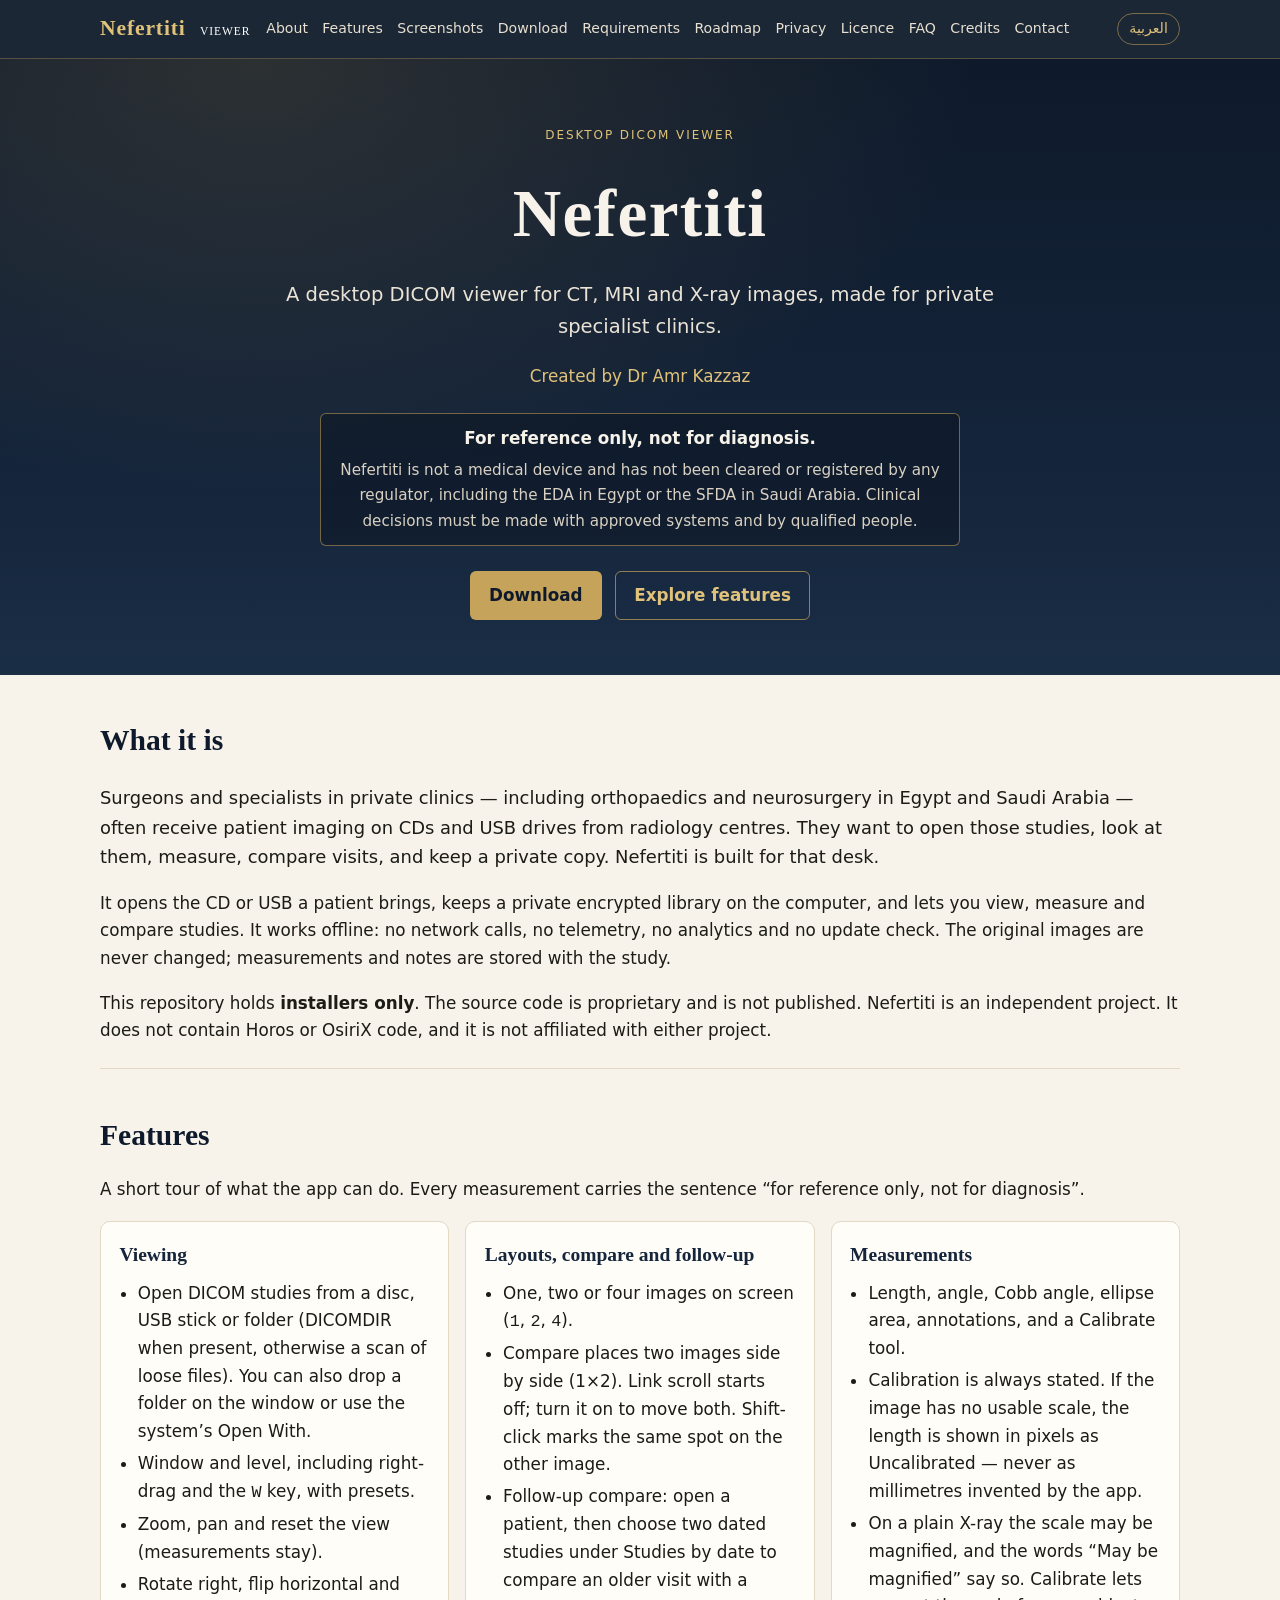
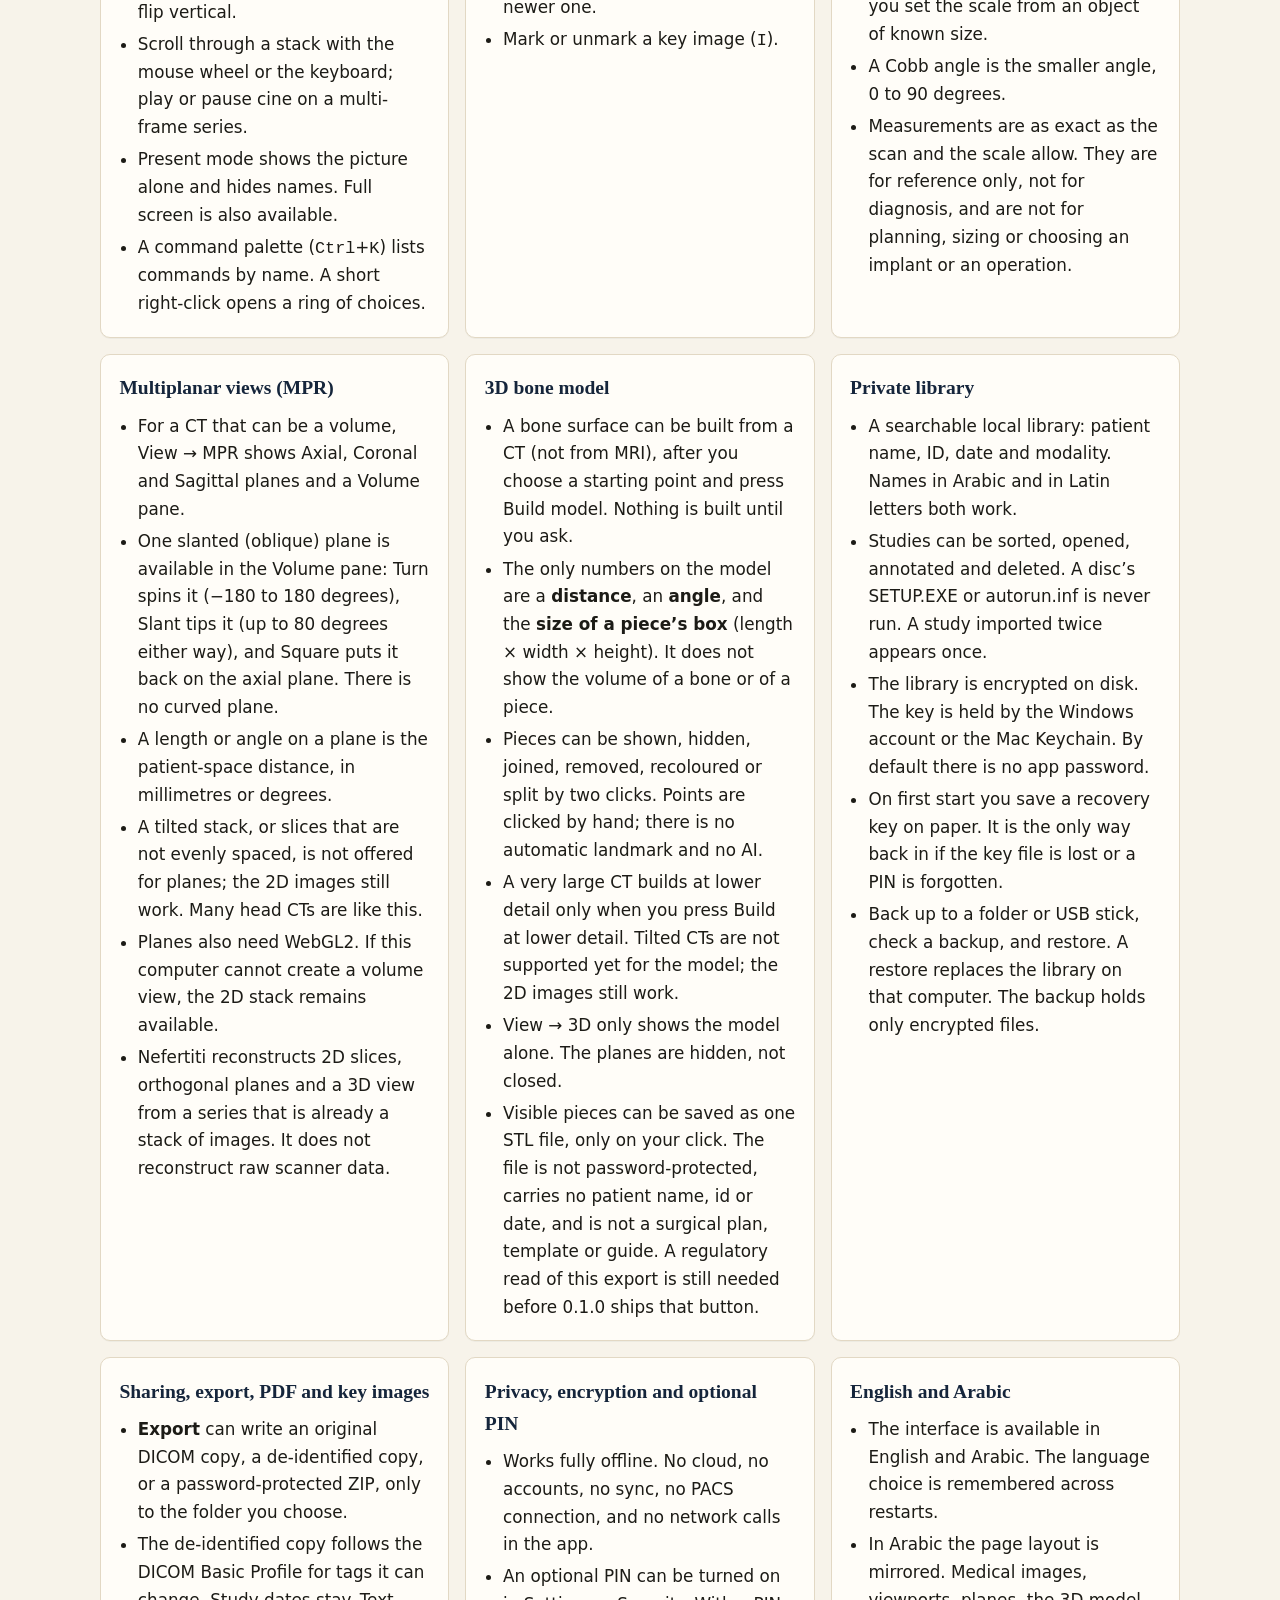
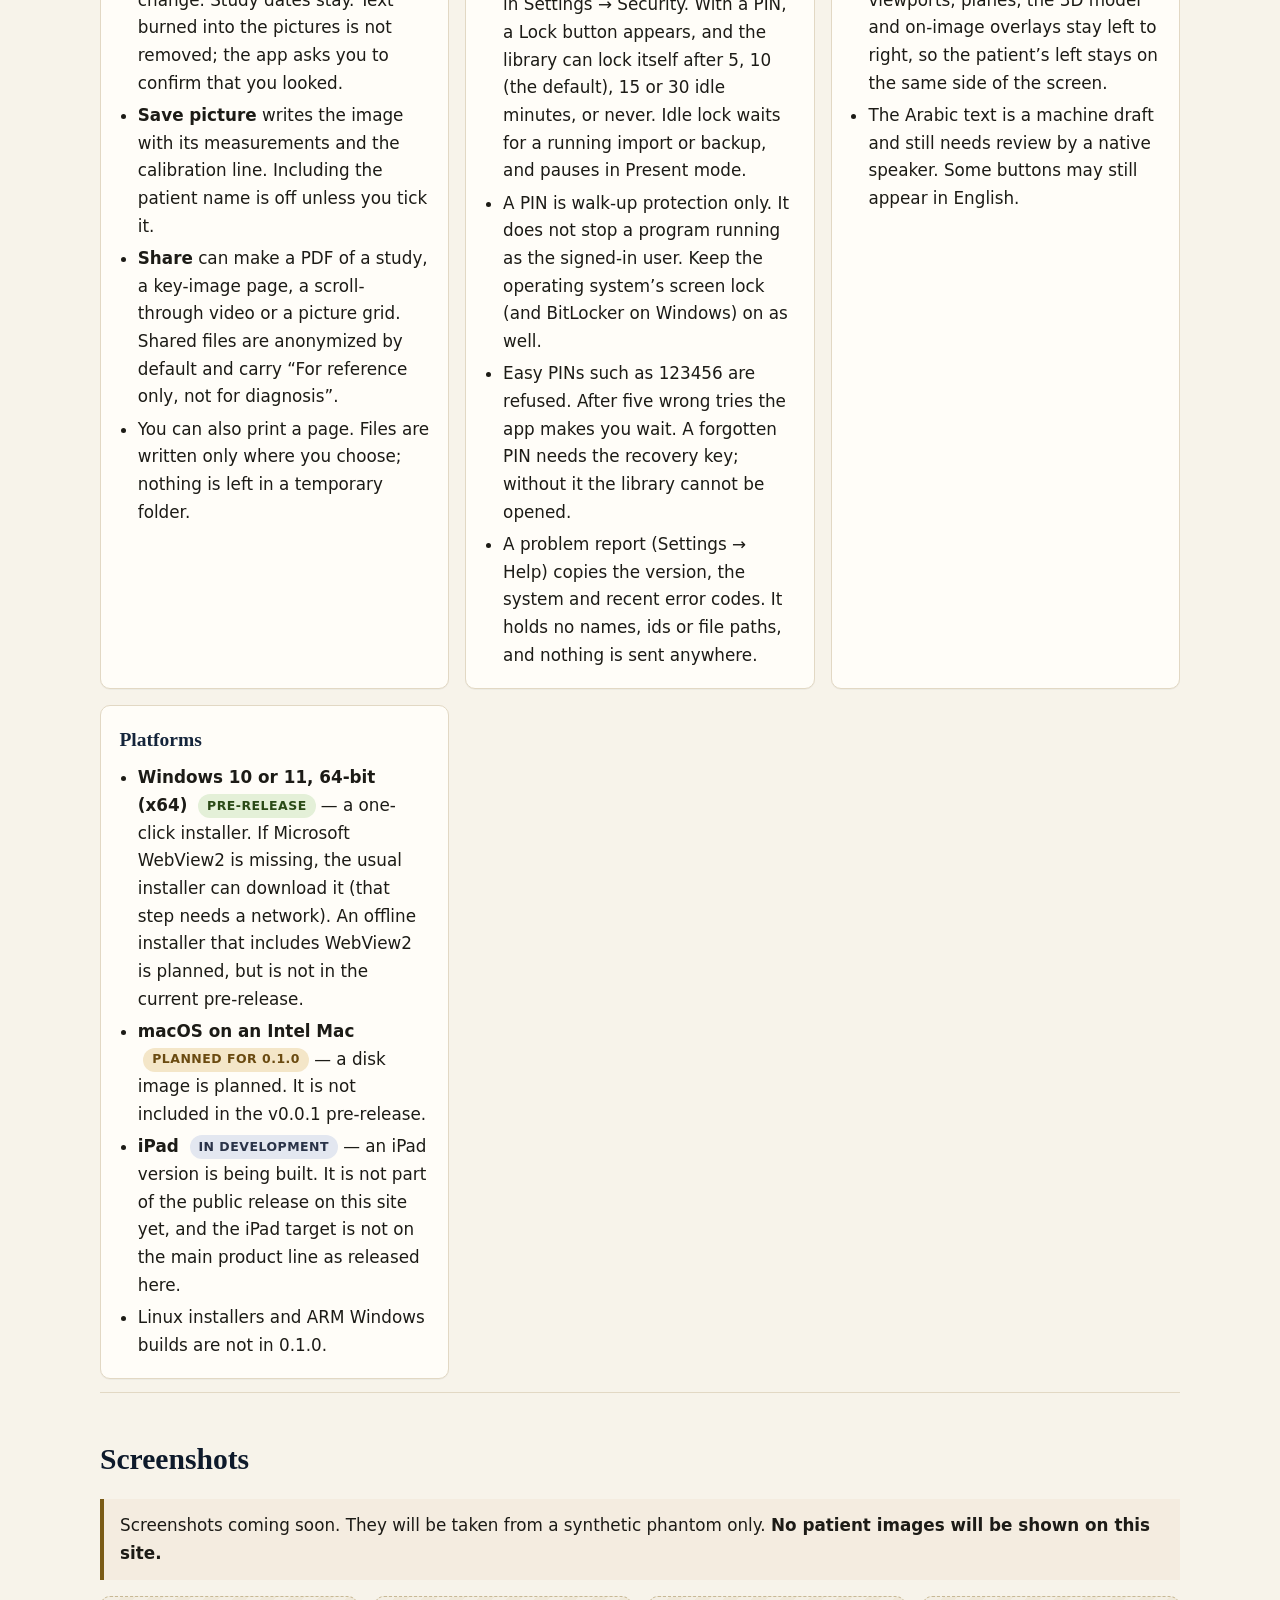
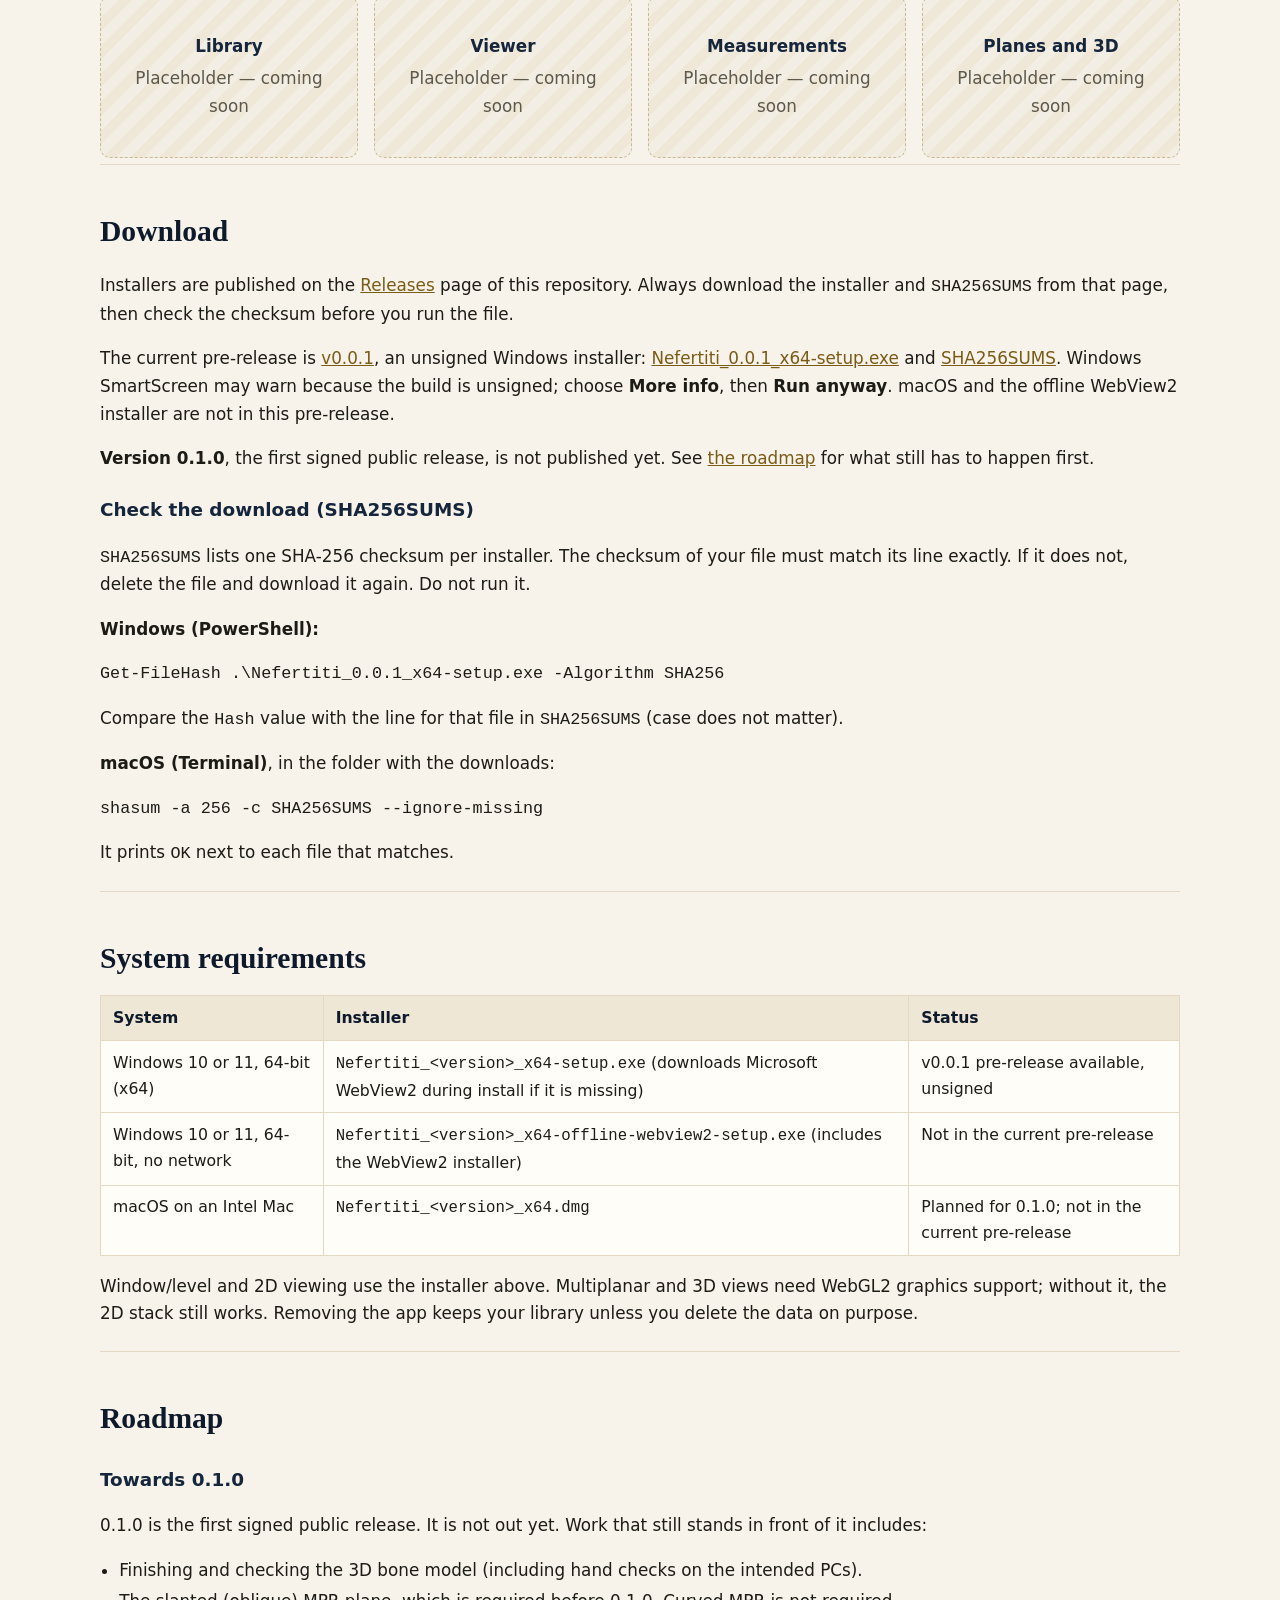
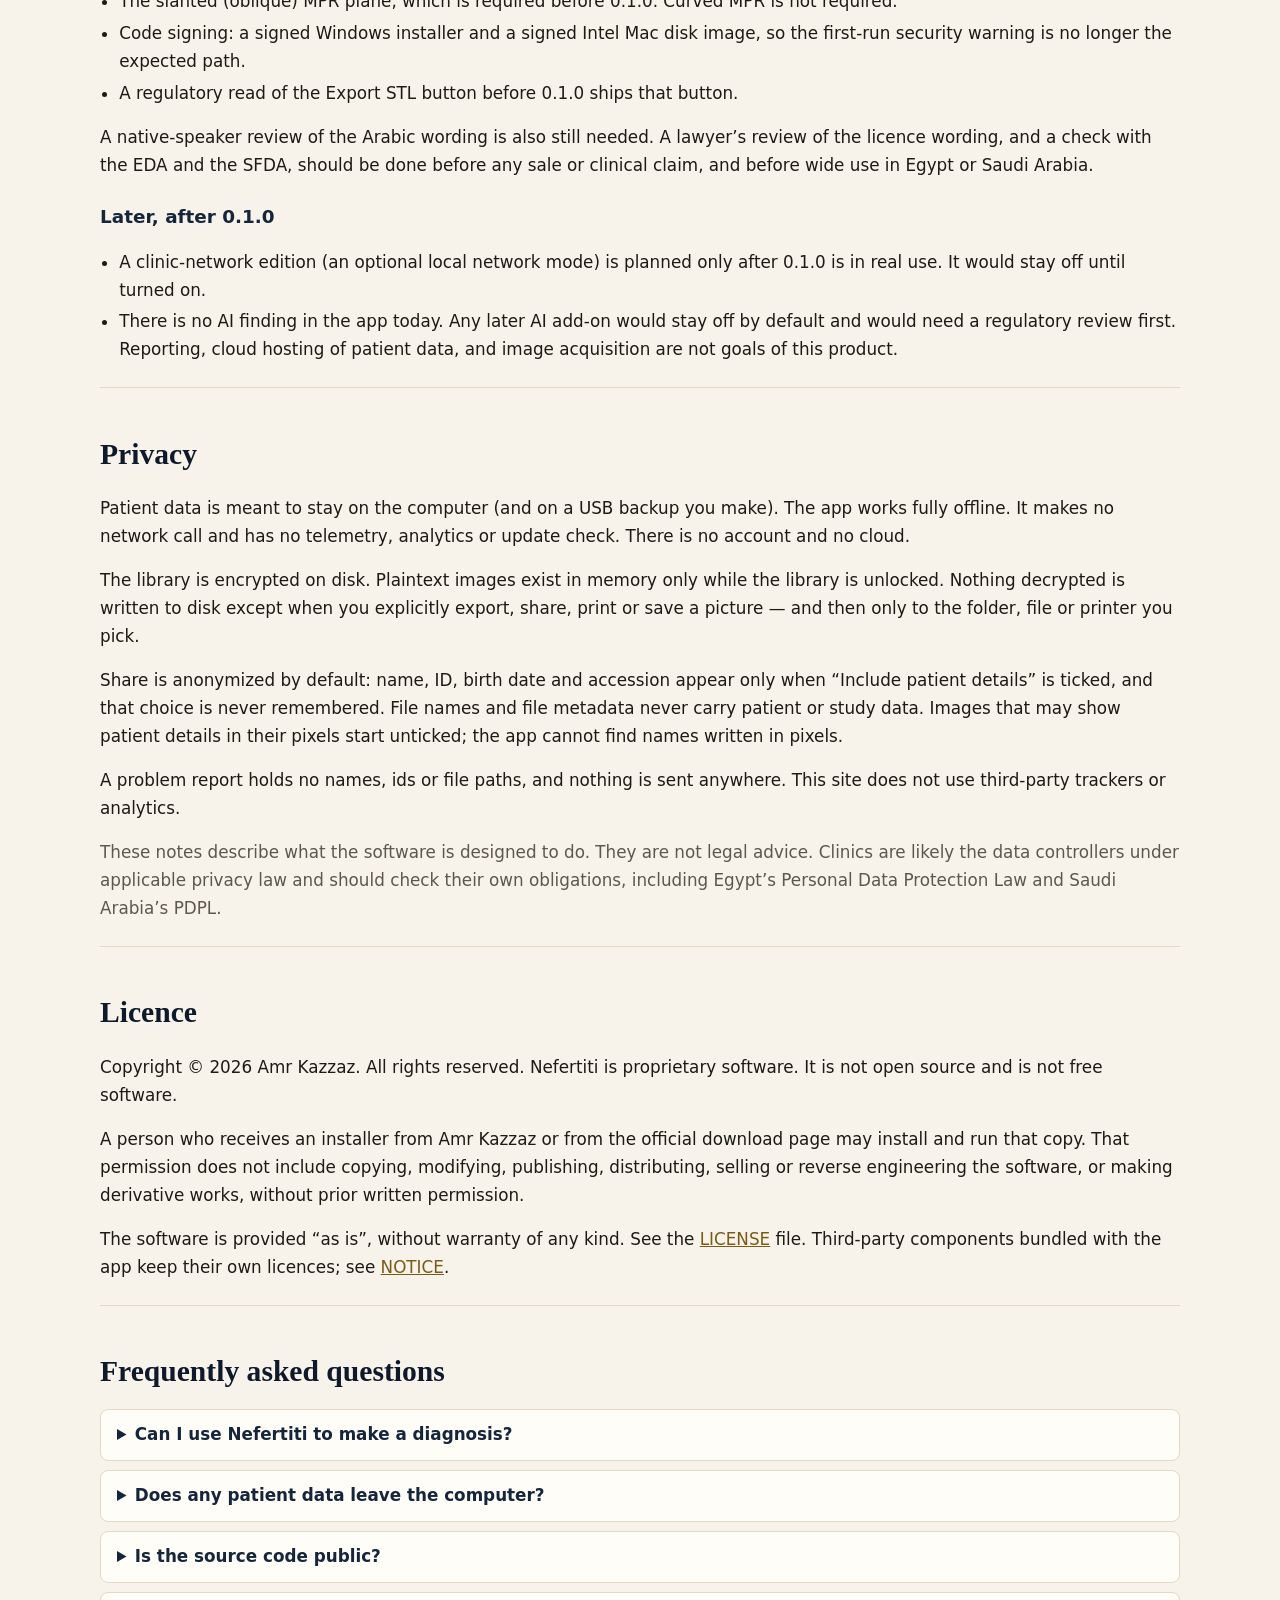
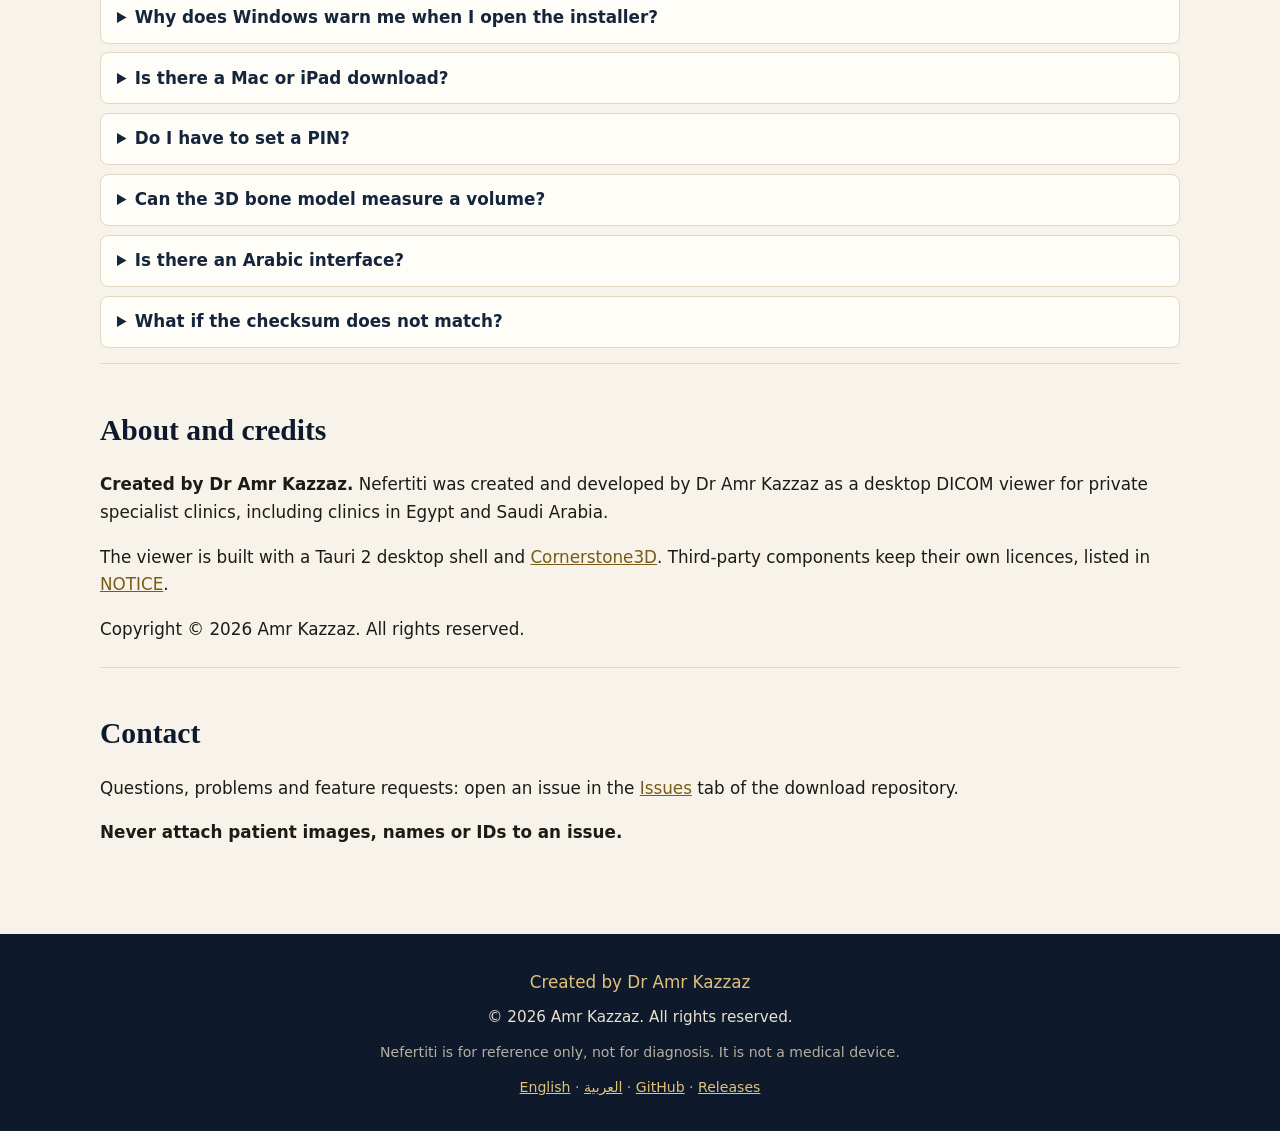
==== docs/index.html @ 3a03342c "Add a bilingual GitHub Pages site under docs English and Arabic static pages for Nefertiti, with cre" ====
<!DOCTYPE html>
<html lang="en">
<head>
  <meta charset="utf-8">
  <meta name="viewport" content="width=device-width, initial-scale=1">
  <title>Nefertiti — desktop DICOM viewer for private clinics</title>
  <meta name="description" content="Nefertiti is a desktop DICOM viewer for CT, MRI and X-ray images, made for private specialist clinics. For reference only, not for diagnosis. Created by Dr Amr Kazzaz.">
  <meta name="author" content="Dr Amr Kazzaz">
  <link rel="stylesheet" href="styles.css">
  <link rel="icon" href="favicon.svg" type="image/svg+xml">
  <link rel="alternate" hreflang="ar" href="ar.html">
  <link rel="alternate" hreflang="en" href="index.html">
</head>
<body>
  <a class="skip" href="#main">Skip to content</a>
  <header class="site">
    <div class="bar">
      <a class="wordmark" href="index.html">Nefertiti <span>Viewer</span></a>
      <nav class="menu" aria-label="Page sections">
        <a href="#about">About</a>
        <a href="#features">Features</a>
        <a href="#screenshots">Screenshots</a>
        <a href="#download">Download</a>
        <a href="#requirements">Requirements</a>
        <a href="#roadmap">Roadmap</a>
        <a href="#privacy">Privacy</a>
        <a href="#licence">Licence</a>
        <a href="#faq">FAQ</a>
        <a href="#credits">Credits</a>
        <a href="#contact">Contact</a>
      </nav>
      <a class="lang" href="ar.html" lang="ar" hreflang="ar">العربية</a>
    </div>
  </header>

  <div class="hero">
    <div class="inner">
      <p class="kicker">Desktop DICOM viewer</p>
      <h1>Nefertiti</h1>
      <p class="tagline">A desktop DICOM viewer for CT, MRI and X-ray images, made for private specialist clinics.</p>
      <p class="credit-hero">Created by Dr Amr Kazzaz</p>
      <div class="disclaimer">
        For reference only, not for diagnosis.
        <p>Nefertiti is not a medical device and has not been cleared or registered by any regulator, including the EDA in Egypt or the SFDA in Saudi Arabia. Clinical decisions must be made with approved systems and by qualified people.</p>
      </div>
      <div class="hero-actions">
        <a class="btn btn-gold" href="#download">Download</a>
        <a class="btn btn-ghost" href="#features">Explore features</a>
      </div>
    </div>
  </div>

  <main id="main">
    <section id="about">
      <h2>What it is</h2>
      <p class="lead">Surgeons and specialists in private clinics — including orthopaedics and neurosurgery in Egypt and Saudi Arabia — often receive patient imaging on CDs and USB drives from radiology centres. They want to open those studies, look at them, measure, compare visits, and keep a private copy. Nefertiti is built for that desk.</p>
      <p>It opens the CD or USB a patient brings, keeps a private encrypted library on the computer, and lets you view, measure and compare studies. It works offline: no network calls, no telemetry, no analytics and no update check. The original images are never changed; measurements and notes are stored with the study.</p>
      <p>This repository holds <strong>installers only</strong>. The source code is proprietary and is not published. Nefertiti is an independent project. It does not contain Horos or OsiriX code, and it is not affiliated with either project.</p>
    </section>

    <section id="features">
      <h2>Features</h2>
      <p>A short tour of what the app can do. Every measurement carries the sentence “for reference only, not for diagnosis”.</p>

      <div class="grid">
        <article class="card" id="viewing">
          <h3>Viewing</h3>
          <ul>
            <li>Open DICOM studies from a disc, USB stick or folder (DICOMDIR when present, otherwise a scan of loose files). You can also drop a folder on the window or use the system’s Open With.</li>
            <li>Window and level, including right-drag and the <kbd>W</kbd> key, with presets.</li>
            <li>Zoom, pan and reset the view (measurements stay).</li>
            <li>Rotate right, flip horizontal and flip vertical.</li>
            <li>Scroll through a stack with the mouse wheel or the keyboard; play or pause cine on a multi-frame series.</li>
            <li>Present mode shows the picture alone and hides names. Full screen is also available.</li>
            <li>A command palette (<kbd>Ctrl</kbd>+<kbd>K</kbd>) lists commands by name. A short right-click opens a ring of choices.</li>
          </ul>
        </article>

        <article class="card" id="layouts">
          <h3>Layouts, compare and follow-up</h3>
          <ul>
            <li>One, two or four images on screen (<kbd>1</kbd>, <kbd>2</kbd>, <kbd>4</kbd>).</li>
            <li>Compare places two images side by side (1×2). Link scroll starts off; turn it on to move both. Shift-click marks the same spot on the other image.</li>
            <li>Follow-up compare: open a patient, then choose two dated studies under Studies by date to compare an older visit with a newer one.</li>
            <li>Mark or unmark a key image (<kbd>I</kbd>).</li>
          </ul>
        </article>

        <article class="card" id="measurements">
          <h3>Measurements</h3>
          <ul>
            <li>Length, angle, Cobb angle, ellipse area, annotations, and a Calibrate tool.</li>
            <li>Calibration is always stated. If the image has no usable scale, the length is shown in pixels as Uncalibrated — never as millimetres invented by the app.</li>
            <li>On a plain X-ray the scale may be magnified, and the words “May be magnified” say so. Calibrate lets you set the scale from an object of known size.</li>
            <li>A Cobb angle is the smaller angle, 0 to 90 degrees.</li>
            <li>Measurements are as exact as the scan and the scale allow. They are for reference only, not for diagnosis, and are not for planning, sizing or choosing an implant or an operation.</li>
          </ul>
        </article>

        <article class="card" id="mpr">
          <h3>Multiplanar views (MPR)</h3>
          <ul>
            <li>For a CT that can be a volume, View → MPR shows Axial, Coronal and Sagittal planes and a Volume pane.</li>
            <li>One slanted (oblique) plane is available in the Volume pane: Turn spins it (−180 to 180 degrees), Slant tips it (up to 80 degrees either way), and Square puts it back on the axial plane. There is no curved plane.</li>
            <li>A length or angle on a plane is the patient-space distance, in millimetres or degrees.</li>
            <li>A tilted stack, or slices that are not evenly spaced, is not offered for planes; the 2D images still work. Many head CTs are like this.</li>
            <li>Planes also need WebGL2. If this computer cannot create a volume view, the 2D stack remains available.</li>
            <li>Nefertiti reconstructs 2D slices, orthogonal planes and a 3D view from a series that is already a stack of images. It does not reconstruct raw scanner data.</li>
          </ul>
        </article>

        <article class="card" id="model3d">
          <h3>3D bone model</h3>
          <ul>
            <li>A bone surface can be built from a CT (not from MRI), after you choose a starting point and press Build model. Nothing is built until you ask.</li>
            <li>The only numbers on the model are a <strong>distance</strong>, an <strong>angle</strong>, and the <strong>size of a piece’s box</strong> (length × width × height). It does not show the volume of a bone or of a piece.</li>
            <li>Pieces can be shown, hidden, joined, removed, recoloured or split by two clicks. Points are clicked by hand; there is no automatic landmark and no AI.</li>
            <li>A very large CT builds at lower detail only when you press Build at lower detail. Tilted CTs are not supported yet for the model; the 2D images still work.</li>
            <li>View → 3D only shows the model alone. The planes are hidden, not closed.</li>
            <li>Visible pieces can be saved as one STL file, only on your click. The file is not password-protected, carries no patient name, id or date, and is not a surgical plan, template or guide. A regulatory read of this export is still needed before 0.1.0 ships that button.</li>
          </ul>
        </article>

        <article class="card" id="library">
          <h3>Private library</h3>
          <ul>
            <li>A searchable local library: patient name, ID, date and modality. Names in Arabic and in Latin letters both work.</li>
            <li>Studies can be sorted, opened, annotated and deleted. A disc’s SETUP.EXE or autorun.inf is never run. A study imported twice appears once.</li>
            <li>The library is encrypted on disk. The key is held by the Windows account or the Mac Keychain. By default there is no app password.</li>
            <li>On first start you save a recovery key on paper. It is the only way back in if the key file is lost or a PIN is forgotten.</li>
            <li>Back up to a folder or USB stick, check a backup, and restore. A restore replaces the library on that computer. The backup holds only encrypted files.</li>
          </ul>
        </article>

        <article class="card" id="share">
          <h3>Sharing, export, PDF and key images</h3>
          <ul>
            <li><strong>Export</strong> can write an original DICOM copy, a de-identified copy, or a password-protected ZIP, only to the folder you choose.</li>
            <li>The de-identified copy follows the DICOM Basic Profile for tags it can change. Study dates stay. Text burned into the pictures is not removed; the app asks you to confirm that you looked.</li>
            <li><strong>Save picture</strong> writes the image with its measurements and the calibration line. Including the patient name is off unless you tick it.</li>
            <li><strong>Share</strong> can make a PDF of a study, a key-image page, a scroll-through video or a picture grid. Shared files are anonymized by default and carry “For reference only, not for diagnosis”.</li>
            <li>You can also print a page. Files are written only where you choose; nothing is left in a temporary folder.</li>
          </ul>
        </article>

        <article class="card" id="lock">
          <h3>Privacy, encryption and optional PIN</h3>
          <ul>
            <li>Works fully offline. No cloud, no accounts, no sync, no PACS connection, and no network calls in the app.</li>
            <li>An optional PIN can be turned on in Settings → Security. With a PIN, a Lock button appears, and the library can lock itself after 5, 10 (the default), 15 or 30 idle minutes, or never. Idle lock waits for a running import or backup, and pauses in Present mode.</li>
            <li>A PIN is walk-up protection only. It does not stop a program running as the signed-in user. Keep the operating system’s screen lock (and BitLocker on Windows) on as well.</li>
            <li>Easy PINs such as 123456 are refused. After five wrong tries the app makes you wait. A forgotten PIN needs the recovery key; without it the library cannot be opened.</li>
            <li>A problem report (Settings → Help) copies the version, the system and recent error codes. It holds no names, ids or file paths, and nothing is sent anywhere.</li>
          </ul>
        </article>

        <article class="card" id="arabic">
          <h3>English and Arabic</h3>
          <ul>
            <li>The interface is available in English and Arabic. The language choice is remembered across restarts.</li>
            <li>In Arabic the page layout is mirrored. Medical images, viewports, planes, the 3D model and on-image overlays stay left to right, so the patient’s left stays on the same side of the screen.</li>
            <li>The Arabic text is a machine draft and still needs review by a native speaker. Some buttons may still appear in English.</li>
          </ul>
        </article>

        <article class="card" id="platforms">
          <h3>Platforms</h3>
          <ul>
            <li><strong>Windows 10 or 11, 64-bit (x64)</strong> <span class="status status-now">Pre-release</span> — a one-click installer. If Microsoft WebView2 is missing, the usual installer can download it (that step needs a network). An offline installer that includes WebView2 is planned, but is not in the current pre-release.</li>
            <li><strong>macOS on an Intel Mac</strong> <span class="status status-soon">Planned for 0.1.0</span> — a disk image is planned. It is not included in the v0.0.1 pre-release.</li>
            <li><strong>iPad</strong> <span class="status status-dev">In development</span> — an iPad version is being built. It is not part of the public release on this site yet, and the iPad target is not on the main product line as released here.</li>
            <li>Linux installers and ARM Windows builds are not in 0.1.0.</li>
          </ul>
        </article>
      </div>
    </section>

    <section id="screenshots">
      <h2>Screenshots</h2>
      <p class="note">Screenshots coming soon. They will be taken from a synthetic phantom only. <strong>No patient images will be shown on this site.</strong></p>
      <div class="shots">
        <div class="shot"><strong>Library</strong>Placeholder — coming soon</div>
        <div class="shot"><strong>Viewer</strong>Placeholder — coming soon</div>
        <div class="shot"><strong>Measurements</strong>Placeholder — coming soon</div>
        <div class="shot"><strong>Planes and 3D</strong>Placeholder — coming soon</div>
      </div>
    </section>

    <section id="download">
      <h2>Download</h2>
      <p>Installers are published on the <a href="https://github.com/Amrkz/Nefertiti-releases/releases">Releases</a> page of this repository. Always download the installer and <code>SHA256SUMS</code> from that page, then check the checksum before you run the file.</p>
      <p>The current pre-release is <a href="https://github.com/Amrkz/Nefertiti-releases/releases/tag/v0.0.1">v0.0.1</a>, an unsigned Windows installer: <a href="https://github.com/Amrkz/Nefertiti-releases/releases/download/v0.0.1/Nefertiti_0.0.1_x64-setup.exe">Nefertiti_0.0.1_x64-setup.exe</a> and <a href="https://github.com/Amrkz/Nefertiti-releases/releases/download/v0.0.1/SHA256SUMS">SHA256SUMS</a>. Windows SmartScreen may warn because the build is unsigned; choose <strong>More info</strong>, then <strong>Run anyway</strong>. macOS and the offline WebView2 installer are not in this pre-release.</p>
      <p><strong>Version 0.1.0</strong>, the first signed public release, is not published yet. See <a href="#roadmap">the roadmap</a> for what still has to happen first.</p>

      <h3>Check the download (SHA256SUMS)</h3>
      <p><code>SHA256SUMS</code> lists one SHA-256 checksum per installer. The checksum of your file must match its line exactly. If it does not, delete the file and download it again. Do not run it.</p>
      <p><strong>Windows (PowerShell):</strong></p>
      <pre><code>Get-FileHash .\Nefertiti_0.0.1_x64-setup.exe -Algorithm SHA256</code></pre>
      <p>Compare the <code>Hash</code> value with the line for that file in <code>SHA256SUMS</code> (case does not matter).</p>
      <p><strong>macOS (Terminal)</strong>, in the folder with the downloads:</p>
      <pre><code>shasum -a 256 -c SHA256SUMS --ignore-missing</code></pre>
      <p>It prints <code>OK</code> next to each file that matches.</p>
    </section>

    <section id="requirements">
      <h2>System requirements</h2>
      <table>
        <thead>
          <tr><th>System</th><th>Installer</th><th>Status</th></tr>
        </thead>
        <tbody>
          <tr>
            <td>Windows 10 or 11, 64-bit (x64)</td>
            <td><code>Nefertiti_&lt;version&gt;_x64-setup.exe</code> (downloads Microsoft WebView2 during install if it is missing)</td>
            <td>v0.0.1 pre-release available, unsigned</td>
          </tr>
          <tr>
            <td>Windows 10 or 11, 64-bit, no network</td>
            <td><code>Nefertiti_&lt;version&gt;_x64-offline-webview2-setup.exe</code> (includes the WebView2 installer)</td>
            <td>Not in the current pre-release</td>
          </tr>
          <tr>
            <td>macOS on an Intel Mac</td>
            <td><code>Nefertiti_&lt;version&gt;_x64.dmg</code></td>
            <td>Planned for 0.1.0; not in the current pre-release</td>
          </tr>
        </tbody>
      </table>
      <p>Window/level and 2D viewing use the installer above. Multiplanar and 3D views need WebGL2 graphics support; without it, the 2D stack still works. Removing the app keeps your library unless you delete the data on purpose.</p>
    </section>

    <section id="roadmap">
      <h2>Roadmap</h2>
      <h3>Towards 0.1.0</h3>
      <p>0.1.0 is the first signed public release. It is not out yet. Work that still stands in front of it includes:</p>
      <ul class="clean">
        <li>Finishing and checking the 3D bone model (including hand checks on the intended PCs).</li>
        <li>The slanted (oblique) MPR plane, which is required before 0.1.0. Curved MPR is not required.</li>
        <li>Code signing: a signed Windows installer and a signed Intel Mac disk image, so the first-run security warning is no longer the expected path.</li>
        <li>A regulatory read of the Export STL button before 0.1.0 ships that button.</li>
      </ul>
      <p>A native-speaker review of the Arabic wording is also still needed. A lawyer’s review of the licence wording, and a check with the EDA and the SFDA, should be done before any sale or clinical claim, and before wide use in Egypt or Saudi Arabia.</p>
      <h3>Later, after 0.1.0</h3>
      <ul class="clean">
        <li>A clinic-network edition (an optional local network mode) is planned only after 0.1.0 is in real use. It would stay off until turned on.</li>
        <li>There is no AI finding in the app today. Any later AI add-on would stay off by default and would need a regulatory review first. Reporting, cloud hosting of patient data, and image acquisition are not goals of this product.</li>
      </ul>
    </section>

    <section id="privacy">
      <h2>Privacy</h2>
      <p>Patient data is meant to stay on the computer (and on a USB backup you make). The app works fully offline. It makes no network call and has no telemetry, analytics or update check. There is no account and no cloud.</p>
      <p>The library is encrypted on disk. Plaintext images exist in memory only while the library is unlocked. Nothing decrypted is written to disk except when you explicitly export, share, print or save a picture — and then only to the folder, file or printer you pick.</p>
      <p>Share is anonymized by default: name, ID, birth date and accession appear only when “Include patient details” is ticked, and that choice is never remembered. File names and file metadata never carry patient or study data. Images that may show patient details in their pixels start unticked; the app cannot find names written in pixels.</p>
      <p>A problem report holds no names, ids or file paths, and nothing is sent anywhere. This site does not use third-party trackers or analytics.</p>
      <p class="muted">These notes describe what the software is designed to do. They are not legal advice. Clinics are likely the data controllers under applicable privacy law and should check their own obligations, including Egypt’s Personal Data Protection Law and Saudi Arabia’s PDPL.</p>
    </section>

    <section id="licence">
      <h2>Licence</h2>
      <p>Copyright © 2026 Amr Kazzaz. All rights reserved. Nefertiti is proprietary software. It is not open source and is not free software.</p>
      <p>A person who receives an installer from Amr Kazzaz or from the official download page may install and run that copy. That permission does not include copying, modifying, publishing, distributing, selling or reverse engineering the software, or making derivative works, without prior written permission.</p>
      <p>The software is provided “as is”, without warranty of any kind. See the <a href="https://github.com/Amrkz/Nefertiti-releases/blob/main/LICENSE">LICENSE</a> file. Third-party components bundled with the app keep their own licences; see <a href="https://github.com/Amrkz/Nefertiti-releases/blob/main/NOTICE">NOTICE</a>.</p>
    </section>

    <section id="faq" class="faq">
      <h2>Frequently asked questions</h2>

      <details>
        <summary>Can I use Nefertiti to make a diagnosis?</summary>
        <p>No. Nefertiti is for reference only, not for diagnosis. It is not a medical device and has not been cleared or registered by any regulator. Do not use it as the basis for a diagnosis. Clinical decisions must be made with approved systems and by qualified people.</p>
      </details>
      <details>
        <summary>Does any patient data leave the computer?</summary>
        <p>Not by itself. The app works offline and makes no network calls. Copies leave the device only when you export, share, print or save a picture, and only to the destination you choose. Shared files are anonymized by default.</p>
      </details>
      <details>
        <summary>Is the source code public?</summary>
        <p>No. The source is proprietary and is not published. This site and this repository provide installers, the licence and third-party notices only.</p>
      </details>
      <details>
        <summary>Why does Windows warn me when I open the installer?</summary>
        <p>The v0.0.1 pre-release is unsigned. Windows SmartScreen may warn; choose More info, then Run anyway, after you have checked the SHA-256 checksum. Signed installers are planned for 0.1.0.</p>
      </details>
      <details>
        <summary>Is there a Mac or iPad download?</summary>
        <p>Not in the current pre-release. A signed disk image for Intel Macs is planned for 0.1.0. An iPad version is in development and is not published here yet.</p>
      </details>
      <details>
        <summary>Do I have to set a PIN?</summary>
        <p>No. On first start you can choose a PIN, or choose “This is my personal computer: no PIN”. You can change that later in Settings → Security. The files are encrypted on disk either way. If other people can sit at the computer, turn a PIN on.</p>
      </details>
      <details>
        <summary>Can the 3D bone model measure a volume?</summary>
        <p>No. The only numbers on the model are a distance, an angle, and the size of a piece’s box. It does not use AI. It is for reference only, not for diagnosis, and only CT can be built into a model. Tilted CTs are not supported for planes or the model yet; the 2D images still work.</p>
      </details>
      <details>
        <summary>Is there an Arabic interface?</summary>
        <p>Yes. You can switch the language to Arabic. The layout is mirrored; medical images are not. The Arabic text is a machine draft awaiting a native-speaker review, and some labels may still be in English.</p>
      </details>
      <details>
        <summary>What if the checksum does not match?</summary>
        <p>Delete the file and download it again from the official Releases page. Do not run a file whose checksum does not match SHA256SUMS.</p>
      </details>
    </section>

    <section id="credits">
      <h2>About and credits</h2>
      <p><strong>Created by Dr Amr Kazzaz.</strong> Nefertiti was created and developed by Dr Amr Kazzaz as a desktop DICOM viewer for private specialist clinics, including clinics in Egypt and Saudi Arabia.</p>
      <p>The viewer is built with a Tauri 2 desktop shell and <a href="https://github.com/cornerstonejs/cornerstone3D">Cornerstone3D</a>. Third-party components keep their own licences, listed in <a href="https://github.com/Amrkz/Nefertiti-releases/blob/main/NOTICE">NOTICE</a>.</p>
      <p>Copyright © 2026 Amr Kazzaz. All rights reserved.</p>
    </section>

    <section id="contact">
      <h2>Contact</h2>
      <p>Questions, problems and feature requests: open an issue in the <a href="https://github.com/Amrkz/Nefertiti-releases/issues">Issues</a> tab of the download repository.</p>
      <p><strong>Never attach patient images, names or IDs to an issue.</strong></p>
    </section>
  </main>

  <footer class="site">
    <div class="inner">
      <p class="by">Created by Dr Amr Kazzaz</p>
      <p class="copy">© 2026 Amr Kazzaz. All rights reserved.</p>
      <p class="fine">Nefertiti is for reference only, not for diagnosis. It is not a medical device.</p>
      <p class="fine"><a href="index.html">English</a> · <a href="ar.html" lang="ar" hreflang="ar">العربية</a> · <a href="https://github.com/Amrkz/Nefertiti-releases">GitHub</a> · <a href="https://github.com/Amrkz/Nefertiti-releases/releases">Releases</a></p>
    </div>
  </footer>
</body>
</html>
---- docs/styles.css ----
:root {
  --navy: #0e1a2b;
  --navy-2: #15253b;
  --navy-3: #1c334f;
  --gold: #c6a35a;
  --gold-2: #e0c27a;
  --gold-dark: #7a5b16;
  --cream: #f7f3ea;
  --paper: #fffdf8;
  --ink: #1c1b16;
  --muted: #5d584c;
  --line: #e2d8c4;
  --card: #fffdf8;
  --danger-bg: #f4ece0;
  --max: 70rem;
  --sans: "Segoe UI", "Helvetica Neue", system-ui, -apple-system, sans-serif;
  --serif: Palatino, "Palatino Linotype", "Iowan Old Style", "Times New Roman", serif;
  --ar: "Segoe UI", "Geeza Pro", "Noto Naskh Arabic", "Traditional Arabic", Tahoma, sans-serif;
}

*, *::before, *::after { box-sizing: border-box; }
html { scroll-behavior: smooth; }
body {
  margin: 0;
  color: var(--ink);
  background: var(--cream);
  font-family: var(--sans);
  font-size: 1.05rem;
  line-height: 1.65;
}
[lang="ar"] body, html[lang="ar"] body, body:lang(ar) { font-family: var(--ar); }
html[lang="ar"] { font-family: var(--ar); }

a { color: var(--gold-dark); }
a:hover { color: #5a420e; }
img { max-width: 100%; }
:focus-visible { outline: 2px solid var(--gold); outline-offset: 3px; }

.skip {
  position: absolute;
  left: -999px;
  top: 0;
  background: var(--paper);
  padding: 0.5rem 1rem;
  z-index: 20;
}
.skip:focus { left: 1rem; top: 0.5rem; }

header.site {
  position: sticky;
  top: 0;
  z-index: 10;
  background: rgba(14, 26, 43, 0.94);
  color: var(--cream);
  backdrop-filter: blur(8px);
  border-bottom: 1px solid rgba(198, 163, 90, 0.35);
}
header.site .bar {
  max-width: var(--max);
  margin: 0 auto;
  padding: 0.7rem 1.25rem;
  display: flex;
  align-items: center;
  gap: 1rem;
  flex-wrap: wrap;
}
.wordmark {
  font-family: var(--serif);
  font-size: 1.35rem;
  letter-spacing: 0.04em;
  color: var(--gold-2);
  text-decoration: none;
  font-weight: 600;
}
.wordmark:hover { color: #fff; }
.wordmark span { color: #fff; font-weight: 400; font-size: 0.72rem; letter-spacing: 0.08em; margin-inline-start: 0.5rem; text-transform: uppercase; }
nav.menu { display: flex; flex-wrap: wrap; gap: 0.15rem 0.9rem; flex: 1; }
nav.menu a {
  color: #e8e0d0;
  text-decoration: none;
  font-size: 0.88rem;
}
nav.menu a:hover { color: var(--gold-2); }
.lang {
  margin-inline-start: auto;
  color: var(--gold-2);
  text-decoration: none;
  border: 1px solid rgba(198, 163, 90, 0.55);
  padding: 0.2rem 0.7rem;
  border-radius: 999px;
  font-size: 0.88rem;
}
.lang:hover { background: rgba(198, 163, 90, 0.15); color: #fff; }

.hero {
  background:
    radial-gradient(ellipse at 20% 0%, rgba(198, 163, 90, 0.16), transparent 50%),
    linear-gradient(180deg, var(--navy) 0%, var(--navy-2) 70%, #1a2e46 100%);
  color: var(--cream);
  padding: 4.2rem 1.25rem 3.4rem;
  text-align: center;
}
.hero .inner { max-width: 46rem; margin: 0 auto; }
.kicker {
  letter-spacing: 0.16em;
  text-transform: uppercase;
  font-size: 0.75rem;
  color: var(--gold-2);
  margin: 0 0 0.8rem;
}
.hero h1 {
  font-family: var(--serif);
  font-weight: 600;
  font-size: clamp(2.6rem, 7vw, 4.2rem);
  margin: 0 0 0.6rem;
  letter-spacing: 0.02em;
}
.tagline { font-size: 1.22rem; margin: 0 0 1.2rem; color: #ebe4d6; }
.credit-hero {
  margin: 0 0 1.4rem;
  color: var(--gold-2);
  font-size: 1.05rem;
}
.disclaimer {
  display: inline-block;
  border: 1px solid rgba(198, 163, 90, 0.55);
  background: rgba(0, 0, 0, 0.22);
  padding: 0.7rem 1.1rem;
  border-radius: 6px;
  margin: 0 0 1.6rem;
  font-weight: 600;
  max-width: 40rem;
}
.disclaimer p { margin: 0.35rem 0 0; font-weight: 400; font-size: 0.95rem; color: #d9d1c2; }
.hero-actions { display: flex; gap: 0.8rem; justify-content: center; flex-wrap: wrap; }
.btn {
  display: inline-block;
  text-decoration: none;
  padding: 0.6rem 1.15rem;
  border-radius: 6px;
  font-weight: 600;
  border: 1px solid transparent;
}
.btn-gold { background: var(--gold); color: var(--navy); }
.btn-gold:hover { background: var(--gold-2); color: var(--navy); }
.btn-ghost { border-color: rgba(198, 163, 90, 0.7); color: var(--gold-2); }
.btn-ghost:hover { background: rgba(198, 163, 90, 0.12); color: #fff; }

main { max-width: var(--max); margin: 0 auto; padding: 0 1.25rem 4rem; }
section { padding: 2.6rem 0 0.4rem; border-bottom: 1px solid var(--line); }
section:last-of-type { border-bottom: 0; }
h2 {
  font-family: var(--serif);
  font-size: 1.85rem;
  font-weight: 600;
  margin: 0 0 0.8rem;
  color: var(--navy);
}
h3 { font-size: 1.15rem; margin: 1.4rem 0 0.5rem; color: var(--navy-2); }
p.lead { font-size: 1.12rem; }
.muted { color: var(--muted); }
.note {
  background: var(--danger-bg);
  border-inline-start: 4px solid var(--gold-dark);
  padding: 0.8rem 1rem;
  margin: 1rem 0;
}
ul.clean, ol { padding-inline-start: 1.2rem; }
ul.clean li, ol li { margin: 0.25rem 0; }

.grid {
  display: grid;
  grid-template-columns: repeat(auto-fit, minmax(16.5rem, 1fr));
  gap: 1rem;
  margin: 1rem 0 0.4rem;
}
.card {
  background: var(--card);
  border: 1px solid var(--line);
  border-radius: 10px;
  padding: 1.1rem 1.15rem 0.9rem;
  box-shadow: 0 1px 0 rgba(14, 26, 43, 0.04);
}
.card h3 { margin-top: 0; font-family: var(--serif); font-size: 1.22rem; }
.card ul { margin: 0.3rem 0 0; padding-inline-start: 1.15rem; }
.card li { margin: 0.28rem 0; }

.shots {
  display: grid;
  grid-template-columns: repeat(auto-fit, minmax(14rem, 1fr));
  gap: 1rem;
}
.shot {
  aspect-ratio: 16 / 10;
  border: 1px dashed #c8b894;
  border-radius: 10px;
  background:
    repeating-linear-gradient(-45deg, #f3eee3, #f3eee3 10px, #efe8d8 10px, #efe8d8 20px);
  display: flex;
  flex-direction: column;
  align-items: center;
  justify-content: center;
  text-align: center;
  padding: 1rem;
  color: var(--muted);
}
.shot strong { color: var(--navy-2); display: block; margin-bottom: 0.25rem; }

table {
  width: 100%;
  border-collapse: collapse;
  background: var(--paper);
  font-size: 0.98rem;
}
th, td {
  border: 1px solid var(--line);
  padding: 0.55rem 0.75rem;
  text-align: start;
  vertical-align: top;
}
th { background: #efe7d6; color: var(--navy); }

.faq details {
  background: var(--paper);
  border: 1px solid var(--line);
  border-radius: 8px;
  padding: 0.7rem 1rem;
  margin: 0.55rem 0;
}
.faq summary { cursor: pointer; font-weight: 600; color: var(--navy-2); }
.faq details p { margin: 0.55rem 0 0.2rem; }

footer.site {
  background: var(--navy);
  color: #e8e0d0;
  padding: 2.2rem 1.25rem 2.6rem;
  text-align: center;
}
footer.site .inner { max-width: var(--max); margin: 0 auto; }
footer.site a { color: var(--gold-2); }
footer.site .by { color: var(--gold-2); font-size: 1.05rem; margin: 0 0 0.5rem; }
footer.site .copy { margin: 0; font-size: 0.95rem; }
footer.site .fine { color: #b7b0a2; font-size: 0.88rem; margin: 0.7rem 0 0; }

.status { display: inline-block; font-size: 0.78rem; font-weight: 700; letter-spacing: 0.04em; text-transform: uppercase; border-radius: 999px; padding: 0.1rem 0.55rem; margin-inline-start: 0.35rem; vertical-align: middle; }
.status-now { background: #e4f0d8; color: #2a4a16; }
.status-soon { background: #f4e6c8; color: #6a4a10; }
.status-dev { background: #e3e7f0; color: #2a3348; }

@media (max-width: 720px) {
  nav.menu { flex-basis: 100%; order: 3; }
  .lang { margin-inline-start: 0; }
  .hero { padding: 3rem 1rem 2.4rem; }
  h2 { font-size: 1.55rem; }
}
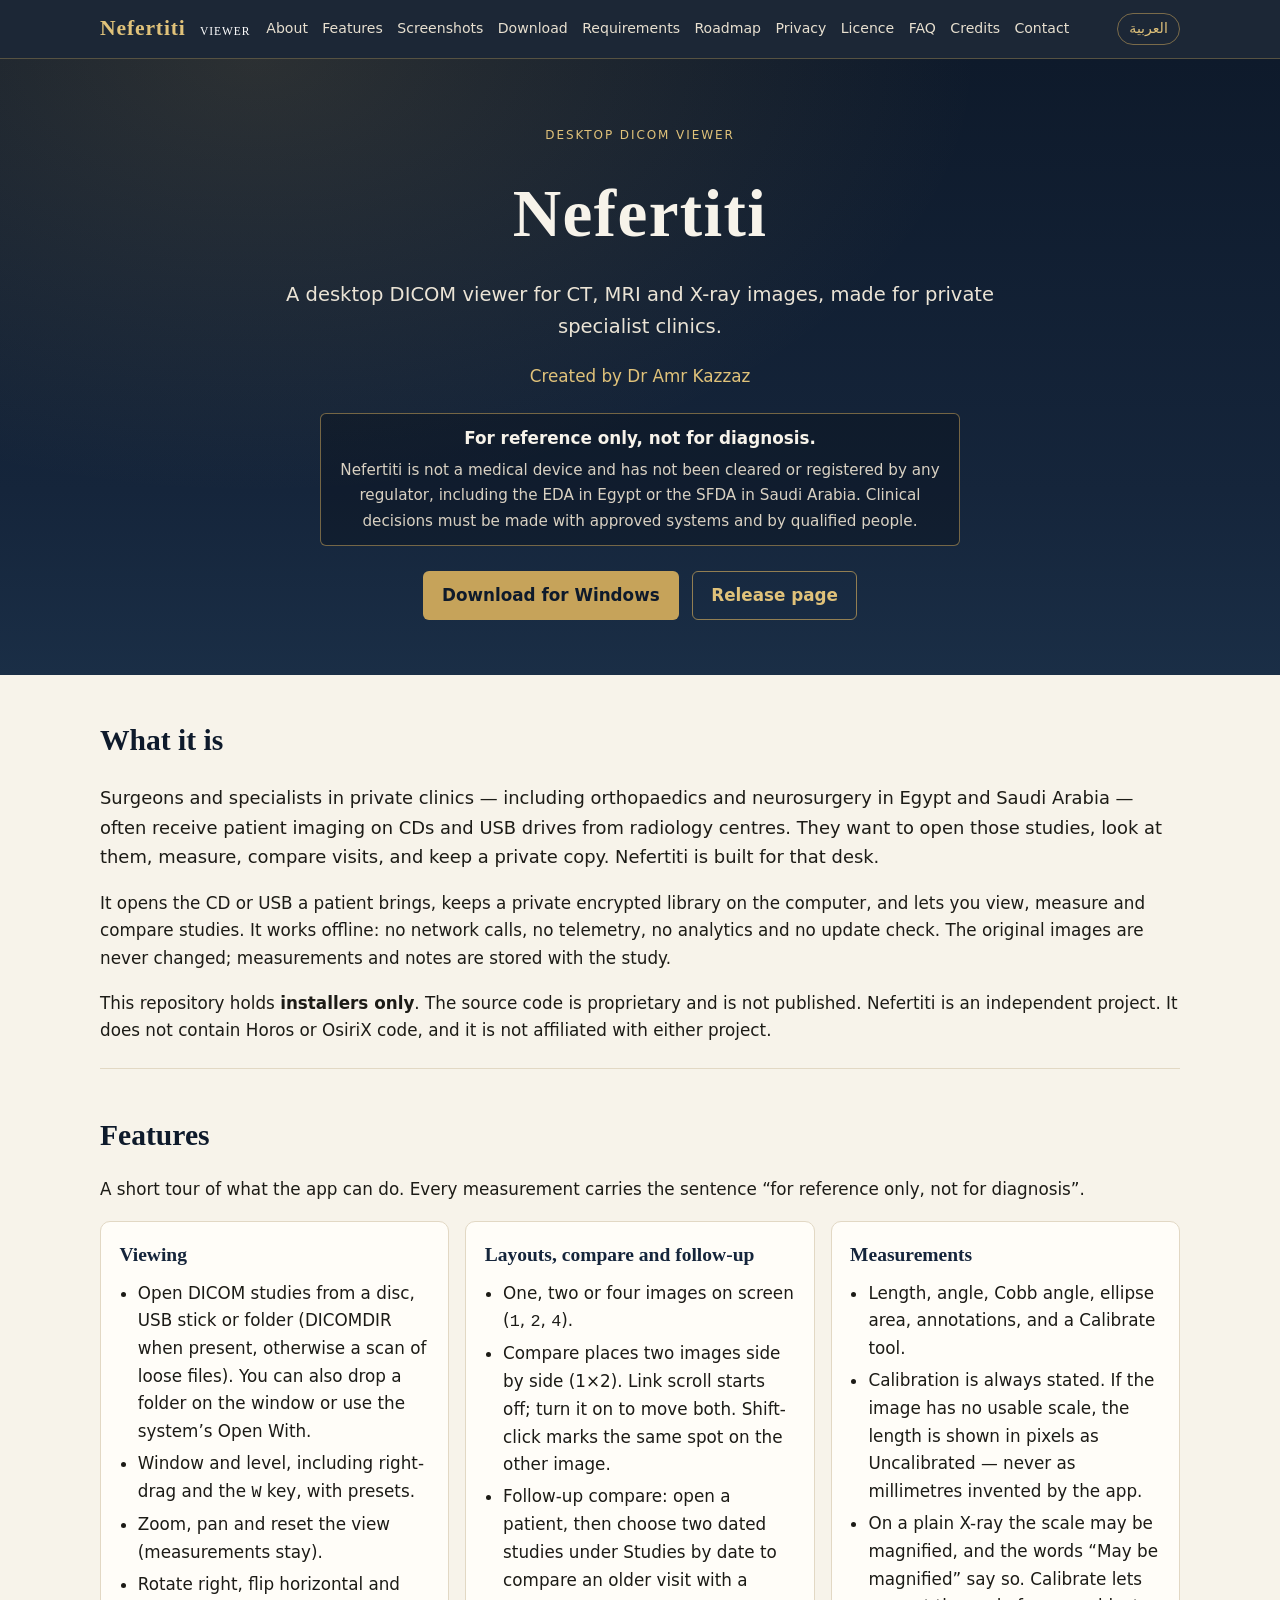
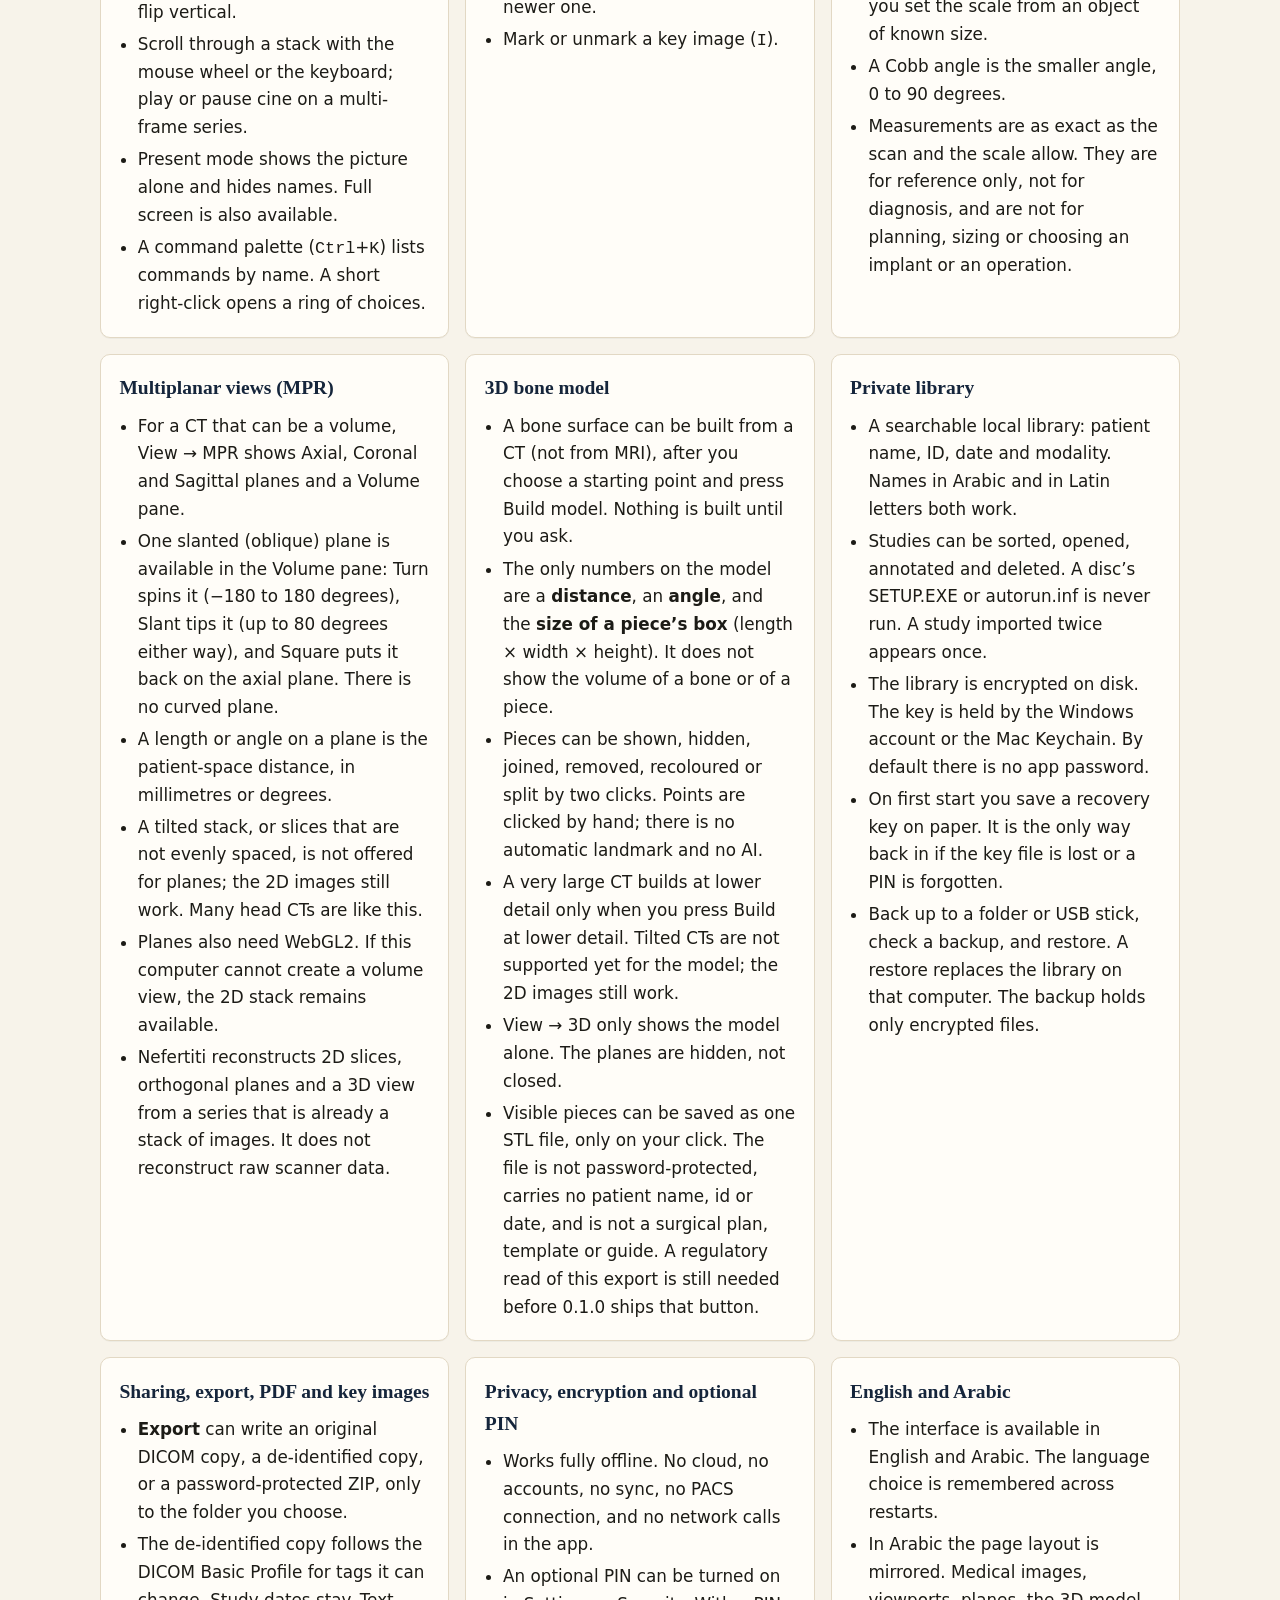
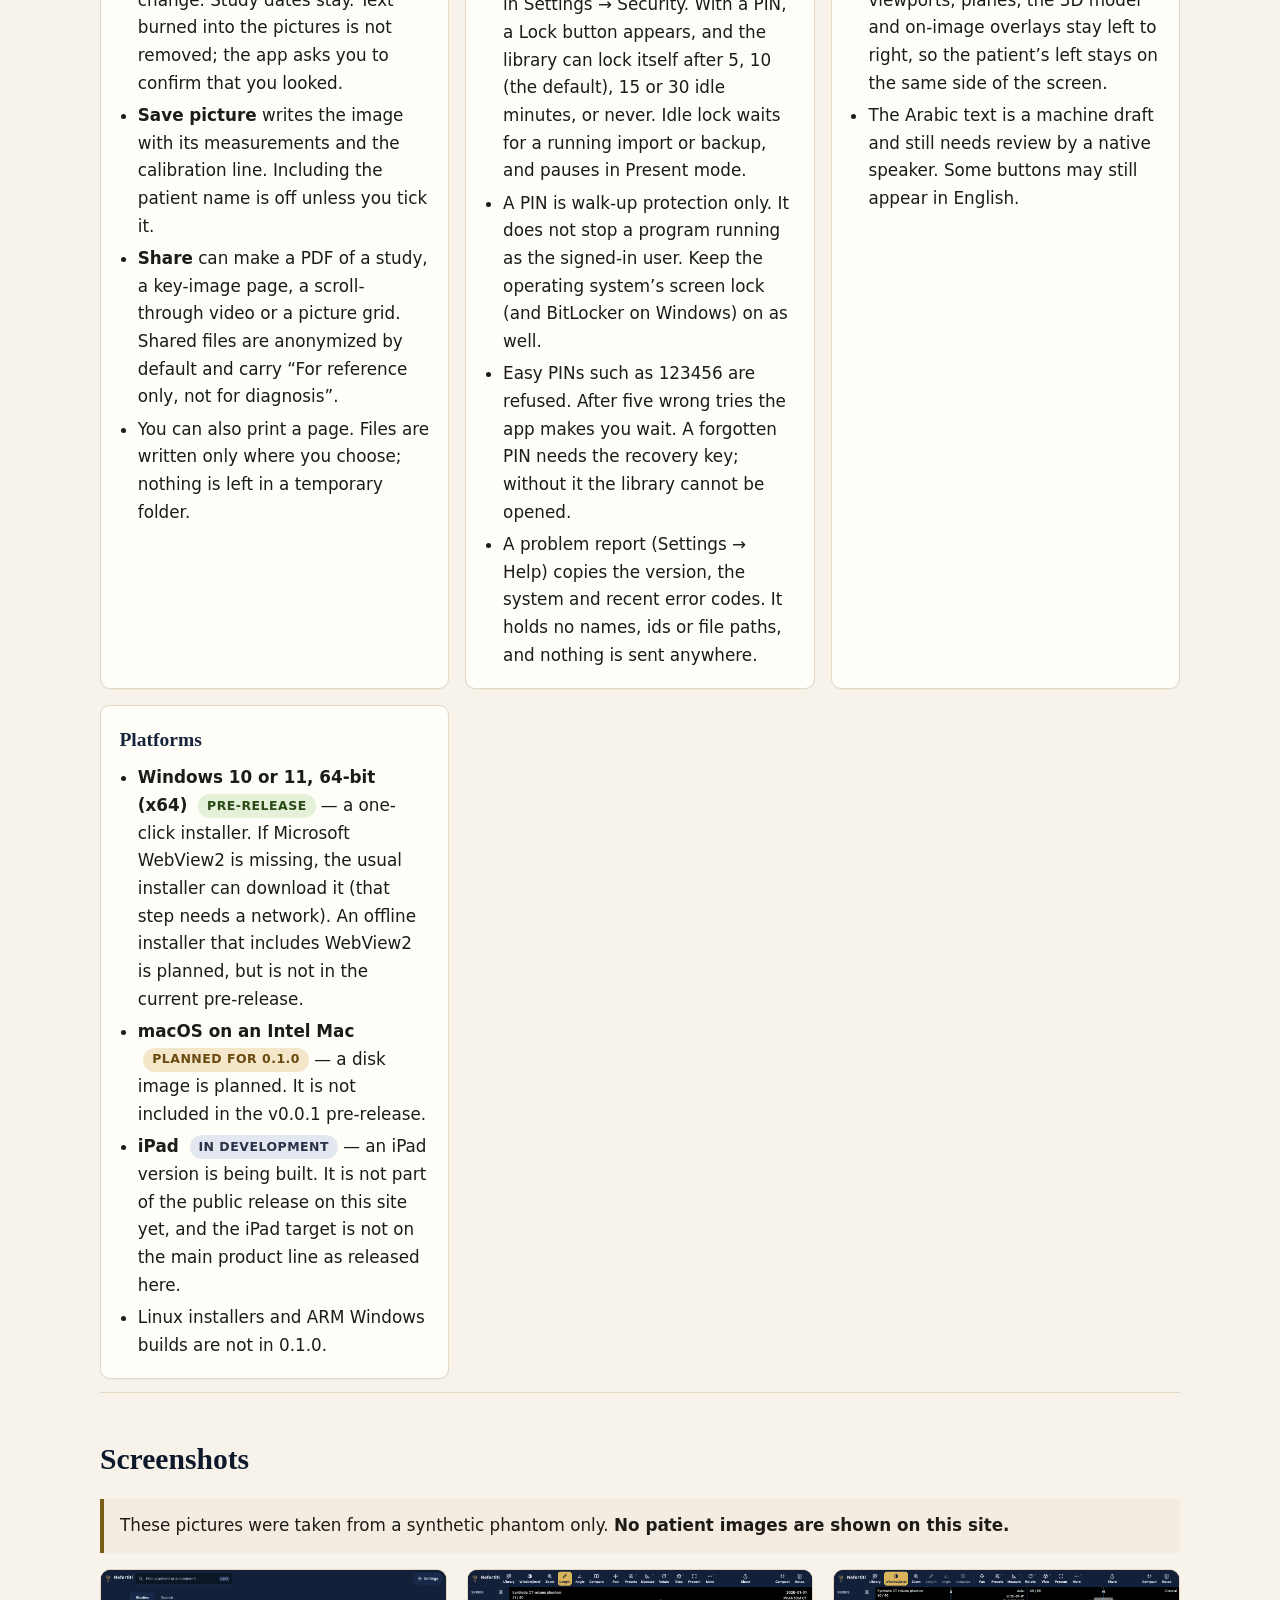
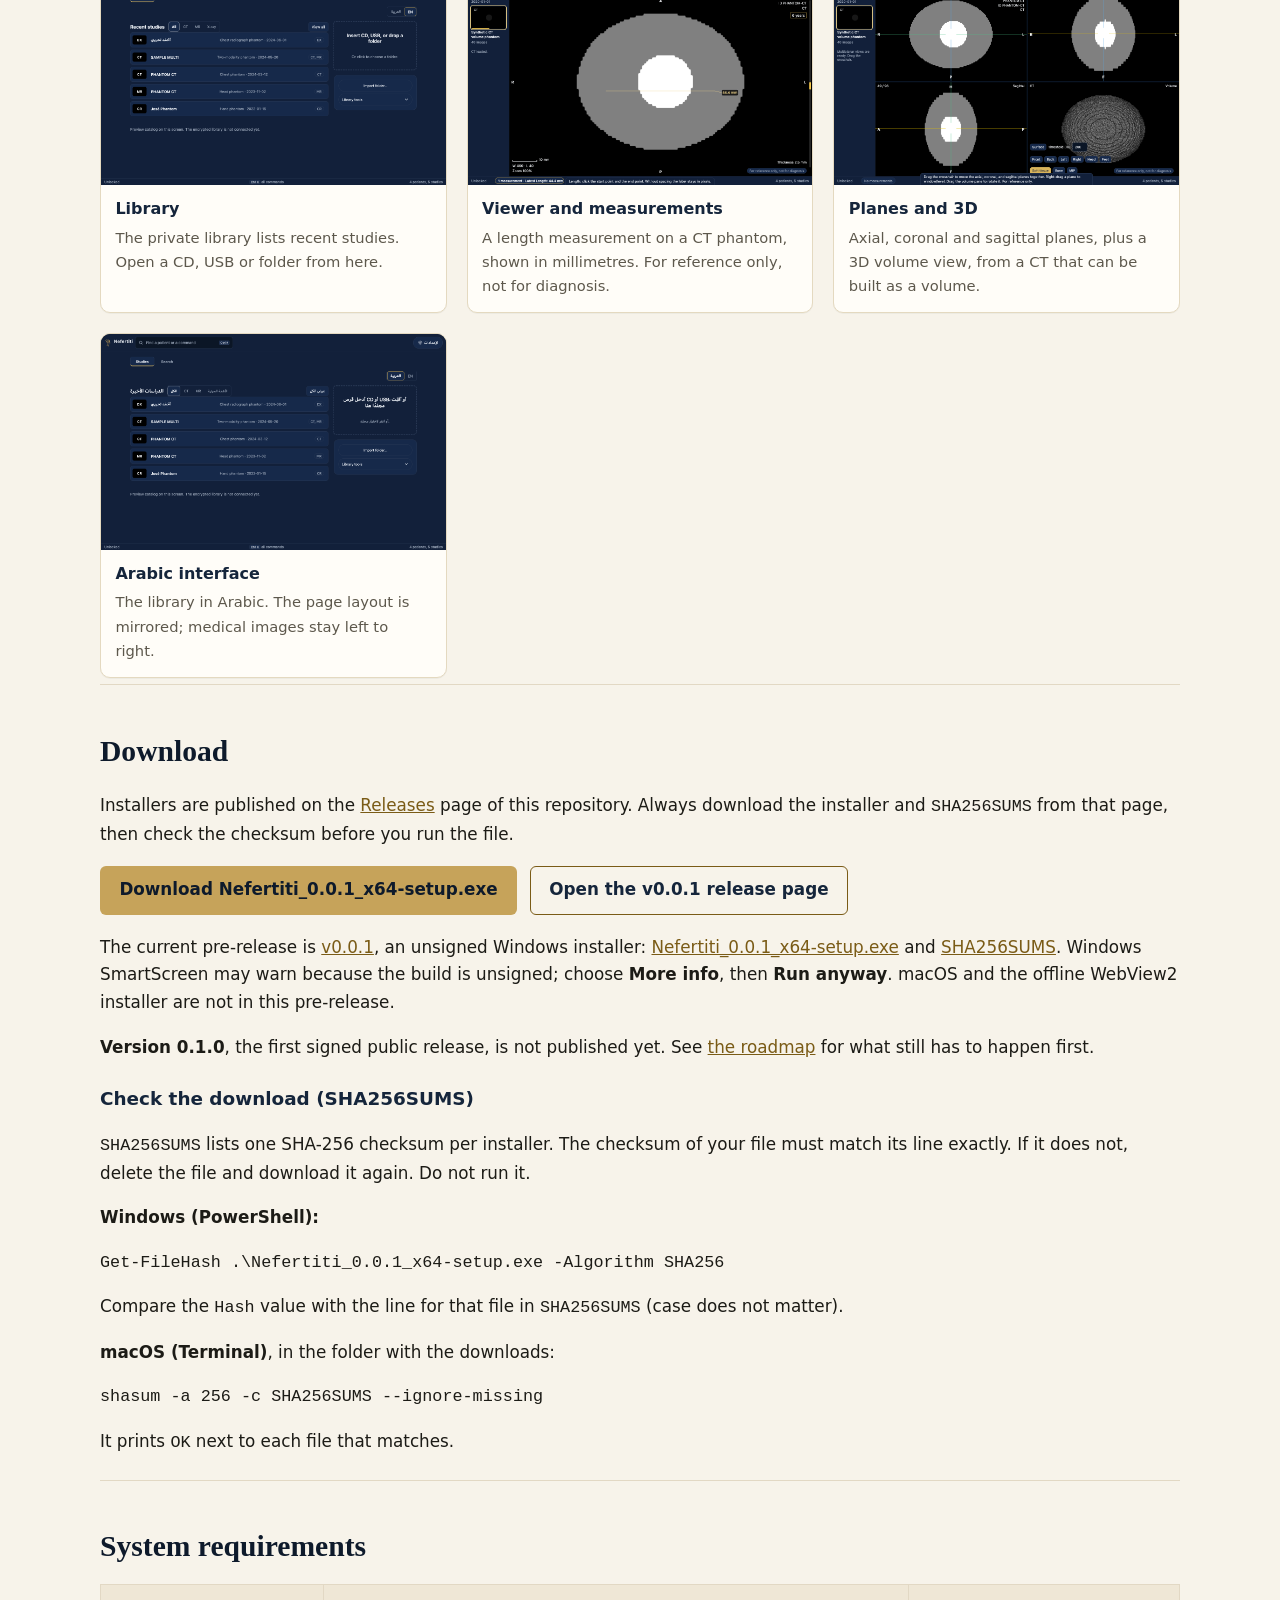
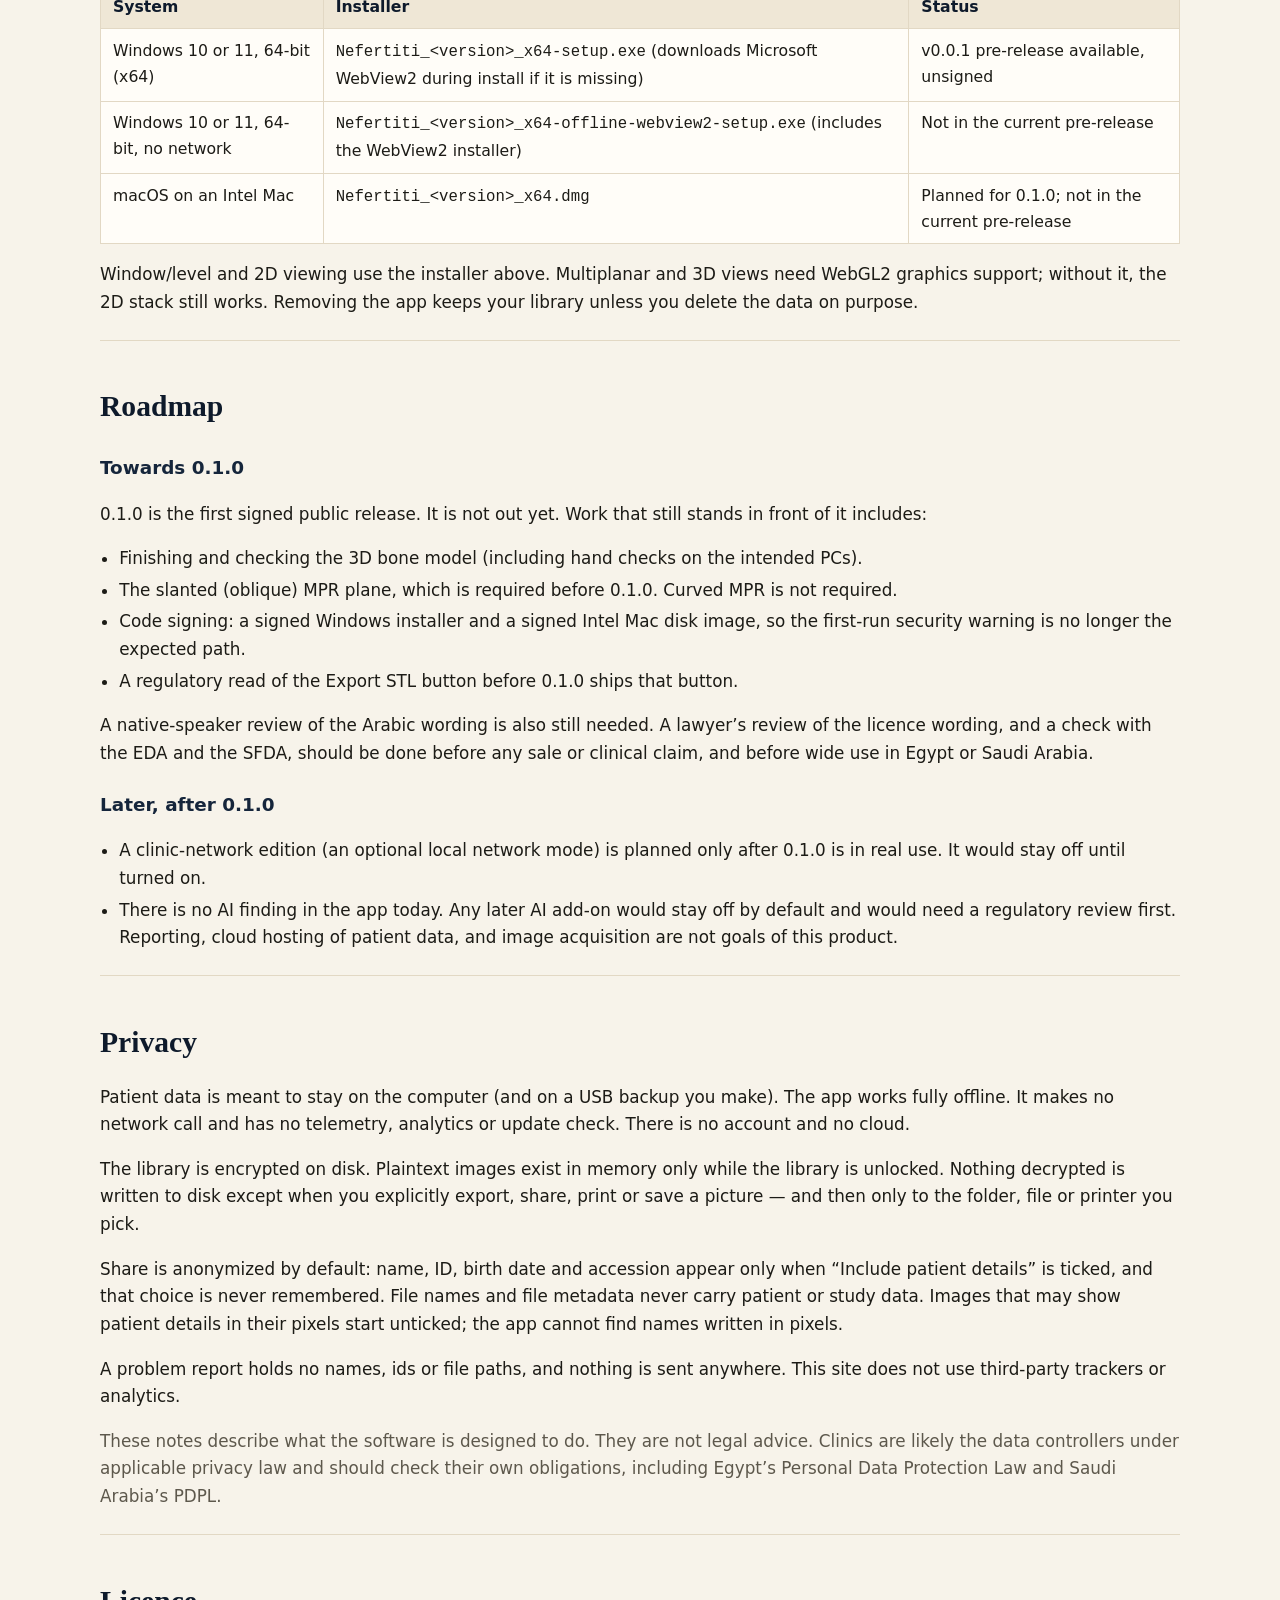
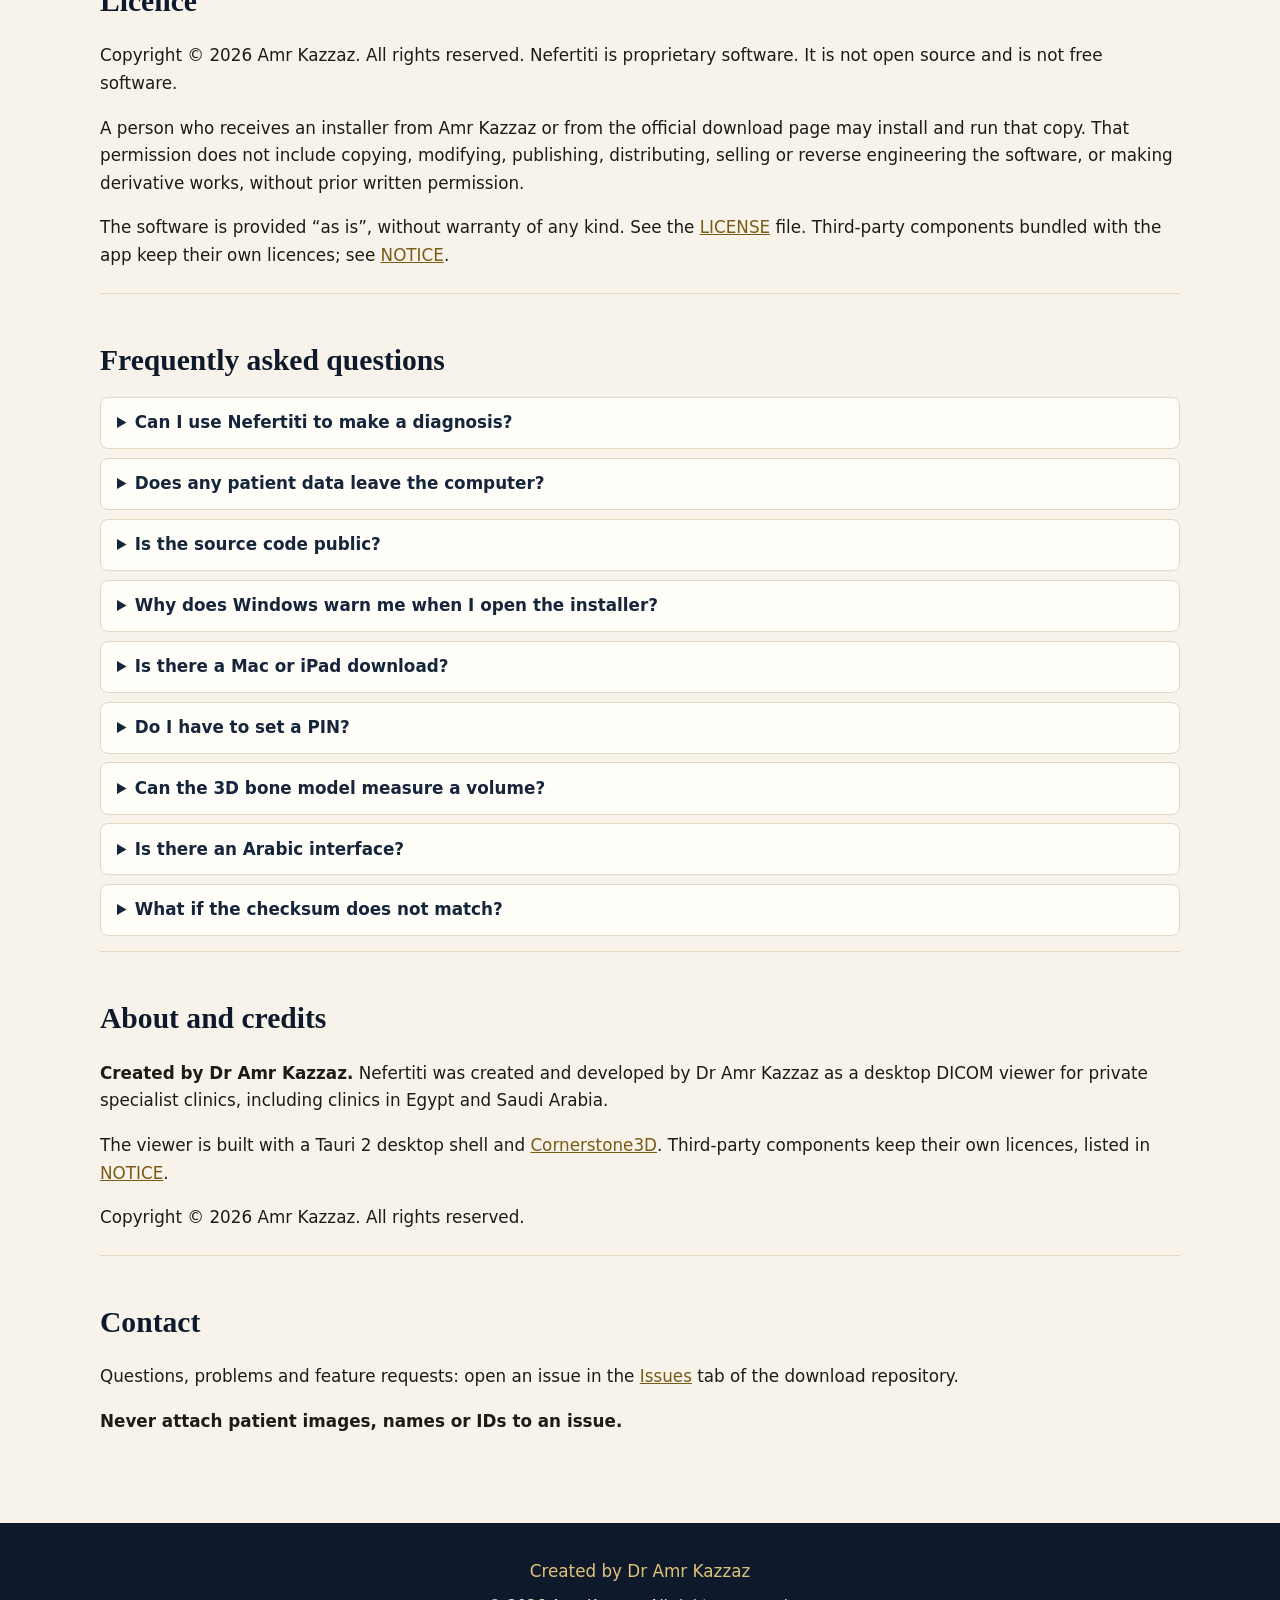
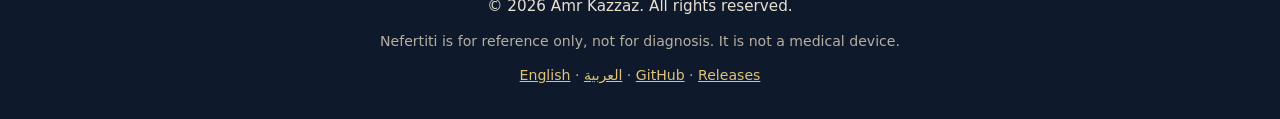
==== commit b7252d35: "Add site screenshots and point download buttons at v0.0.1 Replace the coming-soon placeholders with " ====
--- a/docs/index.html
+++ b/docs/index.html
@@ -44,8 +44,8 @@
         <p>Nefertiti is not a medical device and has not been cleared or registered by any regulator, including the EDA in Egypt or the SFDA in Saudi Arabia. Clinical decisions must be made with approved systems and by qualified people.</p>
       </div>
       <div class="hero-actions">
-        <a class="btn btn-gold" href="#download">Download</a>
-        <a class="btn btn-ghost" href="#features">Explore features</a>
+        <a class="btn btn-gold" href="https://github.com/Amrkz/Nefertiti-releases/releases/download/v0.0.1/Nefertiti_0.0.1_x64-setup.exe">Download for Windows</a>
+        <a class="btn btn-ghost" href="https://github.com/Amrkz/Nefertiti-releases/releases/tag/v0.0.1">Release page</a>
       </div>
     </div>
   </div>
@@ -177,18 +177,34 @@
 
     <section id="screenshots">
       <h2>Screenshots</h2>
-      <p class="note">Screenshots coming soon. They will be taken from a synthetic phantom only. <strong>No patient images will be shown on this site.</strong></p>
+      <p class="note">These pictures were taken from a synthetic phantom only. <strong>No patient images are shown on this site.</strong></p>
       <div class="shots">
-        <div class="shot"><strong>Library</strong>Placeholder — coming soon</div>
-        <div class="shot"><strong>Viewer</strong>Placeholder — coming soon</div>
-        <div class="shot"><strong>Measurements</strong>Placeholder — coming soon</div>
-        <div class="shot"><strong>Planes and 3D</strong>Placeholder — coming soon</div>
+        <figure class="shot">
+          <img src="images/01-library-en.png" width="1280" height="800" alt="Nefertiti library in English, listing recent synthetic phantom studies and a drop zone for a CD, USB or folder.">
+          <figcaption><strong>Library</strong> The private library lists recent studies. Open a CD, USB or folder from here.</figcaption>
+        </figure>
+        <figure class="shot">
+          <img src="images/02-viewer-measurements-en.png" width="1280" height="800" alt="Nefertiti viewer showing a length measurement of 44.4 mm on a synthetic CT phantom, with the note for reference only, not for diagnosis.">
+          <figcaption><strong>Viewer and measurements</strong> A length measurement on a CT phantom, shown in millimetres. For reference only, not for diagnosis.</figcaption>
+        </figure>
+        <figure class="shot">
+          <img src="images/03-mpr-3d-en.png" width="1280" height="800" alt="Nefertiti multiplanar view of a synthetic CT phantom, with axial, coronal and sagittal planes and a 3D volume pane.">
+          <figcaption><strong>Planes and 3D</strong> Axial, coronal and sagittal planes, plus a 3D volume view, from a CT that can be built as a volume.</figcaption>
+        </figure>
+        <figure class="shot">
+          <img src="images/04-library-ar.png" width="1280" height="800" alt="Nefertiti library in Arabic, with a mirrored layout and the same synthetic phantom studies.">
+          <figcaption><strong>Arabic interface</strong> The library in Arabic. The page layout is mirrored; medical images stay left to right.</figcaption>
+        </figure>
       </div>
     </section>
 
     <section id="download">
       <h2>Download</h2>
       <p>Installers are published on the <a href="https://github.com/Amrkz/Nefertiti-releases/releases">Releases</a> page of this repository. Always download the installer and <code>SHA256SUMS</code> from that page, then check the checksum before you run the file.</p>
+      <p class="download-actions">
+        <a class="btn btn-gold" href="https://github.com/Amrkz/Nefertiti-releases/releases/download/v0.0.1/Nefertiti_0.0.1_x64-setup.exe">Download Nefertiti_0.0.1_x64-setup.exe</a>
+        <a class="btn btn-ghost" href="https://github.com/Amrkz/Nefertiti-releases/releases/tag/v0.0.1">Open the v0.0.1 release page</a>
+      </p>
       <p>The current pre-release is <a href="https://github.com/Amrkz/Nefertiti-releases/releases/tag/v0.0.1">v0.0.1</a>, an unsigned Windows installer: <a href="https://github.com/Amrkz/Nefertiti-releases/releases/download/v0.0.1/Nefertiti_0.0.1_x64-setup.exe">Nefertiti_0.0.1_x64-setup.exe</a> and <a href="https://github.com/Amrkz/Nefertiti-releases/releases/download/v0.0.1/SHA256SUMS">SHA256SUMS</a>. Windows SmartScreen may warn because the build is unsigned; choose <strong>More info</strong>, then <strong>Run anyway</strong>. macOS and the offline WebView2 installer are not in this pre-release.</p>
       <p><strong>Version 0.1.0</strong>, the first signed public release, is not published yet. See <a href="#roadmap">the roadmap</a> for what still has to happen first.</p>
 
--- a/docs/styles.css
+++ b/docs/styles.css
@@ -187,24 +187,52 @@
 
 .shots {
   display: grid;
-  grid-template-columns: repeat(auto-fit, minmax(14rem, 1fr));
-  gap: 1rem;
+  grid-template-columns: repeat(auto-fit, minmax(16rem, 1fr));
+  gap: 1.25rem;
 }
 .shot {
+  margin: 0;
+  background: var(--paper);
+  border: 1px solid #e4d9c0;
+  border-radius: 10px;
+  overflow: hidden;
+  box-shadow: 0 1px 0 rgba(14, 26, 43, 0.04);
+}
+.shot img {
+  display: block;
+  width: 100%;
+  height: auto;
   aspect-ratio: 16 / 10;
-  border: 1px dashed #c8b894;
-  border-radius: 10px;
-  background:
-    repeating-linear-gradient(-45deg, #f3eee3, #f3eee3 10px, #efe8d8 10px, #efe8d8 20px);
+  object-fit: cover;
+  object-position: top;
+  background: #0e1a2b;
+}
+.shot figcaption {
+  padding: 0.7rem 0.9rem 0.85rem;
+  font-size: 0.92rem;
+  color: var(--muted);
+}
+.shot figcaption strong {
+  color: var(--navy-2);
+  display: block;
+  margin-bottom: 0.2rem;
+  font-size: 1rem;
+}
+
+.download-actions {
   display: flex;
-  flex-direction: column;
-  align-items: center;
-  justify-content: center;
-  text-align: center;
-  padding: 1rem;
-  color: var(--muted);
-}
-.shot strong { color: var(--navy-2); display: block; margin-bottom: 0.25rem; }
+  gap: 0.8rem;
+  flex-wrap: wrap;
+  margin: 1rem 0 1.2rem;
+}
+.download-actions .btn-ghost {
+  color: var(--navy-2);
+  border-color: var(--gold-dark);
+}
+.download-actions .btn-ghost:hover {
+  background: rgba(198, 163, 90, 0.12);
+  color: var(--navy);
+}
 
 table {
   width: 100%;
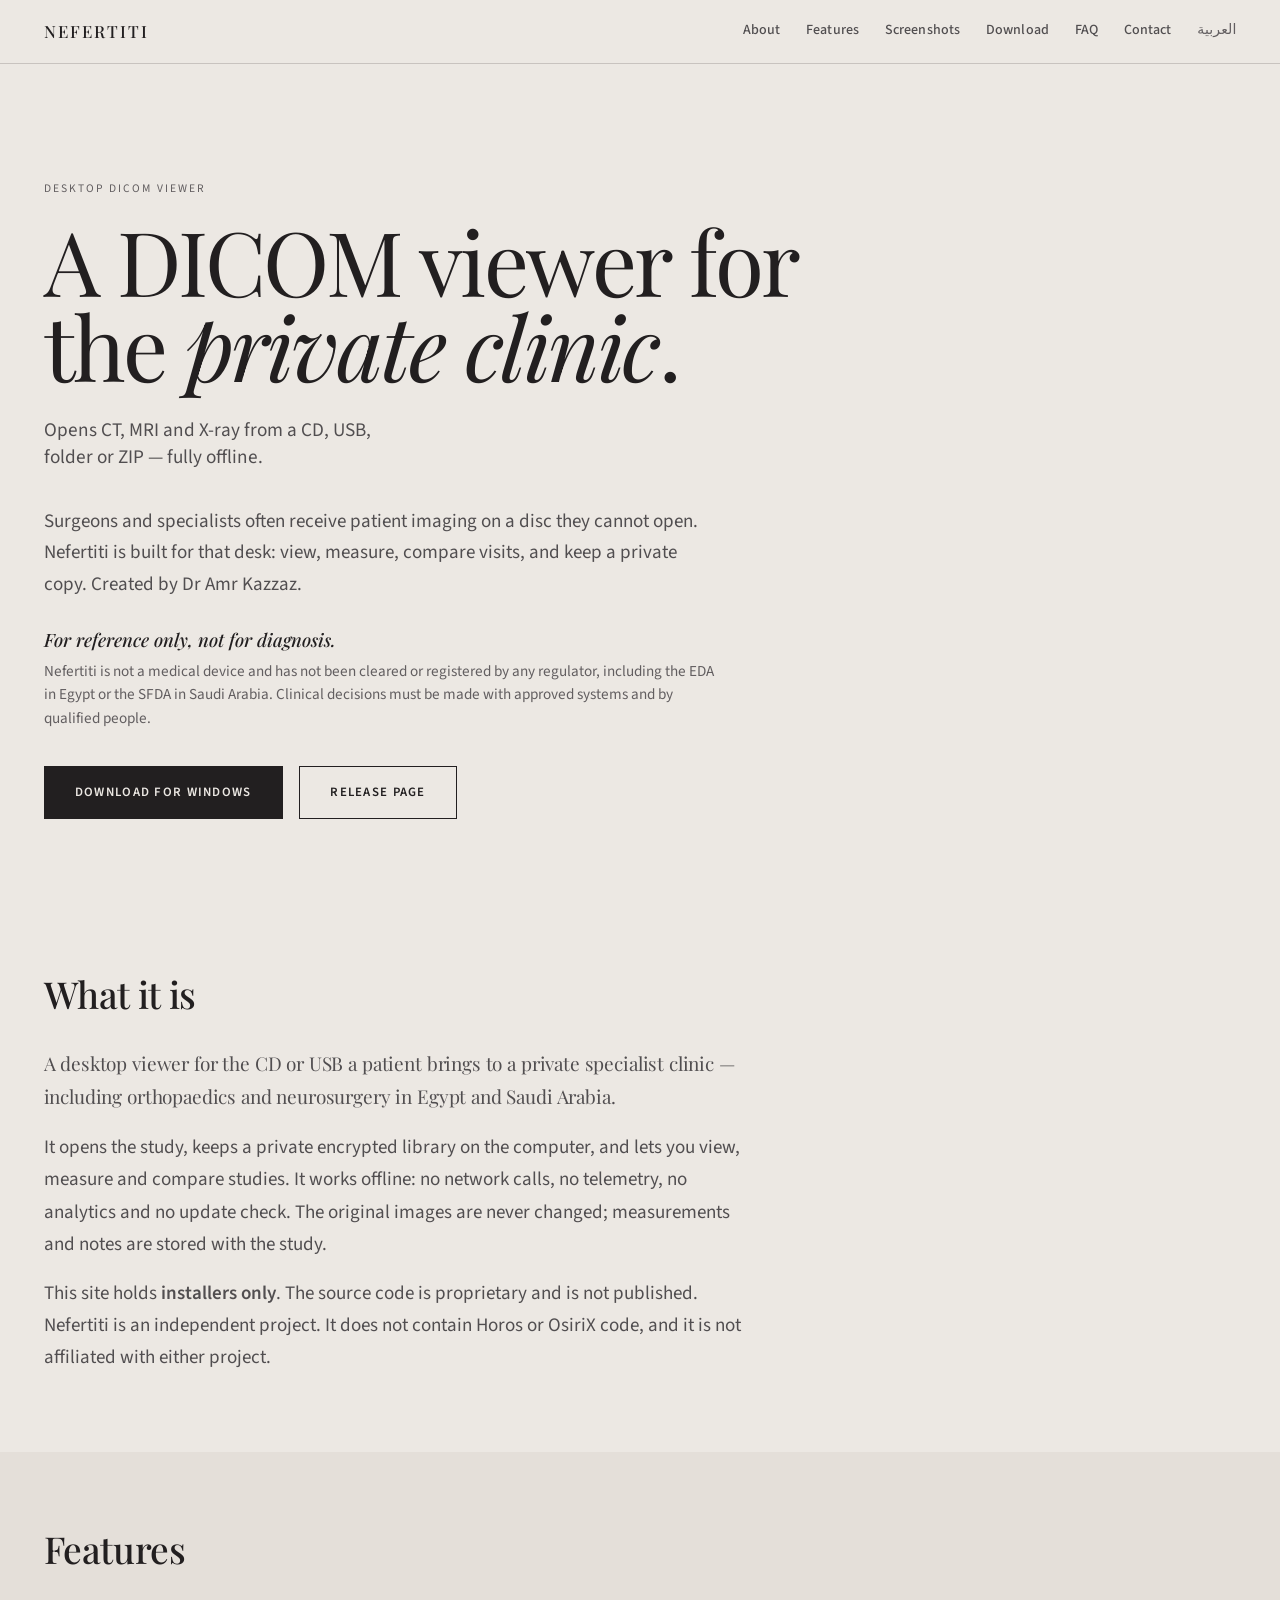
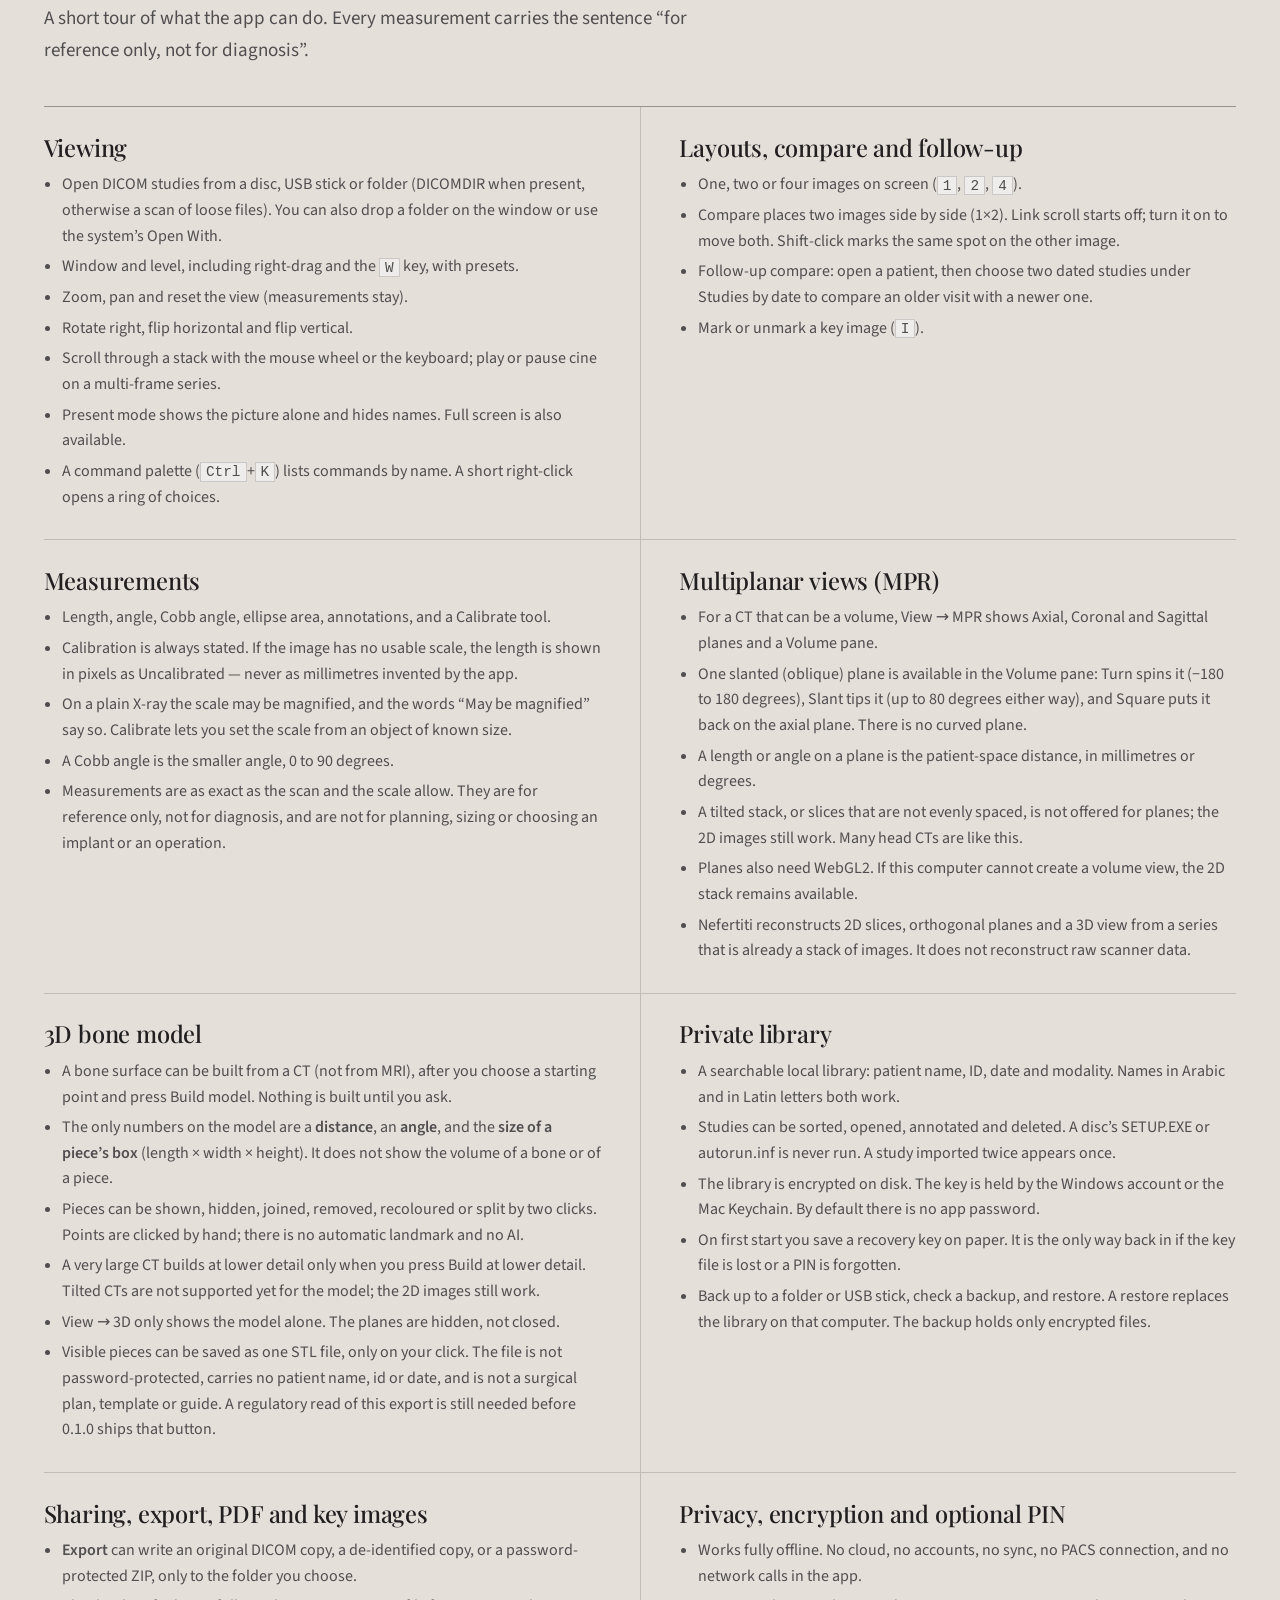
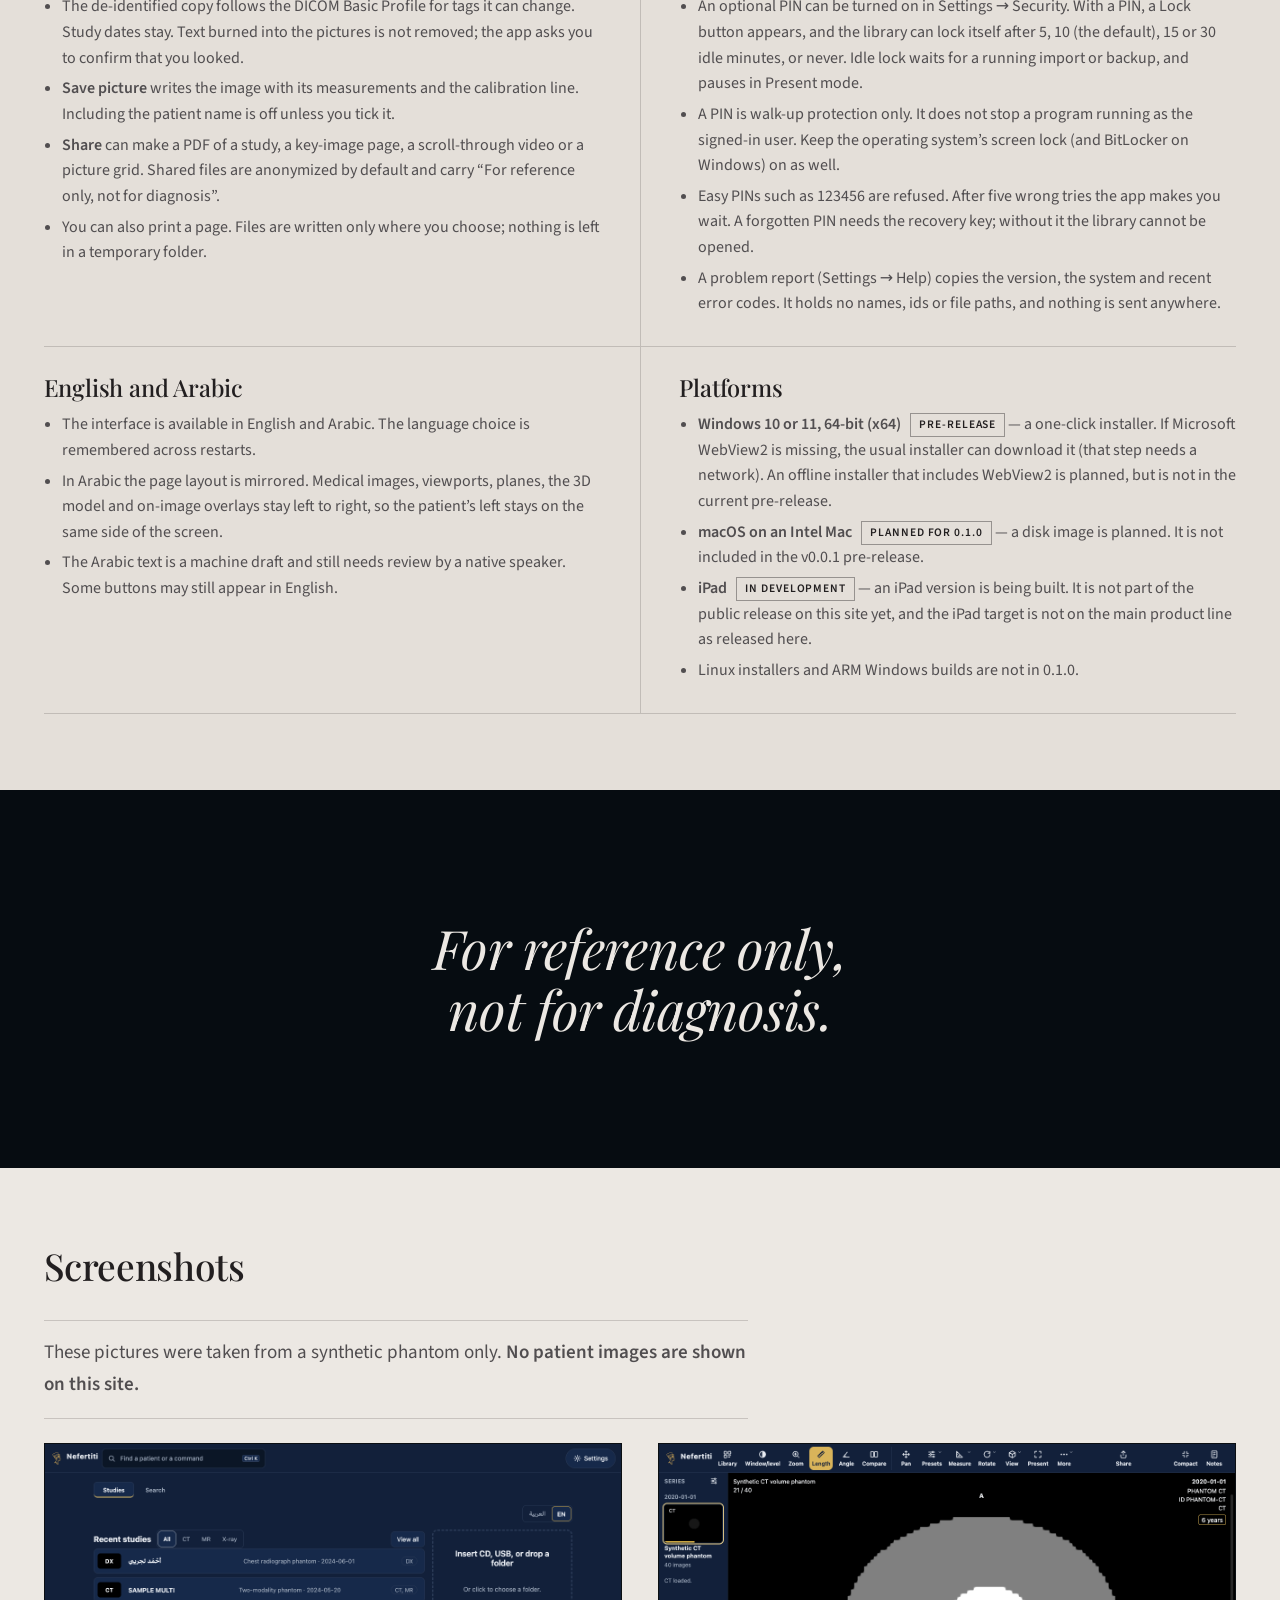
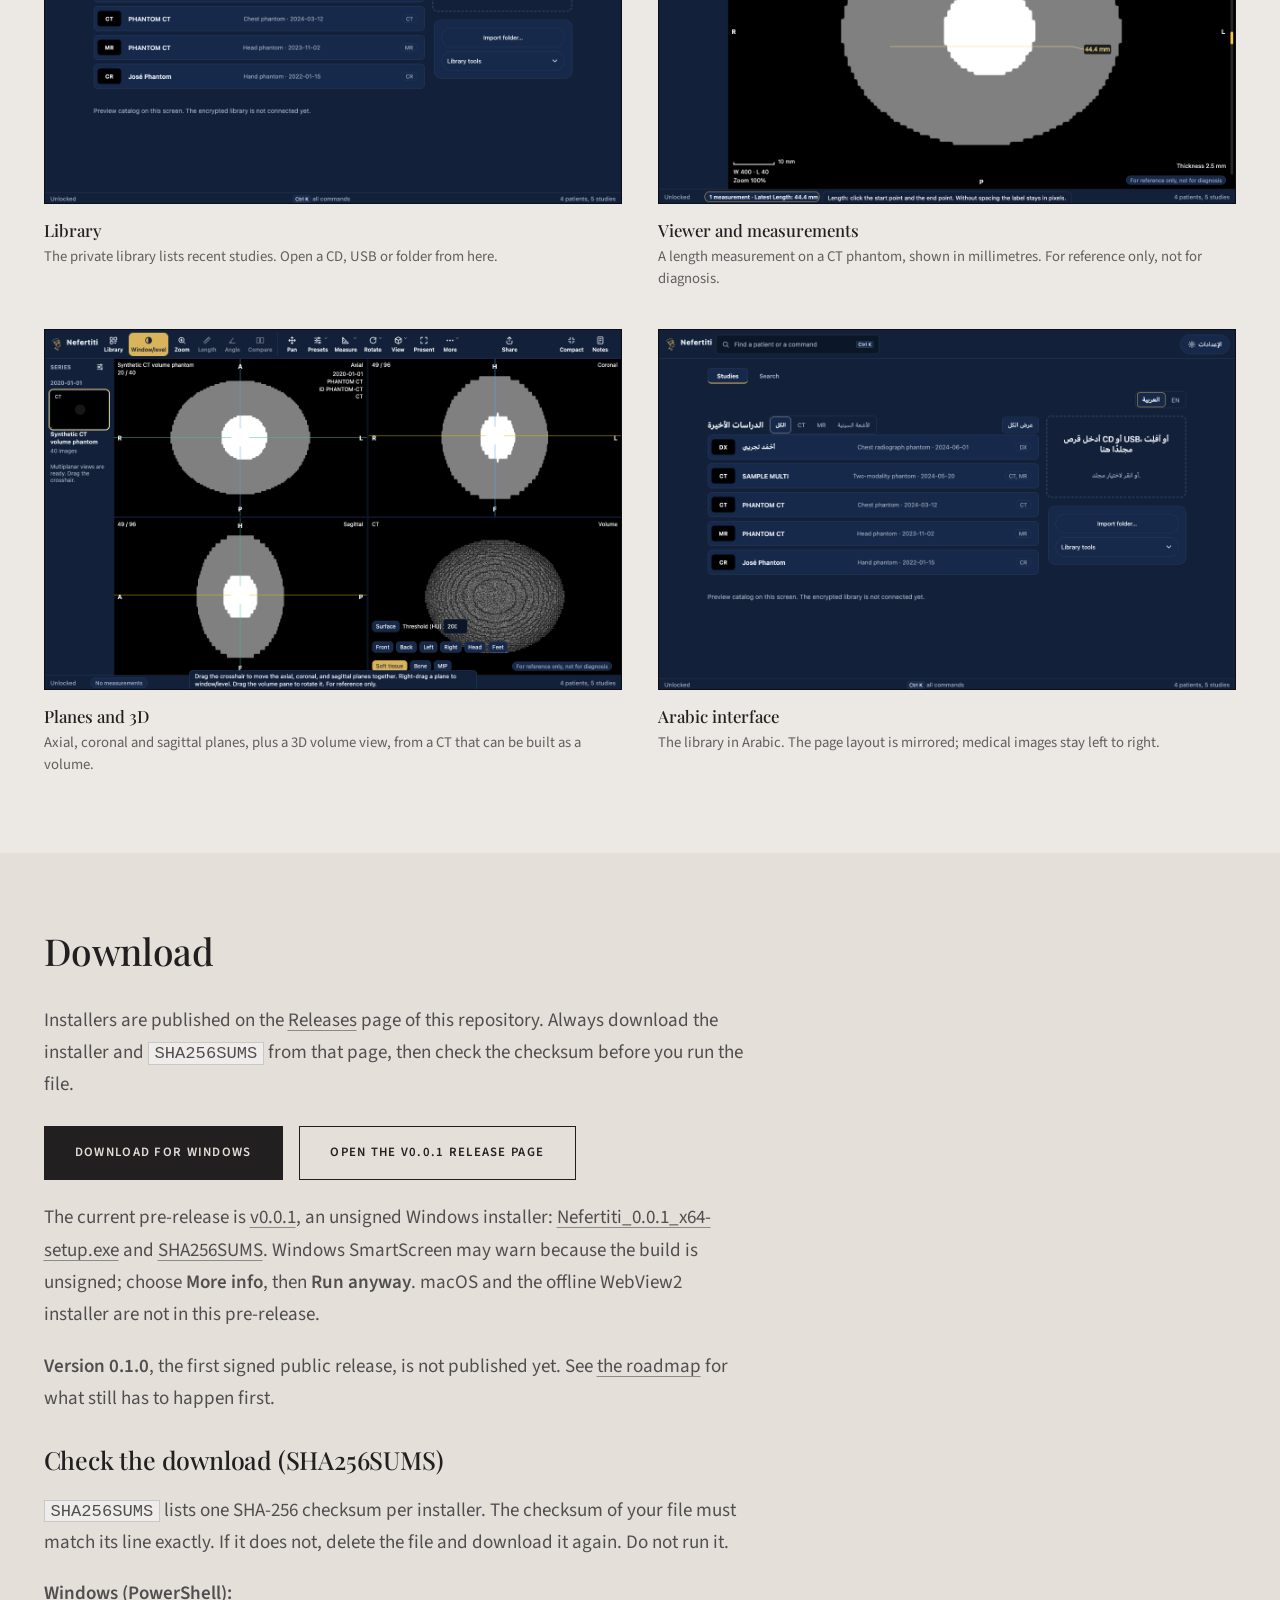
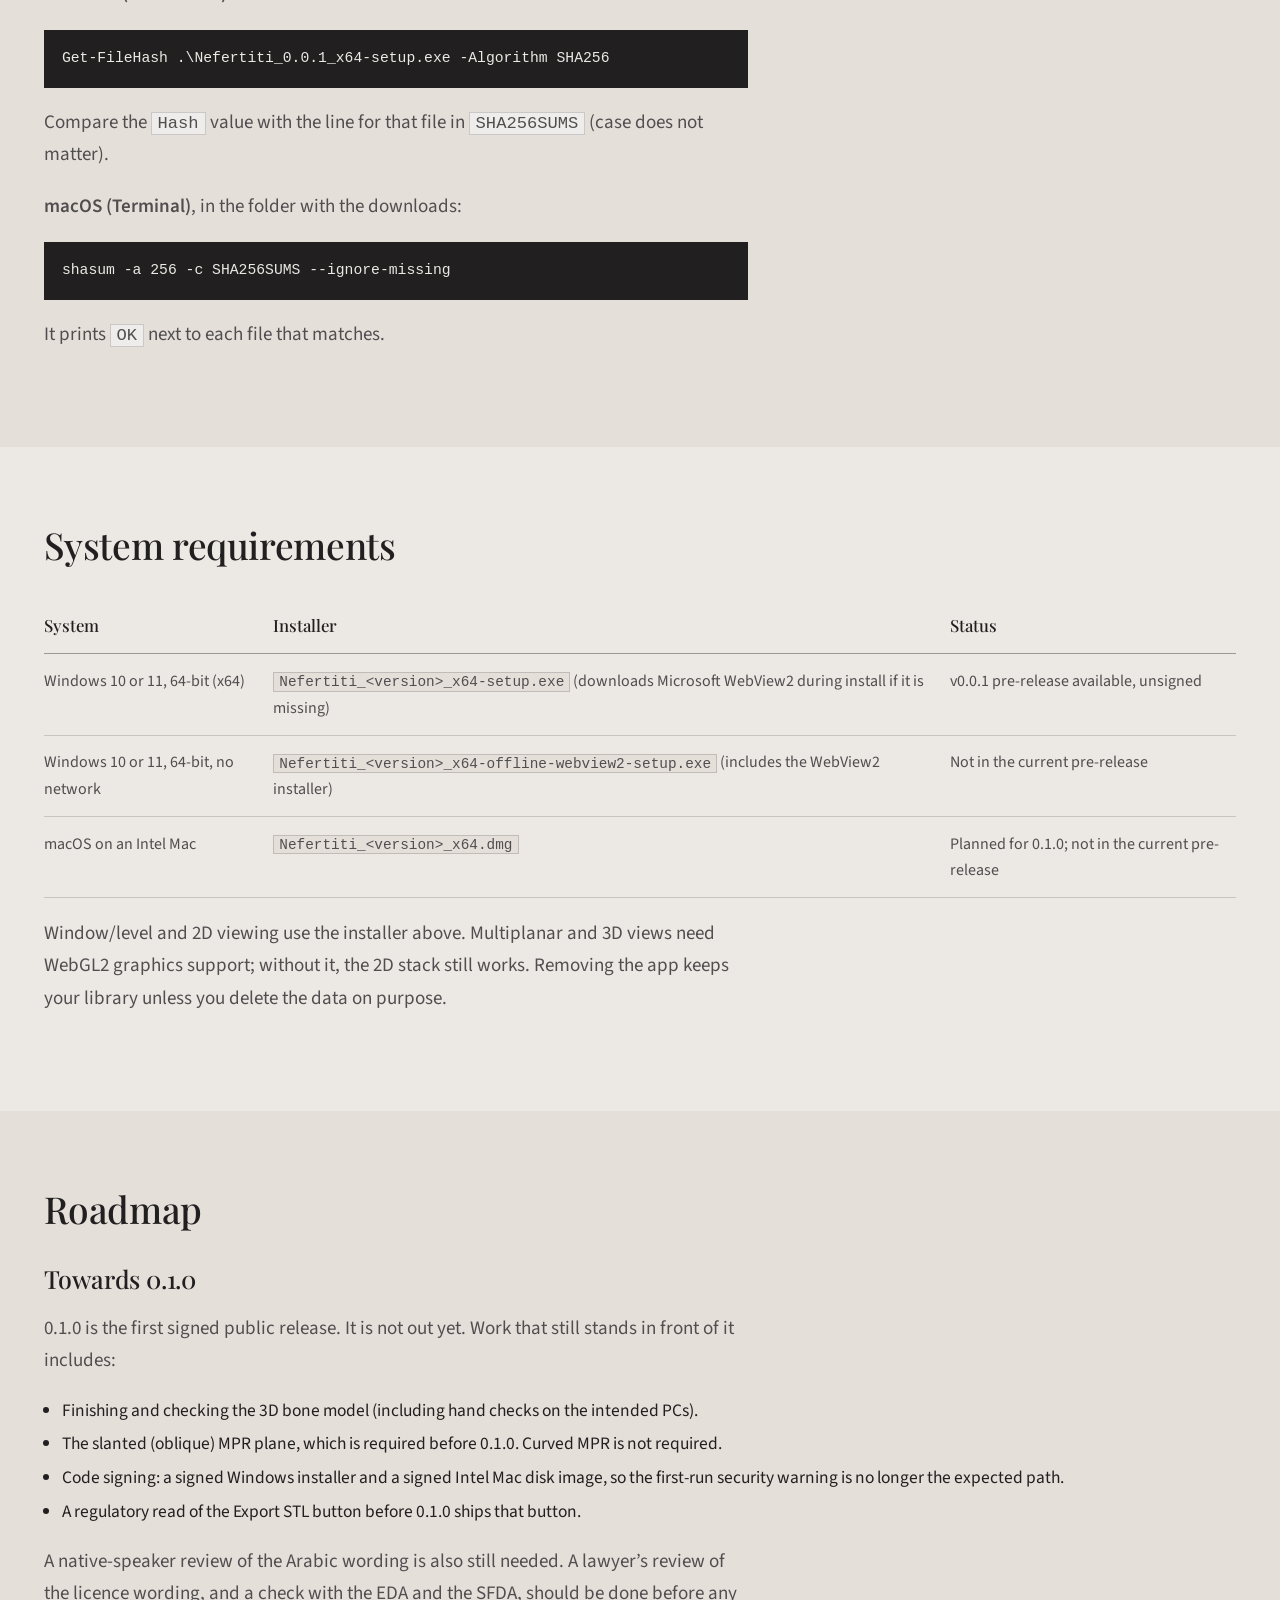
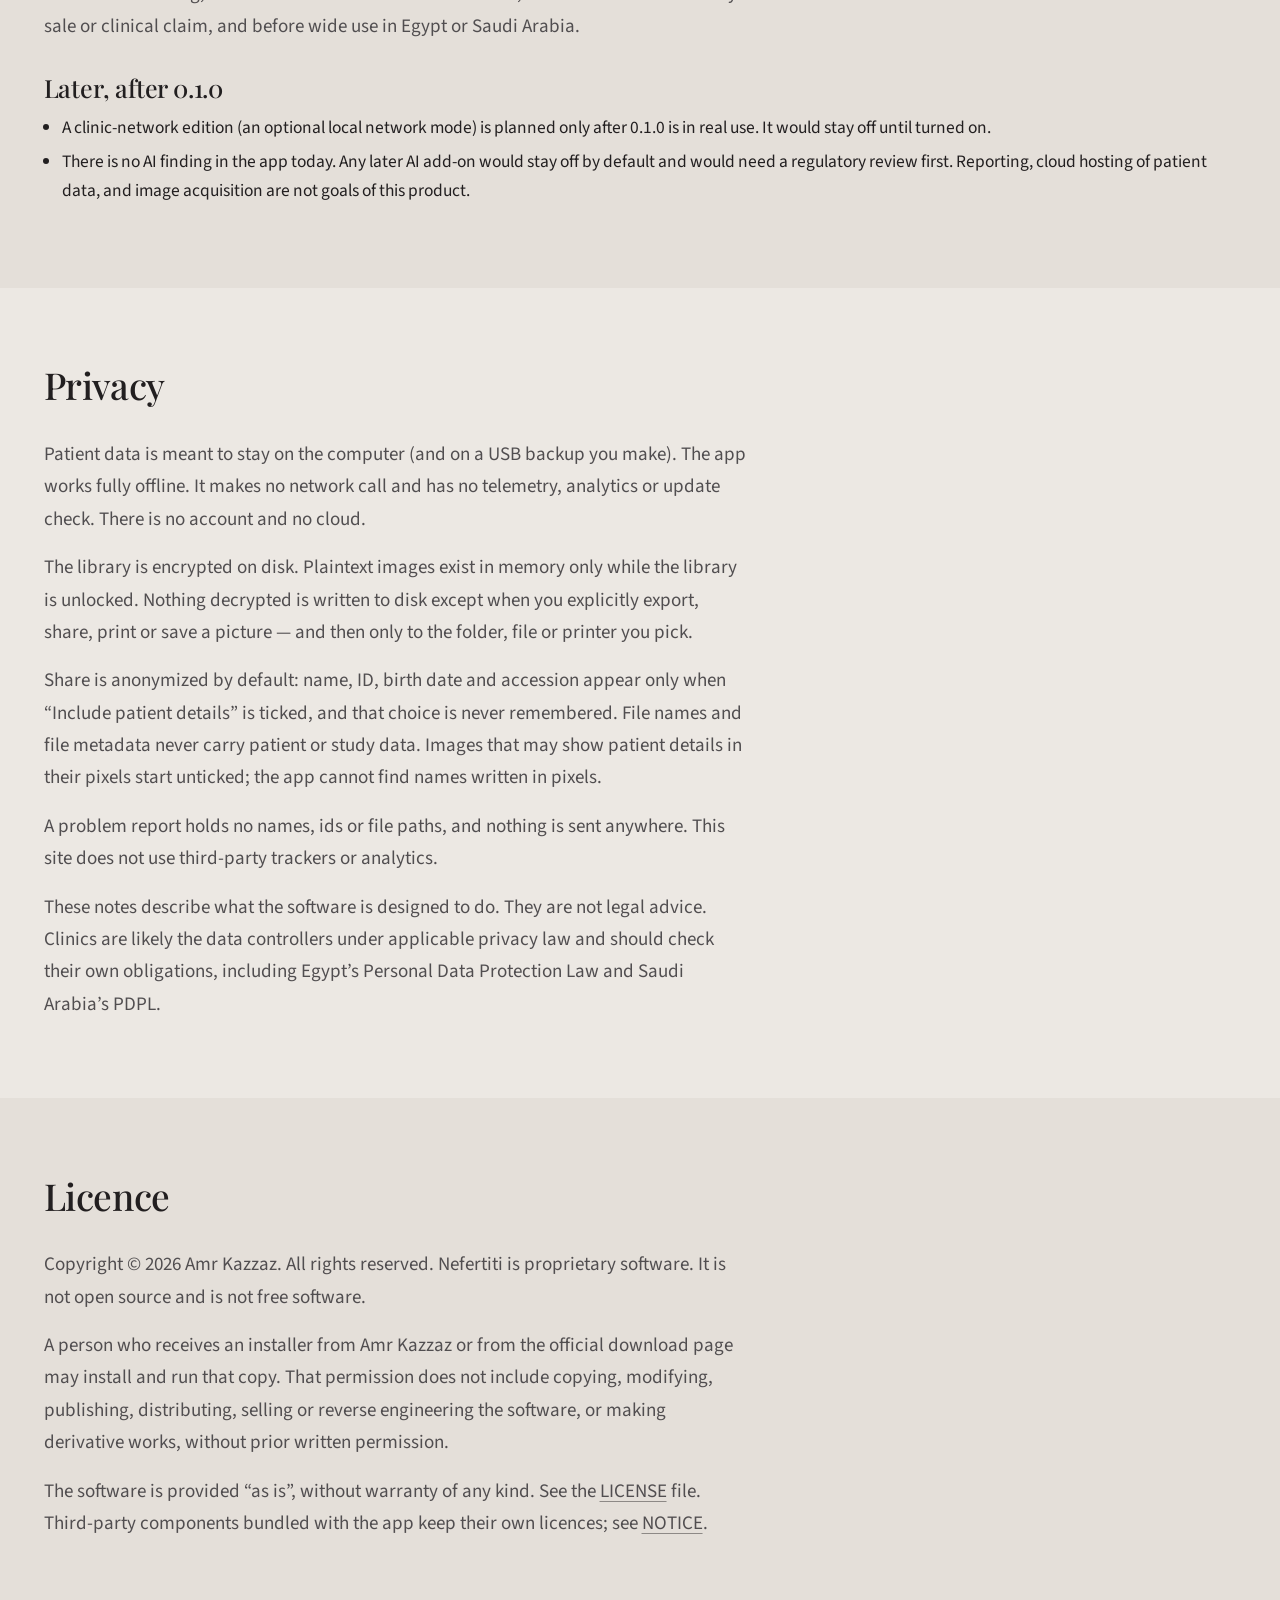
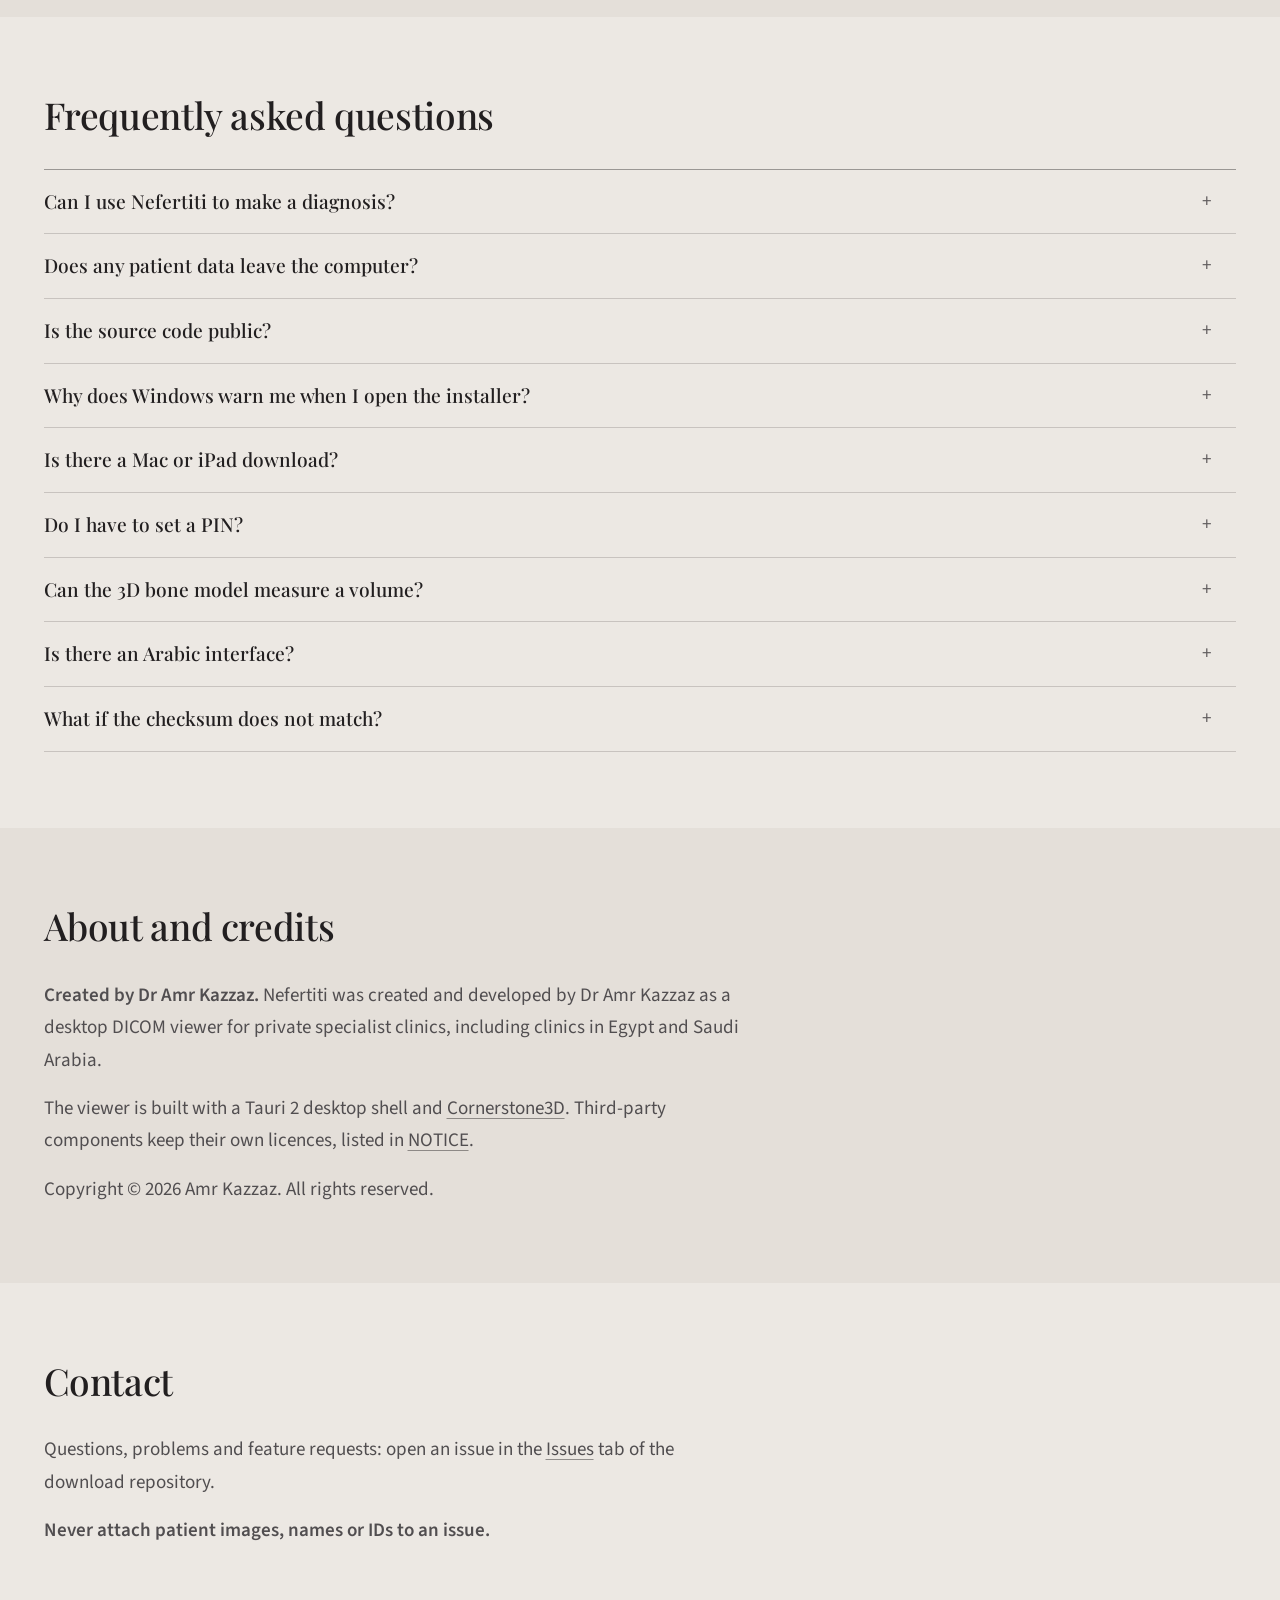
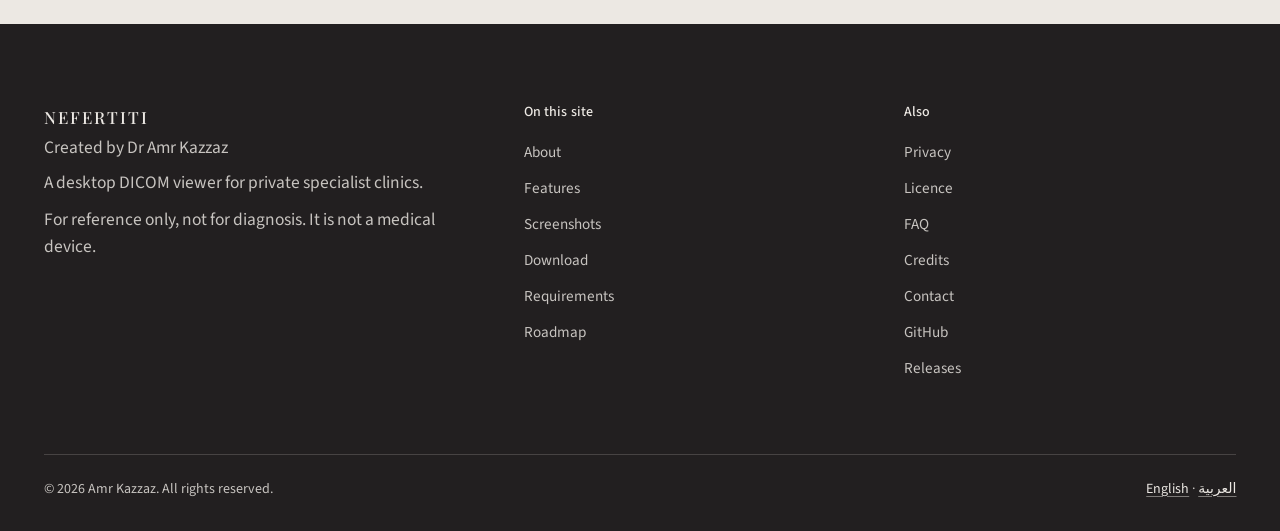
==== commit 7f1e1396: "Redesign the public site in a quiet paper-and-ink typographic style Match the rhythm of a law-firm b" ====
--- a/docs/index.html
+++ b/docs/index.html
@@ -6,177 +6,197 @@
   <title>Nefertiti — desktop DICOM viewer for private clinics</title>
   <meta name="description" content="Nefertiti is a desktop DICOM viewer for CT, MRI and X-ray images, made for private specialist clinics. For reference only, not for diagnosis. Created by Dr Amr Kazzaz.">
   <meta name="author" content="Dr Amr Kazzaz">
+  <link rel="preload" href="fonts/nuFiD-vYSZviVYUb_rj3ij__anPXDTzYgA.woff2" as="font" type="font/woff2" crossorigin>
+  <link rel="preload" href="fonts/nwpStKy2OAdR1K-IwhWudF-R3w8aZQ.woff2" as="font" type="font/woff2" crossorigin>
   <link rel="stylesheet" href="styles.css">
   <link rel="icon" href="favicon.svg" type="image/svg+xml">
   <link rel="alternate" hreflang="ar" href="ar.html">
   <link rel="alternate" hreflang="en" href="index.html">
+  <link rel="canonical" href="https://amrkz.github.io/Nefertiti-releases/">
 </head>
 <body>
   <a class="skip" href="#main">Skip to content</a>
-  <header class="site">
-    <div class="bar">
-      <a class="wordmark" href="index.html">Nefertiti <span>Viewer</span></a>
-      <nav class="menu" aria-label="Page sections">
+  <header class="masthead">
+    <div class="masthead__in">
+      <a class="wordmark" href="index.html">Nefertiti</a>
+      <button class="burger" type="button" aria-expanded="false" aria-controls="nav">Menu</button>
+      <nav class="nav" id="nav" aria-label="Page sections">
         <a href="#about">About</a>
         <a href="#features">Features</a>
         <a href="#screenshots">Screenshots</a>
         <a href="#download">Download</a>
-        <a href="#requirements">Requirements</a>
-        <a href="#roadmap">Roadmap</a>
-        <a href="#privacy">Privacy</a>
-        <a href="#licence">Licence</a>
         <a href="#faq">FAQ</a>
-        <a href="#credits">Credits</a>
         <a href="#contact">Contact</a>
+        <a class="lang" href="ar.html" lang="ar" hreflang="ar">العربية</a>
       </nav>
-      <a class="lang" href="ar.html" lang="ar" hreflang="ar">العربية</a>
     </div>
   </header>
 
-  <div class="hero">
-    <div class="inner">
+  <main id="main">
+    <section class="hero">
       <p class="kicker">Desktop DICOM viewer</p>
-      <h1>Nefertiti</h1>
-      <p class="tagline">A desktop DICOM viewer for CT, MRI and X-ray images, made for private specialist clinics.</p>
-      <p class="credit-hero">Created by Dr Amr Kazzaz</p>
-      <div class="disclaimer">
-        For reference only, not for diagnosis.
-        <p>Nefertiti is not a medical device and has not been cleared or registered by any regulator, including the EDA in Egypt or the SFDA in Saudi Arabia. Clinical decisions must be made with approved systems and by qualified people.</p>
-      </div>
-      <div class="hero-actions">
-        <a class="btn btn-gold" href="https://github.com/Amrkz/Nefertiti-releases/releases/download/v0.0.1/Nefertiti_0.0.1_x64-setup.exe">Download for Windows</a>
-        <a class="btn btn-ghost" href="https://github.com/Amrkz/Nefertiti-releases/releases/tag/v0.0.1">Release page</a>
-      </div>
-    </div>
-  </div>
-
-  <main id="main">
-    <section id="about">
-      <h2>What it is</h2>
-      <p class="lead">Surgeons and specialists in private clinics — including orthopaedics and neurosurgery in Egypt and Saudi Arabia — often receive patient imaging on CDs and USB drives from radiology centres. They want to open those studies, look at them, measure, compare visits, and keep a private copy. Nefertiti is built for that desk.</p>
-      <p>It opens the CD or USB a patient brings, keeps a private encrypted library on the computer, and lets you view, measure and compare studies. It works offline: no network calls, no telemetry, no analytics and no update check. The original images are never changed; measurements and notes are stored with the study.</p>
-      <p>This repository holds <strong>installers only</strong>. The source code is proprietary and is not published. Nefertiti is an independent project. It does not contain Horos or OsiriX code, and it is not affiliated with either project.</p>
-    </section>
-
-    <section id="features">
-      <h2>Features</h2>
-      <p>A short tour of what the app can do. Every measurement carries the sentence “for reference only, not for diagnosis”.</p>
-
-      <div class="grid">
-        <article class="card" id="viewing">
-          <h3>Viewing</h3>
-          <ul>
-            <li>Open DICOM studies from a disc, USB stick or folder (DICOMDIR when present, otherwise a scan of loose files). You can also drop a folder on the window or use the system’s Open With.</li>
-            <li>Window and level, including right-drag and the <kbd>W</kbd> key, with presets.</li>
-            <li>Zoom, pan and reset the view (measurements stay).</li>
-            <li>Rotate right, flip horizontal and flip vertical.</li>
-            <li>Scroll through a stack with the mouse wheel or the keyboard; play or pause cine on a multi-frame series.</li>
-            <li>Present mode shows the picture alone and hides names. Full screen is also available.</li>
-            <li>A command palette (<kbd>Ctrl</kbd>+<kbd>K</kbd>) lists commands by name. A short right-click opens a ring of choices.</li>
-          </ul>
-        </article>
-
-        <article class="card" id="layouts">
-          <h3>Layouts, compare and follow-up</h3>
-          <ul>
-            <li>One, two or four images on screen (<kbd>1</kbd>, <kbd>2</kbd>, <kbd>4</kbd>).</li>
-            <li>Compare places two images side by side (1×2). Link scroll starts off; turn it on to move both. Shift-click marks the same spot on the other image.</li>
-            <li>Follow-up compare: open a patient, then choose two dated studies under Studies by date to compare an older visit with a newer one.</li>
-            <li>Mark or unmark a key image (<kbd>I</kbd>).</li>
-          </ul>
-        </article>
-
-        <article class="card" id="measurements">
-          <h3>Measurements</h3>
-          <ul>
-            <li>Length, angle, Cobb angle, ellipse area, annotations, and a Calibrate tool.</li>
-            <li>Calibration is always stated. If the image has no usable scale, the length is shown in pixels as Uncalibrated — never as millimetres invented by the app.</li>
-            <li>On a plain X-ray the scale may be magnified, and the words “May be magnified” say so. Calibrate lets you set the scale from an object of known size.</li>
-            <li>A Cobb angle is the smaller angle, 0 to 90 degrees.</li>
-            <li>Measurements are as exact as the scan and the scale allow. They are for reference only, not for diagnosis, and are not for planning, sizing or choosing an implant or an operation.</li>
-          </ul>
-        </article>
-
-        <article class="card" id="mpr">
-          <h3>Multiplanar views (MPR)</h3>
-          <ul>
-            <li>For a CT that can be a volume, View → MPR shows Axial, Coronal and Sagittal planes and a Volume pane.</li>
-            <li>One slanted (oblique) plane is available in the Volume pane: Turn spins it (−180 to 180 degrees), Slant tips it (up to 80 degrees either way), and Square puts it back on the axial plane. There is no curved plane.</li>
-            <li>A length or angle on a plane is the patient-space distance, in millimetres or degrees.</li>
-            <li>A tilted stack, or slices that are not evenly spaced, is not offered for planes; the 2D images still work. Many head CTs are like this.</li>
-            <li>Planes also need WebGL2. If this computer cannot create a volume view, the 2D stack remains available.</li>
-            <li>Nefertiti reconstructs 2D slices, orthogonal planes and a 3D view from a series that is already a stack of images. It does not reconstruct raw scanner data.</li>
-          </ul>
-        </article>
-
-        <article class="card" id="model3d">
-          <h3>3D bone model</h3>
-          <ul>
-            <li>A bone surface can be built from a CT (not from MRI), after you choose a starting point and press Build model. Nothing is built until you ask.</li>
-            <li>The only numbers on the model are a <strong>distance</strong>, an <strong>angle</strong>, and the <strong>size of a piece’s box</strong> (length × width × height). It does not show the volume of a bone or of a piece.</li>
-            <li>Pieces can be shown, hidden, joined, removed, recoloured or split by two clicks. Points are clicked by hand; there is no automatic landmark and no AI.</li>
-            <li>A very large CT builds at lower detail only when you press Build at lower detail. Tilted CTs are not supported yet for the model; the 2D images still work.</li>
-            <li>View → 3D only shows the model alone. The planes are hidden, not closed.</li>
-            <li>Visible pieces can be saved as one STL file, only on your click. The file is not password-protected, carries no patient name, id or date, and is not a surgical plan, template or guide. A regulatory read of this export is still needed before 0.1.0 ships that button.</li>
-          </ul>
-        </article>
-
-        <article class="card" id="library">
-          <h3>Private library</h3>
-          <ul>
-            <li>A searchable local library: patient name, ID, date and modality. Names in Arabic and in Latin letters both work.</li>
-            <li>Studies can be sorted, opened, annotated and deleted. A disc’s SETUP.EXE or autorun.inf is never run. A study imported twice appears once.</li>
-            <li>The library is encrypted on disk. The key is held by the Windows account or the Mac Keychain. By default there is no app password.</li>
-            <li>On first start you save a recovery key on paper. It is the only way back in if the key file is lost or a PIN is forgotten.</li>
-            <li>Back up to a folder or USB stick, check a backup, and restore. A restore replaces the library on that computer. The backup holds only encrypted files.</li>
-          </ul>
-        </article>
-
-        <article class="card" id="share">
-          <h3>Sharing, export, PDF and key images</h3>
-          <ul>
-            <li><strong>Export</strong> can write an original DICOM copy, a de-identified copy, or a password-protected ZIP, only to the folder you choose.</li>
-            <li>The de-identified copy follows the DICOM Basic Profile for tags it can change. Study dates stay. Text burned into the pictures is not removed; the app asks you to confirm that you looked.</li>
-            <li><strong>Save picture</strong> writes the image with its measurements and the calibration line. Including the patient name is off unless you tick it.</li>
-            <li><strong>Share</strong> can make a PDF of a study, a key-image page, a scroll-through video or a picture grid. Shared files are anonymized by default and carry “For reference only, not for diagnosis”.</li>
-            <li>You can also print a page. Files are written only where you choose; nothing is left in a temporary folder.</li>
-          </ul>
-        </article>
-
-        <article class="card" id="lock">
-          <h3>Privacy, encryption and optional PIN</h3>
-          <ul>
-            <li>Works fully offline. No cloud, no accounts, no sync, no PACS connection, and no network calls in the app.</li>
-            <li>An optional PIN can be turned on in Settings → Security. With a PIN, a Lock button appears, and the library can lock itself after 5, 10 (the default), 15 or 30 idle minutes, or never. Idle lock waits for a running import or backup, and pauses in Present mode.</li>
-            <li>A PIN is walk-up protection only. It does not stop a program running as the signed-in user. Keep the operating system’s screen lock (and BitLocker on Windows) on as well.</li>
-            <li>Easy PINs such as 123456 are refused. After five wrong tries the app makes you wait. A forgotten PIN needs the recovery key; without it the library cannot be opened.</li>
-            <li>A problem report (Settings → Help) copies the version, the system and recent error codes. It holds no names, ids or file paths, and nothing is sent anywhere.</li>
-          </ul>
-        </article>
-
-        <article class="card" id="arabic">
-          <h3>English and Arabic</h3>
-          <ul>
-            <li>The interface is available in English and Arabic. The language choice is remembered across restarts.</li>
-            <li>In Arabic the page layout is mirrored. Medical images, viewports, planes, the 3D model and on-image overlays stay left to right, so the patient’s left stays on the same side of the screen.</li>
-            <li>The Arabic text is a machine draft and still needs review by a native speaker. Some buttons may still appear in English.</li>
-          </ul>
-        </article>
-
-        <article class="card" id="platforms">
-          <h3>Platforms</h3>
-          <ul>
-            <li><strong>Windows 10 or 11, 64-bit (x64)</strong> <span class="status status-now">Pre-release</span> — a one-click installer. If Microsoft WebView2 is missing, the usual installer can download it (that step needs a network). An offline installer that includes WebView2 is planned, but is not in the current pre-release.</li>
-            <li><strong>macOS on an Intel Mac</strong> <span class="status status-soon">Planned for 0.1.0</span> — a disk image is planned. It is not included in the v0.0.1 pre-release.</li>
-            <li><strong>iPad</strong> <span class="status status-dev">In development</span> — an iPad version is being built. It is not part of the public release on this site yet, and the iPad target is not on the main product line as released here.</li>
-            <li>Linux installers and ARM Windows builds are not in 0.1.0.</li>
-          </ul>
-        </article>
-      </div>
-    </section>
-
-    <section id="screenshots">
-      <h2>Screenshots</h2>
+      <h1 class="hero__sig">A DICOM viewer for the <em>private clinic</em>.</h1>
+      <p class="hero__sub">Opens CT, MRI and X-ray from a CD, USB, folder or ZIP — fully offline.</p>
+      <p class="hero__claim">Surgeons and specialists often receive patient imaging on a disc they cannot open. Nefertiti is built for that desk: view, measure, compare visits, and keep a private copy. Created by Dr Amr Kazzaz.</p>
+      <p class="hero__note"><strong>For reference only, not for diagnosis.</strong> Nefertiti is not a medical device and has not been cleared or registered by any regulator, including the EDA in Egypt or the SFDA in Saudi Arabia. Clinical decisions must be made with approved systems and by qualified people.</p>
+      <div class="hero__actions">
+        <a class="btn" href="https://github.com/Amrkz/Nefertiti-releases/releases/download/v0.0.1/Nefertiti_0.0.1_x64-setup.exe">Download for Windows</a>
+        <a class="btn btn--ghost" href="https://github.com/Amrkz/Nefertiti-releases/releases/tag/v0.0.1">Release page</a>
+      </div>
+    </section>
+
+    <section class="bande" id="about">
+      <h2 class="section-titre">What it is</h2>
+      <p class="lede">A desktop viewer for the CD or USB a patient brings to a private specialist clinic — including orthopaedics and neurosurgery in Egypt and Saudi Arabia.</p>
+      <div class="prose">
+        <p>It opens the study, keeps a private encrypted library on the computer, and lets you view, measure and compare studies. It works offline: no network calls, no telemetry, no analytics and no update check. The original images are never changed; measurements and notes are stored with the study.</p>
+        <p>This site holds <strong>installers only</strong>. The source code is proprietary and is not published. Nefertiti is an independent project. It does not contain Horos or OsiriX code, and it is not affiliated with either project.</p>
+      </div>
+    </section>
+
+    <section class="bande band--paper-high" id="features">
+      <h2 class="section-titre">Features</h2>
+      <p class="intro">A short tour of what the app can do. Every measurement carries the sentence “for reference only, not for diagnosis”.</p>
+
+      <div class="comps">
+        <article class="comp" id="viewing">
+          <h3 class="comp__t">Viewing</h3>
+          <div class="comp__c">
+            <ul>
+              <li>Open DICOM studies from a disc, USB stick or folder (DICOMDIR when present, otherwise a scan of loose files). You can also drop a folder on the window or use the system’s Open With.</li>
+              <li>Window and level, including right-drag and the <kbd>W</kbd> key, with presets.</li>
+              <li>Zoom, pan and reset the view (measurements stay).</li>
+              <li>Rotate right, flip horizontal and flip vertical.</li>
+              <li>Scroll through a stack with the mouse wheel or the keyboard; play or pause cine on a multi-frame series.</li>
+              <li>Present mode shows the picture alone and hides names. Full screen is also available.</li>
+              <li>A command palette (<kbd>Ctrl</kbd>+<kbd>K</kbd>) lists commands by name. A short right-click opens a ring of choices.</li>
+            </ul>
+          </div>
+        </article>
+
+        <article class="comp" id="layouts">
+          <h3 class="comp__t">Layouts, compare and follow-up</h3>
+          <div class="comp__c">
+            <ul>
+              <li>One, two or four images on screen (<kbd>1</kbd>, <kbd>2</kbd>, <kbd>4</kbd>).</li>
+              <li>Compare places two images side by side (1×2). Link scroll starts off; turn it on to move both. Shift-click marks the same spot on the other image.</li>
+              <li>Follow-up compare: open a patient, then choose two dated studies under Studies by date to compare an older visit with a newer one.</li>
+              <li>Mark or unmark a key image (<kbd>I</kbd>).</li>
+            </ul>
+          </div>
+        </article>
+
+        <article class="comp" id="measurements">
+          <h3 class="comp__t">Measurements</h3>
+          <div class="comp__c">
+            <ul>
+              <li>Length, angle, Cobb angle, ellipse area, annotations, and a Calibrate tool.</li>
+              <li>Calibration is always stated. If the image has no usable scale, the length is shown in pixels as Uncalibrated — never as millimetres invented by the app.</li>
+              <li>On a plain X-ray the scale may be magnified, and the words “May be magnified” say so. Calibrate lets you set the scale from an object of known size.</li>
+              <li>A Cobb angle is the smaller angle, 0 to 90 degrees.</li>
+              <li>Measurements are as exact as the scan and the scale allow. They are for reference only, not for diagnosis, and are not for planning, sizing or choosing an implant or an operation.</li>
+            </ul>
+          </div>
+        </article>
+
+        <article class="comp" id="mpr">
+          <h3 class="comp__t">Multiplanar views (MPR)</h3>
+          <div class="comp__c">
+            <ul>
+              <li>For a CT that can be a volume, View → MPR shows Axial, Coronal and Sagittal planes and a Volume pane.</li>
+              <li>One slanted (oblique) plane is available in the Volume pane: Turn spins it (−180 to 180 degrees), Slant tips it (up to 80 degrees either way), and Square puts it back on the axial plane. There is no curved plane.</li>
+              <li>A length or angle on a plane is the patient-space distance, in millimetres or degrees.</li>
+              <li>A tilted stack, or slices that are not evenly spaced, is not offered for planes; the 2D images still work. Many head CTs are like this.</li>
+              <li>Planes also need WebGL2. If this computer cannot create a volume view, the 2D stack remains available.</li>
+              <li>Nefertiti reconstructs 2D slices, orthogonal planes and a 3D view from a series that is already a stack of images. It does not reconstruct raw scanner data.</li>
+            </ul>
+          </div>
+        </article>
+
+        <article class="comp" id="model3d">
+          <h3 class="comp__t">3D bone model</h3>
+          <div class="comp__c">
+            <ul>
+              <li>A bone surface can be built from a CT (not from MRI), after you choose a starting point and press Build model. Nothing is built until you ask.</li>
+              <li>The only numbers on the model are a <strong>distance</strong>, an <strong>angle</strong>, and the <strong>size of a piece’s box</strong> (length × width × height). It does not show the volume of a bone or of a piece.</li>
+              <li>Pieces can be shown, hidden, joined, removed, recoloured or split by two clicks. Points are clicked by hand; there is no automatic landmark and no AI.</li>
+              <li>A very large CT builds at lower detail only when you press Build at lower detail. Tilted CTs are not supported yet for the model; the 2D images still work.</li>
+              <li>View → 3D only shows the model alone. The planes are hidden, not closed.</li>
+              <li>Visible pieces can be saved as one STL file, only on your click. The file is not password-protected, carries no patient name, id or date, and is not a surgical plan, template or guide. A regulatory read of this export is still needed before 0.1.0 ships that button.</li>
+            </ul>
+          </div>
+        </article>
+
+        <article class="comp" id="library">
+          <h3 class="comp__t">Private library</h3>
+          <div class="comp__c">
+            <ul>
+              <li>A searchable local library: patient name, ID, date and modality. Names in Arabic and in Latin letters both work.</li>
+              <li>Studies can be sorted, opened, annotated and deleted. A disc’s SETUP.EXE or autorun.inf is never run. A study imported twice appears once.</li>
+              <li>The library is encrypted on disk. The key is held by the Windows account or the Mac Keychain. By default there is no app password.</li>
+              <li>On first start you save a recovery key on paper. It is the only way back in if the key file is lost or a PIN is forgotten.</li>
+              <li>Back up to a folder or USB stick, check a backup, and restore. A restore replaces the library on that computer. The backup holds only encrypted files.</li>
+            </ul>
+          </div>
+        </article>
+
+        <article class="comp" id="share">
+          <h3 class="comp__t">Sharing, export, PDF and key images</h3>
+          <div class="comp__c">
+            <ul>
+              <li><strong>Export</strong> can write an original DICOM copy, a de-identified copy, or a password-protected ZIP, only to the folder you choose.</li>
+              <li>The de-identified copy follows the DICOM Basic Profile for tags it can change. Study dates stay. Text burned into the pictures is not removed; the app asks you to confirm that you looked.</li>
+              <li><strong>Save picture</strong> writes the image with its measurements and the calibration line. Including the patient name is off unless you tick it.</li>
+              <li><strong>Share</strong> can make a PDF of a study, a key-image page, a scroll-through video or a picture grid. Shared files are anonymized by default and carry “For reference only, not for diagnosis”.</li>
+              <li>You can also print a page. Files are written only where you choose; nothing is left in a temporary folder.</li>
+            </ul>
+          </div>
+        </article>
+
+        <article class="comp" id="lock">
+          <h3 class="comp__t">Privacy, encryption and optional PIN</h3>
+          <div class="comp__c">
+            <ul>
+              <li>Works fully offline. No cloud, no accounts, no sync, no PACS connection, and no network calls in the app.</li>
+              <li>An optional PIN can be turned on in Settings → Security. With a PIN, a Lock button appears, and the library can lock itself after 5, 10 (the default), 15 or 30 idle minutes, or never. Idle lock waits for a running import or backup, and pauses in Present mode.</li>
+              <li>A PIN is walk-up protection only. It does not stop a program running as the signed-in user. Keep the operating system’s screen lock (and BitLocker on Windows) on as well.</li>
+              <li>Easy PINs such as 123456 are refused. After five wrong tries the app makes you wait. A forgotten PIN needs the recovery key; without it the library cannot be opened.</li>
+              <li>A problem report (Settings → Help) copies the version, the system and recent error codes. It holds no names, ids or file paths, and nothing is sent anywhere.</li>
+            </ul>
+          </div>
+        </article>
+
+        <article class="comp" id="arabic">
+          <h3 class="comp__t">English and Arabic</h3>
+          <div class="comp__c">
+            <ul>
+              <li>The interface is available in English and Arabic. The language choice is remembered across restarts.</li>
+              <li>In Arabic the page layout is mirrored. Medical images, viewports, planes, the 3D model and on-image overlays stay left to right, so the patient’s left stays on the same side of the screen.</li>
+              <li>The Arabic text is a machine draft and still needs review by a native speaker. Some buttons may still appear in English.</li>
+            </ul>
+          </div>
+        </article>
+
+        <article class="comp" id="platforms">
+          <h3 class="comp__t">Platforms</h3>
+          <div class="comp__c">
+            <ul>
+              <li><strong>Windows 10 or 11, 64-bit (x64)</strong> <span class="status status-now">Pre-release</span> — a one-click installer. If Microsoft WebView2 is missing, the usual installer can download it (that step needs a network). An offline installer that includes WebView2 is planned, but is not in the current pre-release.</li>
+              <li><strong>macOS on an Intel Mac</strong> <span class="status status-soon">Planned for 0.1.0</span> — a disk image is planned. It is not included in the v0.0.1 pre-release.</li>
+              <li><strong>iPad</strong> <span class="status status-dev">In development</span> — an iPad version is being built. It is not part of the public release on this site yet, and the iPad target is not on the main product line as released here.</li>
+              <li>Linux installers and ARM Windows builds are not in 0.1.0.</li>
+            </ul>
+          </div>
+        </article>
+      </div>
+    </section>
+
+    <section class="photo" aria-label="Intended use">
+      <p class="photo__q">For reference only, not for diagnosis.</p>
+    </section>
+
+    <section class="bande" id="screenshots">
+      <h2 class="section-titre">Screenshots</h2>
       <p class="note">These pictures were taken from a synthetic phantom only. <strong>No patient images are shown on this site.</strong></p>
       <div class="shots">
         <figure class="shot">
@@ -198,17 +218,17 @@
       </div>
     </section>
 
-    <section id="download">
-      <h2>Download</h2>
+    <section class="bande band--paper-high" id="download">
+      <h2 class="section-titre">Download</h2>
       <p>Installers are published on the <a href="https://github.com/Amrkz/Nefertiti-releases/releases">Releases</a> page of this repository. Always download the installer and <code>SHA256SUMS</code> from that page, then check the checksum before you run the file.</p>
       <p class="download-actions">
-        <a class="btn btn-gold" href="https://github.com/Amrkz/Nefertiti-releases/releases/download/v0.0.1/Nefertiti_0.0.1_x64-setup.exe">Download Nefertiti_0.0.1_x64-setup.exe</a>
-        <a class="btn btn-ghost" href="https://github.com/Amrkz/Nefertiti-releases/releases/tag/v0.0.1">Open the v0.0.1 release page</a>
+        <a class="btn" href="https://github.com/Amrkz/Nefertiti-releases/releases/download/v0.0.1/Nefertiti_0.0.1_x64-setup.exe">Download for Windows</a>
+        <a class="btn btn--ghost" href="https://github.com/Amrkz/Nefertiti-releases/releases/tag/v0.0.1">Open the v0.0.1 release page</a>
       </p>
       <p>The current pre-release is <a href="https://github.com/Amrkz/Nefertiti-releases/releases/tag/v0.0.1">v0.0.1</a>, an unsigned Windows installer: <a href="https://github.com/Amrkz/Nefertiti-releases/releases/download/v0.0.1/Nefertiti_0.0.1_x64-setup.exe">Nefertiti_0.0.1_x64-setup.exe</a> and <a href="https://github.com/Amrkz/Nefertiti-releases/releases/download/v0.0.1/SHA256SUMS">SHA256SUMS</a>. Windows SmartScreen may warn because the build is unsigned; choose <strong>More info</strong>, then <strong>Run anyway</strong>. macOS and the offline WebView2 installer are not in this pre-release.</p>
       <p><strong>Version 0.1.0</strong>, the first signed public release, is not published yet. See <a href="#roadmap">the roadmap</a> for what still has to happen first.</p>
 
-      <h3>Check the download (SHA256SUMS)</h3>
+      <h3 class="sub-titre">Check the download (SHA256SUMS)</h3>
       <p><code>SHA256SUMS</code> lists one SHA-256 checksum per installer. The checksum of your file must match its line exactly. If it does not, delete the file and download it again. Do not run it.</p>
       <p><strong>Windows (PowerShell):</strong></p>
       <pre><code>Get-FileHash .\Nefertiti_0.0.1_x64-setup.exe -Algorithm SHA256</code></pre>
@@ -218,36 +238,38 @@
       <p>It prints <code>OK</code> next to each file that matches.</p>
     </section>
 
-    <section id="requirements">
-      <h2>System requirements</h2>
-      <table>
-        <thead>
-          <tr><th>System</th><th>Installer</th><th>Status</th></tr>
-        </thead>
-        <tbody>
-          <tr>
-            <td>Windows 10 or 11, 64-bit (x64)</td>
-            <td><code>Nefertiti_&lt;version&gt;_x64-setup.exe</code> (downloads Microsoft WebView2 during install if it is missing)</td>
-            <td>v0.0.1 pre-release available, unsigned</td>
-          </tr>
-          <tr>
-            <td>Windows 10 or 11, 64-bit, no network</td>
-            <td><code>Nefertiti_&lt;version&gt;_x64-offline-webview2-setup.exe</code> (includes the WebView2 installer)</td>
-            <td>Not in the current pre-release</td>
-          </tr>
-          <tr>
-            <td>macOS on an Intel Mac</td>
-            <td><code>Nefertiti_&lt;version&gt;_x64.dmg</code></td>
-            <td>Planned for 0.1.0; not in the current pre-release</td>
-          </tr>
-        </tbody>
-      </table>
+    <section class="bande" id="requirements">
+      <h2 class="section-titre">System requirements</h2>
+      <div class="table-wrap">
+        <table>
+          <thead>
+            <tr><th>System</th><th>Installer</th><th>Status</th></tr>
+          </thead>
+          <tbody>
+            <tr>
+              <td>Windows 10 or 11, 64-bit (x64)</td>
+              <td><code>Nefertiti_&lt;version&gt;_x64-setup.exe</code> (downloads Microsoft WebView2 during install if it is missing)</td>
+              <td>v0.0.1 pre-release available, unsigned</td>
+            </tr>
+            <tr>
+              <td>Windows 10 or 11, 64-bit, no network</td>
+              <td><code>Nefertiti_&lt;version&gt;_x64-offline-webview2-setup.exe</code> (includes the WebView2 installer)</td>
+              <td>Not in the current pre-release</td>
+            </tr>
+            <tr>
+              <td>macOS on an Intel Mac</td>
+              <td><code>Nefertiti_&lt;version&gt;_x64.dmg</code></td>
+              <td>Planned for 0.1.0; not in the current pre-release</td>
+            </tr>
+          </tbody>
+        </table>
+      </div>
       <p>Window/level and 2D viewing use the installer above. Multiplanar and 3D views need WebGL2 graphics support; without it, the 2D stack still works. Removing the app keeps your library unless you delete the data on purpose.</p>
     </section>
 
-    <section id="roadmap">
-      <h2>Roadmap</h2>
-      <h3>Towards 0.1.0</h3>
+    <section class="bande band--paper-high" id="roadmap">
+      <h2 class="section-titre">Roadmap</h2>
+      <h3 class="sub-titre">Towards 0.1.0</h3>
       <p>0.1.0 is the first signed public release. It is not out yet. Work that still stands in front of it includes:</p>
       <ul class="clean">
         <li>Finishing and checking the 3D bone model (including hand checks on the intended PCs).</li>
@@ -256,31 +278,35 @@
         <li>A regulatory read of the Export STL button before 0.1.0 ships that button.</li>
       </ul>
       <p>A native-speaker review of the Arabic wording is also still needed. A lawyer’s review of the licence wording, and a check with the EDA and the SFDA, should be done before any sale or clinical claim, and before wide use in Egypt or Saudi Arabia.</p>
-      <h3>Later, after 0.1.0</h3>
+      <h3 class="sub-titre">Later, after 0.1.0</h3>
       <ul class="clean">
         <li>A clinic-network edition (an optional local network mode) is planned only after 0.1.0 is in real use. It would stay off until turned on.</li>
         <li>There is no AI finding in the app today. Any later AI add-on would stay off by default and would need a regulatory review first. Reporting, cloud hosting of patient data, and image acquisition are not goals of this product.</li>
       </ul>
     </section>
 
-    <section id="privacy">
-      <h2>Privacy</h2>
-      <p>Patient data is meant to stay on the computer (and on a USB backup you make). The app works fully offline. It makes no network call and has no telemetry, analytics or update check. There is no account and no cloud.</p>
-      <p>The library is encrypted on disk. Plaintext images exist in memory only while the library is unlocked. Nothing decrypted is written to disk except when you explicitly export, share, print or save a picture — and then only to the folder, file or printer you pick.</p>
-      <p>Share is anonymized by default: name, ID, birth date and accession appear only when “Include patient details” is ticked, and that choice is never remembered. File names and file metadata never carry patient or study data. Images that may show patient details in their pixels start unticked; the app cannot find names written in pixels.</p>
-      <p>A problem report holds no names, ids or file paths, and nothing is sent anywhere. This site does not use third-party trackers or analytics.</p>
-      <p class="muted">These notes describe what the software is designed to do. They are not legal advice. Clinics are likely the data controllers under applicable privacy law and should check their own obligations, including Egypt’s Personal Data Protection Law and Saudi Arabia’s PDPL.</p>
-    </section>
-
-    <section id="licence">
-      <h2>Licence</h2>
-      <p>Copyright © 2026 Amr Kazzaz. All rights reserved. Nefertiti is proprietary software. It is not open source and is not free software.</p>
-      <p>A person who receives an installer from Amr Kazzaz or from the official download page may install and run that copy. That permission does not include copying, modifying, publishing, distributing, selling or reverse engineering the software, or making derivative works, without prior written permission.</p>
-      <p>The software is provided “as is”, without warranty of any kind. See the <a href="https://github.com/Amrkz/Nefertiti-releases/blob/main/LICENSE">LICENSE</a> file. Third-party components bundled with the app keep their own licences; see <a href="https://github.com/Amrkz/Nefertiti-releases/blob/main/NOTICE">NOTICE</a>.</p>
-    </section>
-
-    <section id="faq" class="faq">
-      <h2>Frequently asked questions</h2>
+    <section class="bande" id="privacy">
+      <h2 class="section-titre">Privacy</h2>
+      <div class="prose">
+        <p>Patient data is meant to stay on the computer (and on a USB backup you make). The app works fully offline. It makes no network call and has no telemetry, analytics or update check. There is no account and no cloud.</p>
+        <p>The library is encrypted on disk. Plaintext images exist in memory only while the library is unlocked. Nothing decrypted is written to disk except when you explicitly export, share, print or save a picture — and then only to the folder, file or printer you pick.</p>
+        <p>Share is anonymized by default: name, ID, birth date and accession appear only when “Include patient details” is ticked, and that choice is never remembered. File names and file metadata never carry patient or study data. Images that may show patient details in their pixels start unticked; the app cannot find names written in pixels.</p>
+        <p>A problem report holds no names, ids or file paths, and nothing is sent anywhere. This site does not use third-party trackers or analytics.</p>
+        <p class="muted">These notes describe what the software is designed to do. They are not legal advice. Clinics are likely the data controllers under applicable privacy law and should check their own obligations, including Egypt’s Personal Data Protection Law and Saudi Arabia’s PDPL.</p>
+      </div>
+    </section>
+
+    <section class="bande band--paper-high" id="licence">
+      <h2 class="section-titre">Licence</h2>
+      <div class="prose">
+        <p>Copyright © 2026 Amr Kazzaz. All rights reserved. Nefertiti is proprietary software. It is not open source and is not free software.</p>
+        <p>A person who receives an installer from Amr Kazzaz or from the official download page may install and run that copy. That permission does not include copying, modifying, publishing, distributing, selling or reverse engineering the software, or making derivative works, without prior written permission.</p>
+        <p>The software is provided “as is”, without warranty of any kind. See the <a href="https://github.com/Amrkz/Nefertiti-releases/blob/main/LICENSE">LICENSE</a> file. Third-party components bundled with the app keep their own licences; see <a href="https://github.com/Amrkz/Nefertiti-releases/blob/main/NOTICE">NOTICE</a>.</p>
+      </div>
+    </section>
+
+    <section class="bande faq" id="faq">
+      <h2 class="section-titre">Frequently asked questions</h2>
 
       <details>
         <summary>Can I use Nefertiti to make a diagnosis?</summary>
@@ -320,27 +346,89 @@
       </details>
     </section>
 
-    <section id="credits">
-      <h2>About and credits</h2>
-      <p><strong>Created by Dr Amr Kazzaz.</strong> Nefertiti was created and developed by Dr Amr Kazzaz as a desktop DICOM viewer for private specialist clinics, including clinics in Egypt and Saudi Arabia.</p>
-      <p>The viewer is built with a Tauri 2 desktop shell and <a href="https://github.com/cornerstonejs/cornerstone3D">Cornerstone3D</a>. Third-party components keep their own licences, listed in <a href="https://github.com/Amrkz/Nefertiti-releases/blob/main/NOTICE">NOTICE</a>.</p>
-      <p>Copyright © 2026 Amr Kazzaz. All rights reserved.</p>
-    </section>
-
-    <section id="contact">
-      <h2>Contact</h2>
-      <p>Questions, problems and feature requests: open an issue in the <a href="https://github.com/Amrkz/Nefertiti-releases/issues">Issues</a> tab of the download repository.</p>
-      <p><strong>Never attach patient images, names or IDs to an issue.</strong></p>
+    <section class="bande band--paper-high" id="credits">
+      <h2 class="section-titre">About and credits</h2>
+      <div class="prose">
+        <p><strong>Created by Dr Amr Kazzaz.</strong> Nefertiti was created and developed by Dr Amr Kazzaz as a desktop DICOM viewer for private specialist clinics, including clinics in Egypt and Saudi Arabia.</p>
+        <p>The viewer is built with a Tauri 2 desktop shell and <a href="https://github.com/cornerstonejs/cornerstone3D">Cornerstone3D</a>. Third-party components keep their own licences, listed in <a href="https://github.com/Amrkz/Nefertiti-releases/blob/main/NOTICE">NOTICE</a>.</p>
+        <p>Copyright © 2026 Amr Kazzaz. All rights reserved.</p>
+      </div>
+    </section>
+
+    <section class="bande" id="contact">
+      <h2 class="section-titre">Contact</h2>
+      <div class="prose">
+        <p>Questions, problems and feature requests: open an issue in the <a href="https://github.com/Amrkz/Nefertiti-releases/issues">Issues</a> tab of the download repository.</p>
+        <p><strong>Never attach patient images, names or IDs to an issue.</strong></p>
+      </div>
     </section>
   </main>
 
-  <footer class="site">
-    <div class="inner">
-      <p class="by">Created by Dr Amr Kazzaz</p>
-      <p class="copy">© 2026 Amr Kazzaz. All rights reserved.</p>
-      <p class="fine">Nefertiti is for reference only, not for diagnosis. It is not a medical device.</p>
-      <p class="fine"><a href="index.html">English</a> · <a href="ar.html" lang="ar" hreflang="ar">العربية</a> · <a href="https://github.com/Amrkz/Nefertiti-releases">GitHub</a> · <a href="https://github.com/Amrkz/Nefertiti-releases/releases">Releases</a></p>
+  <footer class="foot">
+    <div class="foot__grid">
+      <div>
+        <a class="foot__wm" href="index.html">Nefertiti</a>
+        <p class="by">Created by Dr Amr Kazzaz</p>
+        <p>A desktop DICOM viewer for private specialist clinics.</p>
+        <p>For reference only, not for diagnosis. It is not a medical device.</p>
+      </div>
+      <div>
+        <h3>On this site</h3>
+        <ul>
+          <li><a href="#about">About</a></li>
+          <li><a href="#features">Features</a></li>
+          <li><a href="#screenshots">Screenshots</a></li>
+          <li><a href="#download">Download</a></li>
+          <li><a href="#requirements">Requirements</a></li>
+          <li><a href="#roadmap">Roadmap</a></li>
+        </ul>
+      </div>
+      <div>
+        <h3>Also</h3>
+        <ul>
+          <li><a href="#privacy">Privacy</a></li>
+          <li><a href="#licence">Licence</a></li>
+          <li><a href="#faq">FAQ</a></li>
+          <li><a href="#credits">Credits</a></li>
+          <li><a href="#contact">Contact</a></li>
+          <li><a href="https://github.com/Amrkz/Nefertiti-releases">GitHub</a></li>
+          <li><a href="https://github.com/Amrkz/Nefertiti-releases/releases">Releases</a></li>
+        </ul>
+      </div>
+    </div>
+    <div class="foot__base">
+      <p>© 2026 Amr Kazzaz. All rights reserved.</p>
+      <p><a href="index.html">English</a> · <a href="ar.html" lang="ar" hreflang="ar">العربية</a></p>
     </div>
   </footer>
+
+  <script>
+    (function () {
+      var btn = document.querySelector(".burger");
+      var nav = document.getElementById("nav");
+      if (!btn || !nav) return;
+      function close() {
+        btn.setAttribute("aria-expanded", "false");
+        nav.classList.remove("is-open");
+        document.body.classList.remove("nav-open");
+      }
+      function toggle() {
+        var open = btn.getAttribute("aria-expanded") === "true";
+        if (open) close();
+        else {
+          btn.setAttribute("aria-expanded", "true");
+          nav.classList.add("is-open");
+          document.body.classList.add("nav-open");
+        }
+      }
+      btn.addEventListener("click", toggle);
+      nav.addEventListener("click", function (e) {
+        if (e.target.closest("a")) close();
+      });
+      document.addEventListener("keydown", function (e) {
+        if (e.key === "Escape") close();
+      });
+    })();
+  </script>
 </body>
 </html>
--- a/docs/styles.css
+++ b/docs/styles.css
@@ -1,283 +1,1071 @@
+/* arabic */
+@font-face {
+  font-family: 'Amiri';
+  font-style: italic;
+  font-weight: 400;
+  font-display: swap;
+  src: url(fonts/J7afnpd8CGxBHpUrhLQY66NL.woff2) format('woff2');
+  unicode-range: U+0600-06FF, U+0750-077F, U+0870-0891, U+0897-08E1, U+08E3-08FF, U+200C-200E, U+2010-2011, U+204F, U+2E41, U+FB50-FDFF, U+FE70-FE74, U+FE76-FEFC, U+102E0-102FB, U+10E60-10E7E, U+10EC2-10EC7, U+10EC9-10EEE, U+10EF0-10EFF, U+1EE00-1EE03, U+1EE05-1EE1F, U+1EE21-1EE22, U+1EE24, U+1EE27, U+1EE29-1EE32, U+1EE34-1EE37, U+1EE39, U+1EE3B, U+1EE42, U+1EE47, U+1EE49, U+1EE4B, U+1EE4D-1EE4F, U+1EE51-1EE52, U+1EE54, U+1EE57, U+1EE59, U+1EE5B, U+1EE5D, U+1EE5F, U+1EE61-1EE62, U+1EE64, U+1EE67-1EE6A, U+1EE6C-1EE72, U+1EE74-1EE77, U+1EE79-1EE7C, U+1EE7E, U+1EE80-1EE89, U+1EE8B-1EE9B, U+1EEA1-1EEA3, U+1EEA5-1EEA9, U+1EEAB-1EEBB, U+1EEF0-1EEF1;
+}
+
+/* latin-ext */
+@font-face {
+  font-family: 'Amiri';
+  font-style: italic;
+  font-weight: 400;
+  font-display: swap;
+  src: url(fonts/J7afnpd8CGxBHpUrhL8Y66NL.woff2) format('woff2');
+  unicode-range: U+0100-02BA, U+02BD-02C5, U+02C7-02CC, U+02CE-02D7, U+02DD-02FF, U+0304, U+0308, U+0329, U+1D00-1DBF, U+1E00-1E9F, U+1EF2-1EFF, U+2020, U+20A0-20AB, U+20AD-20C4, U+2113, U+2C60-2C7F, U+A720-A7FF;
+}
+
+/* latin */
+@font-face {
+  font-family: 'Amiri';
+  font-style: italic;
+  font-weight: 400;
+  font-display: swap;
+  src: url(fonts/J7afnpd8CGxBHpUrhLEY6w.woff2) format('woff2');
+  unicode-range: U+0000-00FF, U+0131, U+0152-0153, U+02BB-02BC, U+02C6, U+02DA, U+02DC, U+0304, U+0308, U+0329, U+2000-206F, U+20AC, U+2122, U+2191, U+2193, U+2212, U+2215, U+FEFF, U+FFFD;
+}
+
+/* arabic */
+@font-face {
+  font-family: 'Amiri';
+  font-style: normal;
+  font-weight: 400;
+  font-display: swap;
+  src: url(fonts/J7aRnpd8CGxBHpUrtLMA7w.woff2) format('woff2');
+  unicode-range: U+0600-06FF, U+0750-077F, U+0870-0891, U+0897-08E1, U+08E3-08FF, U+200C-200E, U+2010-2011, U+204F, U+2E41, U+FB50-FDFF, U+FE70-FE74, U+FE76-FEFC, U+102E0-102FB, U+10E60-10E7E, U+10EC2-10EC7, U+10EC9-10EEE, U+10EF0-10EFF, U+1EE00-1EE03, U+1EE05-1EE1F, U+1EE21-1EE22, U+1EE24, U+1EE27, U+1EE29-1EE32, U+1EE34-1EE37, U+1EE39, U+1EE3B, U+1EE42, U+1EE47, U+1EE49, U+1EE4B, U+1EE4D-1EE4F, U+1EE51-1EE52, U+1EE54, U+1EE57, U+1EE59, U+1EE5B, U+1EE5D, U+1EE5F, U+1EE61-1EE62, U+1EE64, U+1EE67-1EE6A, U+1EE6C-1EE72, U+1EE74-1EE77, U+1EE79-1EE7C, U+1EE7E, U+1EE80-1EE89, U+1EE8B-1EE9B, U+1EEA1-1EEA3, U+1EEA5-1EEA9, U+1EEAB-1EEBB, U+1EEF0-1EEF1;
+}
+
+/* latin-ext */
+@font-face {
+  font-family: 'Amiri';
+  font-style: normal;
+  font-weight: 400;
+  font-display: swap;
+  src: url(fonts/J7aRnpd8CGxBHpUgtLMA7w.woff2) format('woff2');
+  unicode-range: U+0100-02BA, U+02BD-02C5, U+02C7-02CC, U+02CE-02D7, U+02DD-02FF, U+0304, U+0308, U+0329, U+1D00-1DBF, U+1E00-1E9F, U+1EF2-1EFF, U+2020, U+20A0-20AB, U+20AD-20C4, U+2113, U+2C60-2C7F, U+A720-A7FF;
+}
+
+/* latin */
+@font-face {
+  font-family: 'Amiri';
+  font-style: normal;
+  font-weight: 400;
+  font-display: swap;
+  src: url(fonts/J7aRnpd8CGxBHpUutLM.woff2) format('woff2');
+  unicode-range: U+0000-00FF, U+0131, U+0152-0153, U+02BB-02BC, U+02C6, U+02DA, U+02DC, U+0304, U+0308, U+0329, U+2000-206F, U+20AC, U+2122, U+2191, U+2193, U+2212, U+2215, U+FEFF, U+FFFD;
+}
+
+/* arabic */
+@font-face {
+  font-family: 'Amiri';
+  font-style: normal;
+  font-weight: 700;
+  font-display: swap;
+  src: url(fonts/J7acnpd8CGxBHp2VkaY6zp5yGw.woff2) format('woff2');
+  unicode-range: U+0600-06FF, U+0750-077F, U+0870-0891, U+0897-08E1, U+08E3-08FF, U+200C-200E, U+2010-2011, U+204F, U+2E41, U+FB50-FDFF, U+FE70-FE74, U+FE76-FEFC, U+102E0-102FB, U+10E60-10E7E, U+10EC2-10EC7, U+10EC9-10EEE, U+10EF0-10EFF, U+1EE00-1EE03, U+1EE05-1EE1F, U+1EE21-1EE22, U+1EE24, U+1EE27, U+1EE29-1EE32, U+1EE34-1EE37, U+1EE39, U+1EE3B, U+1EE42, U+1EE47, U+1EE49, U+1EE4B, U+1EE4D-1EE4F, U+1EE51-1EE52, U+1EE54, U+1EE57, U+1EE59, U+1EE5B, U+1EE5D, U+1EE5F, U+1EE61-1EE62, U+1EE64, U+1EE67-1EE6A, U+1EE6C-1EE72, U+1EE74-1EE77, U+1EE79-1EE7C, U+1EE7E, U+1EE80-1EE89, U+1EE8B-1EE9B, U+1EEA1-1EEA3, U+1EEA5-1EEA9, U+1EEAB-1EEBB, U+1EEF0-1EEF1;
+}
+
+/* latin-ext */
+@font-face {
+  font-family: 'Amiri';
+  font-style: normal;
+  font-weight: 700;
+  font-display: swap;
+  src: url(fonts/J7acnpd8CGxBHp2VkaYxzp5yGw.woff2) format('woff2');
+  unicode-range: U+0100-02BA, U+02BD-02C5, U+02C7-02CC, U+02CE-02D7, U+02DD-02FF, U+0304, U+0308, U+0329, U+1D00-1DBF, U+1E00-1E9F, U+1EF2-1EFF, U+2020, U+20A0-20AB, U+20AD-20C4, U+2113, U+2C60-2C7F, U+A720-A7FF;
+}
+
+/* latin */
+@font-face {
+  font-family: 'Amiri';
+  font-style: normal;
+  font-weight: 700;
+  font-display: swap;
+  src: url(fonts/J7acnpd8CGxBHp2VkaY_zp4.woff2) format('woff2');
+  unicode-range: U+0000-00FF, U+0131, U+0152-0153, U+02BB-02BC, U+02C6, U+02DA, U+02DC, U+0304, U+0308, U+0329, U+2000-206F, U+20AC, U+2122, U+2191, U+2193, U+2212, U+2215, U+FEFF, U+FFFD;
+}
+
+/* arabic */
+@font-face {
+  font-family: 'IBM Plex Sans Arabic';
+  font-style: normal;
+  font-weight: 400;
+  font-display: swap;
+  src: url(fonts/Qw3CZRtWPQCuHme67tEYUIx3Kh0PHR9N6Ys43PWrfQ.woff2) format('woff2');
+  unicode-range: U+0600-06FF, U+0750-077F, U+0870-0891, U+0897-08E1, U+08E3-08FF, U+200C-200E, U+2010-2011, U+204F, U+2E41, U+FB50-FDFF, U+FE70-FE74, U+FE76-FEFC, U+102E0-102FB, U+10E60-10E7E, U+10EC2-10EC7, U+10EC9-10EEE, U+10EF0-10EFF, U+1EE00-1EE03, U+1EE05-1EE1F, U+1EE21-1EE22, U+1EE24, U+1EE27, U+1EE29-1EE32, U+1EE34-1EE37, U+1EE39, U+1EE3B, U+1EE42, U+1EE47, U+1EE49, U+1EE4B, U+1EE4D-1EE4F, U+1EE51-1EE52, U+1EE54, U+1EE57, U+1EE59, U+1EE5B, U+1EE5D, U+1EE5F, U+1EE61-1EE62, U+1EE64, U+1EE67-1EE6A, U+1EE6C-1EE72, U+1EE74-1EE77, U+1EE79-1EE7C, U+1EE7E, U+1EE80-1EE89, U+1EE8B-1EE9B, U+1EEA1-1EEA3, U+1EEA5-1EEA9, U+1EEAB-1EEBB, U+1EEF0-1EEF1;
+}
+
+/* latin-ext */
+@font-face {
+  font-family: 'IBM Plex Sans Arabic';
+  font-style: normal;
+  font-weight: 400;
+  font-display: swap;
+  src: url(fonts/Qw3CZRtWPQCuHme67tEYUIx3Kh0PHR9N6Ysz3PWrfQ.woff2) format('woff2');
+  unicode-range: U+0100-02BA, U+02BD-02C5, U+02C7-02CC, U+02CE-02D7, U+02DD-02FF, U+0304, U+0308, U+0329, U+1D00-1DBF, U+1E00-1E9F, U+1EF2-1EFF, U+2020, U+20A0-20AB, U+20AD-20C4, U+2113, U+2C60-2C7F, U+A720-A7FF;
+}
+
+/* latin */
+@font-face {
+  font-family: 'IBM Plex Sans Arabic';
+  font-style: normal;
+  font-weight: 400;
+  font-display: swap;
+  src: url(fonts/Qw3CZRtWPQCuHme67tEYUIx3Kh0PHR9N6Ys93PU.woff2) format('woff2');
+  unicode-range: U+0000-00FF, U+0131, U+0152-0153, U+02BB-02BC, U+02C6, U+02DA, U+02DC, U+0304, U+0308, U+0329, U+2000-206F, U+20AC, U+2122, U+2191, U+2193, U+2212, U+2215, U+FEFF, U+FFFD;
+}
+
+/* arabic */
+@font-face {
+  font-family: 'IBM Plex Sans Arabic';
+  font-style: normal;
+  font-weight: 500;
+  font-display: swap;
+  src: url(fonts/Qw3NZRtWPQCuHme67tEYUIx3Kh0PHR9N6YPO_-CRXMR5Kw.woff2) format('woff2');
+  unicode-range: U+0600-06FF, U+0750-077F, U+0870-0891, U+0897-08E1, U+08E3-08FF, U+200C-200E, U+2010-2011, U+204F, U+2E41, U+FB50-FDFF, U+FE70-FE74, U+FE76-FEFC, U+102E0-102FB, U+10E60-10E7E, U+10EC2-10EC7, U+10EC9-10EEE, U+10EF0-10EFF, U+1EE00-1EE03, U+1EE05-1EE1F, U+1EE21-1EE22, U+1EE24, U+1EE27, U+1EE29-1EE32, U+1EE34-1EE37, U+1EE39, U+1EE3B, U+1EE42, U+1EE47, U+1EE49, U+1EE4B, U+1EE4D-1EE4F, U+1EE51-1EE52, U+1EE54, U+1EE57, U+1EE59, U+1EE5B, U+1EE5D, U+1EE5F, U+1EE61-1EE62, U+1EE64, U+1EE67-1EE6A, U+1EE6C-1EE72, U+1EE74-1EE77, U+1EE79-1EE7C, U+1EE7E, U+1EE80-1EE89, U+1EE8B-1EE9B, U+1EEA1-1EEA3, U+1EEA5-1EEA9, U+1EEAB-1EEBB, U+1EEF0-1EEF1;
+}
+
+/* latin-ext */
+@font-face {
+  font-family: 'IBM Plex Sans Arabic';
+  font-style: normal;
+  font-weight: 500;
+  font-display: swap;
+  src: url(fonts/Qw3NZRtWPQCuHme67tEYUIx3Kh0PHR9N6YPO_-CaXMR5Kw.woff2) format('woff2');
+  unicode-range: U+0100-02BA, U+02BD-02C5, U+02C7-02CC, U+02CE-02D7, U+02DD-02FF, U+0304, U+0308, U+0329, U+1D00-1DBF, U+1E00-1E9F, U+1EF2-1EFF, U+2020, U+20A0-20AB, U+20AD-20C4, U+2113, U+2C60-2C7F, U+A720-A7FF;
+}
+
+/* latin */
+@font-face {
+  font-family: 'IBM Plex Sans Arabic';
+  font-style: normal;
+  font-weight: 500;
+  font-display: swap;
+  src: url(fonts/Qw3NZRtWPQCuHme67tEYUIx3Kh0PHR9N6YPO_-CUXMQ.woff2) format('woff2');
+  unicode-range: U+0000-00FF, U+0131, U+0152-0153, U+02BB-02BC, U+02C6, U+02DA, U+02DC, U+0304, U+0308, U+0329, U+2000-206F, U+20AC, U+2122, U+2191, U+2193, U+2212, U+2215, U+FEFF, U+FFFD;
+}
+
+/* arabic */
+@font-face {
+  font-family: 'IBM Plex Sans Arabic';
+  font-style: normal;
+  font-weight: 600;
+  font-display: swap;
+  src: url(fonts/Qw3NZRtWPQCuHme67tEYUIx3Kh0PHR9N6YPi-OCRXMR5Kw.woff2) format('woff2');
+  unicode-range: U+0600-06FF, U+0750-077F, U+0870-0891, U+0897-08E1, U+08E3-08FF, U+200C-200E, U+2010-2011, U+204F, U+2E41, U+FB50-FDFF, U+FE70-FE74, U+FE76-FEFC, U+102E0-102FB, U+10E60-10E7E, U+10EC2-10EC7, U+10EC9-10EEE, U+10EF0-10EFF, U+1EE00-1EE03, U+1EE05-1EE1F, U+1EE21-1EE22, U+1EE24, U+1EE27, U+1EE29-1EE32, U+1EE34-1EE37, U+1EE39, U+1EE3B, U+1EE42, U+1EE47, U+1EE49, U+1EE4B, U+1EE4D-1EE4F, U+1EE51-1EE52, U+1EE54, U+1EE57, U+1EE59, U+1EE5B, U+1EE5D, U+1EE5F, U+1EE61-1EE62, U+1EE64, U+1EE67-1EE6A, U+1EE6C-1EE72, U+1EE74-1EE77, U+1EE79-1EE7C, U+1EE7E, U+1EE80-1EE89, U+1EE8B-1EE9B, U+1EEA1-1EEA3, U+1EEA5-1EEA9, U+1EEAB-1EEBB, U+1EEF0-1EEF1;
+}
+
+/* latin-ext */
+@font-face {
+  font-family: 'IBM Plex Sans Arabic';
+  font-style: normal;
+  font-weight: 600;
+  font-display: swap;
+  src: url(fonts/Qw3NZRtWPQCuHme67tEYUIx3Kh0PHR9N6YPi-OCaXMR5Kw.woff2) format('woff2');
+  unicode-range: U+0100-02BA, U+02BD-02C5, U+02C7-02CC, U+02CE-02D7, U+02DD-02FF, U+0304, U+0308, U+0329, U+1D00-1DBF, U+1E00-1E9F, U+1EF2-1EFF, U+2020, U+20A0-20AB, U+20AD-20C4, U+2113, U+2C60-2C7F, U+A720-A7FF;
+}
+
+/* latin */
+@font-face {
+  font-family: 'IBM Plex Sans Arabic';
+  font-style: normal;
+  font-weight: 600;
+  font-display: swap;
+  src: url(fonts/Qw3NZRtWPQCuHme67tEYUIx3Kh0PHR9N6YPi-OCUXMQ.woff2) format('woff2');
+  unicode-range: U+0000-00FF, U+0131, U+0152-0153, U+02BB-02BC, U+02C6, U+02DA, U+02DC, U+0304, U+0308, U+0329, U+2000-206F, U+20AC, U+2122, U+2191, U+2193, U+2212, U+2215, U+FEFF, U+FFFD;
+}
+
+/* latin-ext */
+@font-face {
+  font-family: 'Playfair Display';
+  font-style: italic;
+  font-weight: 400;
+  font-display: swap;
+  src: url(fonts/nuFkD-vYSZviVYUb_rj3ij__anPXDTnojEk72xU.woff2) format('woff2');
+  unicode-range: U+0100-02BA, U+02BD-02C5, U+02C7-02CC, U+02CE-02D7, U+02DD-02FF, U+0304, U+0308, U+0329, U+1D00-1DBF, U+1E00-1E9F, U+1EF2-1EFF, U+2020, U+20A0-20AB, U+20AD-20C4, U+2113, U+2C60-2C7F, U+A720-A7FF;
+}
+
+/* latin */
+@font-face {
+  font-family: 'Playfair Display';
+  font-style: italic;
+  font-weight: 400;
+  font-display: swap;
+  src: url(fonts/nuFkD-vYSZviVYUb_rj3ij__anPXDTnogkk7.woff2) format('woff2');
+  unicode-range: U+0000-00FF, U+0131, U+0152-0153, U+02BB-02BC, U+02C6, U+02DA, U+02DC, U+0304, U+0308, U+0329, U+2000-206F, U+20AC, U+2122, U+2191, U+2193, U+2212, U+2215, U+FEFF, U+FFFD;
+}
+
+/* latin-ext */
+@font-face {
+  font-family: 'Playfair Display';
+  font-style: italic;
+  font-weight: 500;
+  font-display: swap;
+  src: url(fonts/nuFkD-vYSZviVYUb_rj3ij__anPXDTnojEk72xU.woff2) format('woff2');
+  unicode-range: U+0100-02BA, U+02BD-02C5, U+02C7-02CC, U+02CE-02D7, U+02DD-02FF, U+0304, U+0308, U+0329, U+1D00-1DBF, U+1E00-1E9F, U+1EF2-1EFF, U+2020, U+20A0-20AB, U+20AD-20C4, U+2113, U+2C60-2C7F, U+A720-A7FF;
+}
+
+/* latin */
+@font-face {
+  font-family: 'Playfair Display';
+  font-style: italic;
+  font-weight: 500;
+  font-display: swap;
+  src: url(fonts/nuFkD-vYSZviVYUb_rj3ij__anPXDTnogkk7.woff2) format('woff2');
+  unicode-range: U+0000-00FF, U+0131, U+0152-0153, U+02BB-02BC, U+02C6, U+02DA, U+02DC, U+0304, U+0308, U+0329, U+2000-206F, U+20AC, U+2122, U+2191, U+2193, U+2212, U+2215, U+FEFF, U+FFFD;
+}
+
+/* latin-ext */
+@font-face {
+  font-family: 'Playfair Display';
+  font-style: normal;
+  font-weight: 400;
+  font-display: swap;
+  src: url(fonts/nuFiD-vYSZviVYUb_rj3ij__anPXDTLYgFE_.woff2) format('woff2');
+  unicode-range: U+0100-02BA, U+02BD-02C5, U+02C7-02CC, U+02CE-02D7, U+02DD-02FF, U+0304, U+0308, U+0329, U+1D00-1DBF, U+1E00-1E9F, U+1EF2-1EFF, U+2020, U+20A0-20AB, U+20AD-20C4, U+2113, U+2C60-2C7F, U+A720-A7FF;
+}
+
+/* latin */
+@font-face {
+  font-family: 'Playfair Display';
+  font-style: normal;
+  font-weight: 400;
+  font-display: swap;
+  src: url(fonts/nuFiD-vYSZviVYUb_rj3ij__anPXDTzYgA.woff2) format('woff2');
+  unicode-range: U+0000-00FF, U+0131, U+0152-0153, U+02BB-02BC, U+02C6, U+02DA, U+02DC, U+0304, U+0308, U+0329, U+2000-206F, U+20AC, U+2122, U+2191, U+2193, U+2212, U+2215, U+FEFF, U+FFFD;
+}
+
+/* latin-ext */
+@font-face {
+  font-family: 'Playfair Display';
+  font-style: normal;
+  font-weight: 500;
+  font-display: swap;
+  src: url(fonts/nuFiD-vYSZviVYUb_rj3ij__anPXDTLYgFE_.woff2) format('woff2');
+  unicode-range: U+0100-02BA, U+02BD-02C5, U+02C7-02CC, U+02CE-02D7, U+02DD-02FF, U+0304, U+0308, U+0329, U+1D00-1DBF, U+1E00-1E9F, U+1EF2-1EFF, U+2020, U+20A0-20AB, U+20AD-20C4, U+2113, U+2C60-2C7F, U+A720-A7FF;
+}
+
+/* latin */
+@font-face {
+  font-family: 'Playfair Display';
+  font-style: normal;
+  font-weight: 500;
+  font-display: swap;
+  src: url(fonts/nuFiD-vYSZviVYUb_rj3ij__anPXDTzYgA.woff2) format('woff2');
+  unicode-range: U+0000-00FF, U+0131, U+0152-0153, U+02BB-02BC, U+02C6, U+02DA, U+02DC, U+0304, U+0308, U+0329, U+2000-206F, U+20AC, U+2122, U+2191, U+2193, U+2212, U+2215, U+FEFF, U+FFFD;
+}
+
+/* latin-ext */
+@font-face {
+  font-family: 'Playfair Display';
+  font-style: normal;
+  font-weight: 700;
+  font-display: swap;
+  src: url(fonts/nuFiD-vYSZviVYUb_rj3ij__anPXDTLYgFE_.woff2) format('woff2');
+  unicode-range: U+0100-02BA, U+02BD-02C5, U+02C7-02CC, U+02CE-02D7, U+02DD-02FF, U+0304, U+0308, U+0329, U+1D00-1DBF, U+1E00-1E9F, U+1EF2-1EFF, U+2020, U+20A0-20AB, U+20AD-20C4, U+2113, U+2C60-2C7F, U+A720-A7FF;
+}
+
+/* latin */
+@font-face {
+  font-family: 'Playfair Display';
+  font-style: normal;
+  font-weight: 700;
+  font-display: swap;
+  src: url(fonts/nuFiD-vYSZviVYUb_rj3ij__anPXDTzYgA.woff2) format('woff2');
+  unicode-range: U+0000-00FF, U+0131, U+0152-0153, U+02BB-02BC, U+02C6, U+02DA, U+02DC, U+0304, U+0308, U+0329, U+2000-206F, U+20AC, U+2122, U+2191, U+2193, U+2212, U+2215, U+FEFF, U+FFFD;
+}
+
+/* latin-ext */
+@font-face {
+  font-family: 'Source Sans 3';
+  font-style: italic;
+  font-weight: 400;
+  font-display: swap;
+  src: url(fonts/nwpDtKy2OAdR1K-IwhWudF-R3woAa8opPOrG97lwqLlOxCcSmrfB.woff2) format('woff2');
+  unicode-range: U+0100-02BA, U+02BD-02C5, U+02C7-02CC, U+02CE-02D7, U+02DD-02FF, U+0304, U+0308, U+0329, U+1D00-1DBF, U+1E00-1E9F, U+1EF2-1EFF, U+2020, U+20A0-20AB, U+20AD-20C4, U+2113, U+2C60-2C7F, U+A720-A7FF;
+}
+
+/* latin */
+@font-face {
+  font-family: 'Source Sans 3';
+  font-style: italic;
+  font-weight: 400;
+  font-display: swap;
+  src: url(fonts/nwpDtKy2OAdR1K-IwhWudF-R3woAa8opPOrG97lwqLlOxCkSmg.woff2) format('woff2');
+  unicode-range: U+0000-00FF, U+0131, U+0152-0153, U+02BB-02BC, U+02C6, U+02DA, U+02DC, U+0304, U+0308, U+0329, U+2000-206F, U+20AC, U+2122, U+2191, U+2193, U+2212, U+2215, U+FEFF, U+FFFD;
+}
+
+/* latin-ext */
+@font-face {
+  font-family: 'Source Sans 3';
+  font-style: normal;
+  font-weight: 400;
+  font-display: swap;
+  src: url(fonts/nwpStKy2OAdR1K-IwhWudF-R3wEaZfrc.woff2) format('woff2');
+  unicode-range: U+0100-02BA, U+02BD-02C5, U+02C7-02CC, U+02CE-02D7, U+02DD-02FF, U+0304, U+0308, U+0329, U+1D00-1DBF, U+1E00-1E9F, U+1EF2-1EFF, U+2020, U+20A0-20AB, U+20AD-20C4, U+2113, U+2C60-2C7F, U+A720-A7FF;
+}
+
+/* latin */
+@font-face {
+  font-family: 'Source Sans 3';
+  font-style: normal;
+  font-weight: 400;
+  font-display: swap;
+  src: url(fonts/nwpStKy2OAdR1K-IwhWudF-R3w8aZQ.woff2) format('woff2');
+  unicode-range: U+0000-00FF, U+0131, U+0152-0153, U+02BB-02BC, U+02C6, U+02DA, U+02DC, U+0304, U+0308, U+0329, U+2000-206F, U+20AC, U+2122, U+2191, U+2193, U+2212, U+2215, U+FEFF, U+FFFD;
+}
+
+/* latin-ext */
+@font-face {
+  font-family: 'Source Sans 3';
+  font-style: normal;
+  font-weight: 500;
+  font-display: swap;
+  src: url(fonts/nwpStKy2OAdR1K-IwhWudF-R3wEaZfrc.woff2) format('woff2');
+  unicode-range: U+0100-02BA, U+02BD-02C5, U+02C7-02CC, U+02CE-02D7, U+02DD-02FF, U+0304, U+0308, U+0329, U+1D00-1DBF, U+1E00-1E9F, U+1EF2-1EFF, U+2020, U+20A0-20AB, U+20AD-20C4, U+2113, U+2C60-2C7F, U+A720-A7FF;
+}
+
+/* latin */
+@font-face {
+  font-family: 'Source Sans 3';
+  font-style: normal;
+  font-weight: 500;
+  font-display: swap;
+  src: url(fonts/nwpStKy2OAdR1K-IwhWudF-R3w8aZQ.woff2) format('woff2');
+  unicode-range: U+0000-00FF, U+0131, U+0152-0153, U+02BB-02BC, U+02C6, U+02DA, U+02DC, U+0304, U+0308, U+0329, U+2000-206F, U+20AC, U+2122, U+2191, U+2193, U+2212, U+2215, U+FEFF, U+FFFD;
+}
+
+/* latin-ext */
+@font-face {
+  font-family: 'Source Sans 3';
+  font-style: normal;
+  font-weight: 600;
+  font-display: swap;
+  src: url(fonts/nwpStKy2OAdR1K-IwhWudF-R3wEaZfrc.woff2) format('woff2');
+  unicode-range: U+0100-02BA, U+02BD-02C5, U+02C7-02CC, U+02CE-02D7, U+02DD-02FF, U+0304, U+0308, U+0329, U+1D00-1DBF, U+1E00-1E9F, U+1EF2-1EFF, U+2020, U+20A0-20AB, U+20AD-20C4, U+2113, U+2C60-2C7F, U+A720-A7FF;
+}
+
+/* latin */
+@font-face {
+  font-family: 'Source Sans 3';
+  font-style: normal;
+  font-weight: 600;
+  font-display: swap;
+  src: url(fonts/nwpStKy2OAdR1K-IwhWudF-R3w8aZQ.woff2) format('woff2');
+  unicode-range: U+0000-00FF, U+0131, U+0152-0153, U+02BB-02BC, U+02C6, U+02DA, U+02DC, U+0304, U+0308, U+0329, U+2000-206F, U+20AC, U+2122, U+2191, U+2193, U+2212, U+2215, U+FEFF, U+FFFD;
+}
+
+/* Nefertiti public site. Visual language inspired by a quiet paper-and-ink
+   typographic layout (Playfair Display + a humanist sans, generous whitespace,
+   monochrome greige). Fonts: Playfair Display, Source Sans 3, Amiri and
+   IBM Plex Sans Arabic, SIL Open Font License, self-hosted subsets. */
+
 :root {
-  --navy: #0e1a2b;
-  --navy-2: #15253b;
-  --navy-3: #1c334f;
-  --gold: #c6a35a;
-  --gold-2: #e0c27a;
-  --gold-dark: #7a5b16;
-  --cream: #f7f3ea;
-  --paper: #fffdf8;
-  --ink: #1c1b16;
-  --muted: #5d584c;
-  --line: #e2d8c4;
-  --card: #fffdf8;
-  --danger-bg: #f4ece0;
-  --max: 70rem;
-  --sans: "Segoe UI", "Helvetica Neue", system-ui, -apple-system, sans-serif;
-  --serif: Palatino, "Palatino Linotype", "Iowan Old Style", "Times New Roman", serif;
-  --ar: "Segoe UI", "Geeza Pro", "Noto Naskh Arabic", "Traditional Arabic", Tahoma, sans-serif;
+  --night: #060c11;
+  --night-2: #0b131a;
+  --ink: #221f20;
+  --paper: #ece8e3;
+  --paper-high: #e4dfd9;
+  --paper-higher: #efedeb;
+
+  --serif: "Playfair Display", "Iowan Old Style", Georgia, serif;
+  --sans: "Source Sans 3", "Segoe UI", system-ui, -apple-system, sans-serif;
+
+  --gutter: clamp(1.25rem, 3.4vw, 4rem);
+  --head: 64px;
+  --t: .28s cubic-bezier(.22, .61, .36, 1);
+  --ease-out: cubic-bezier(.16, 1, .3, 1);
+
+  --bg: var(--paper);
+  --fg: var(--ink);
+  --fg-70: #514e50;
+  --fg-55: #625e60;
+  --fg-38: rgba(34, 31, 32, .42);
+  --rule: rgba(34, 31, 32, .18);
+  --rule-strong: rgba(34, 31, 32, .4);
+  --surface: rgba(255, 255, 255, .42);
+  --accent: var(--fg);
+}
+
+html[lang="ar"] {
+  --serif: "Amiri", "Playfair Display", "Noto Naskh Arabic", serif;
+  --sans: "IBM Plex Sans Arabic", "Source Sans 3", "Noto Sans Arabic", "Segoe UI", Tahoma, sans-serif;
+}
+
+.band--paper-high { --bg: var(--paper-high); }
+.band--ink {
+  --bg: var(--ink);
+  --fg: var(--paper);
+  --fg-70: rgba(236, 232, 227, .82);
+  --fg-55: rgba(236, 232, 227, .68);
+  --fg-38: rgba(236, 232, 227, .45);
+  --rule: rgba(236, 232, 227, .18);
+  --rule-strong: rgba(236, 232, 227, .34);
+  --surface: rgba(255, 255, 255, .06);
 }
 
 *, *::before, *::after { box-sizing: border-box; }
-html { scroll-behavior: smooth; }
+
+html {
+  -webkit-text-size-adjust: 100%;
+  scroll-behavior: smooth;
+}
+
 body {
   margin: 0;
-  color: var(--ink);
-  background: var(--cream);
+  background: var(--bg);
+  color: var(--fg);
   font-family: var(--sans);
-  font-size: 1.05rem;
+  font-size: clamp(1.02rem, .98rem + .2vw, 1.09rem);
+  font-weight: 400;
   line-height: 1.65;
-}
-[lang="ar"] body, html[lang="ar"] body, body:lang(ar) { font-family: var(--ar); }
-html[lang="ar"] { font-family: var(--ar); }
-
-a { color: var(--gold-dark); }
-a:hover { color: #5a420e; }
-img { max-width: 100%; }
-:focus-visible { outline: 2px solid var(--gold); outline-offset: 3px; }
+  font-feature-settings: "kern" 1, "liga" 1, "calt" 1;
+  -webkit-font-smoothing: antialiased;
+  -moz-osx-font-smoothing: grayscale;
+  overflow-x: clip;
+}
+
+img { max-width: 100%; height: auto; display: block; }
+button, input, textarea { font: inherit; color: inherit; }
+
+a {
+  color: inherit;
+  text-decoration-thickness: 1px;
+  text-underline-offset: .22em;
+  text-decoration-color: color-mix(in srgb, var(--fg) 45%, transparent);
+}
+
+a:hover { text-decoration-color: currentColor; }
+
+:focus-visible {
+  outline: 2px solid var(--fg);
+  outline-offset: 3px;
+}
 
 .skip {
   position: absolute;
-  left: -999px;
+  inset-inline-start: -9999px;
   top: 0;
-  background: var(--paper);
-  padding: 0.5rem 1rem;
-  z-index: 20;
-}
-.skip:focus { left: 1rem; top: 0.5rem; }
-
-header.site {
-  position: sticky;
-  top: 0;
-  z-index: 10;
-  background: rgba(14, 26, 43, 0.94);
-  color: var(--cream);
-  backdrop-filter: blur(8px);
-  border-bottom: 1px solid rgba(198, 163, 90, 0.35);
-}
-header.site .bar {
-  max-width: var(--max);
-  margin: 0 auto;
-  padding: 0.7rem 1.25rem;
+  z-index: 300;
+  background: var(--ink);
+  color: var(--paper);
+  padding: .8rem 1.2rem;
+  font-size: .8rem;
+  letter-spacing: .08em;
+}
+.skip:focus { inset-inline-start: 0; }
+
+/* Header */
+.masthead {
+  position: fixed;
+  inset: 0 0 auto 0;
+  z-index: 100;
+  height: var(--head);
   display: flex;
   align-items: center;
-  gap: 1rem;
+  padding-inline: var(--gutter);
+  background: var(--paper);
+  color: var(--ink);
+  border-bottom: 1px solid var(--rule);
+}
+
+.masthead__in {
+  width: 100%;
+  display: flex;
+  align-items: center;
+  justify-content: space-between;
+  gap: 1.25rem;
+}
+
+.wordmark {
+  display: inline-block;
+  font-family: var(--serif);
+  font-size: 1.05rem;
+  font-weight: 500;
+  letter-spacing: .12em;
+  text-decoration: none;
+  color: var(--ink);
+  white-space: nowrap;
+  text-transform: uppercase;
+}
+.wordmark:hover { text-decoration: none; color: var(--ink); }
+
+.nav {
+  display: flex;
+  align-items: center;
+  gap: clamp(1rem, 2vw, 2rem);
+}
+
+.nav a {
+  font-size: .875rem;
+  font-weight: 500;
+  letter-spacing: .01em;
+  color: var(--fg-70);
+  text-decoration: none;
+  padding-block: .35rem;
+  border-bottom: 1px solid transparent;
+  transition: color var(--t), border-color var(--t);
+  white-space: nowrap;
+}
+.nav a:hover,
+.nav a:focus-visible {
+  color: var(--fg);
+  border-bottom-color: var(--fg);
+  text-decoration: none;
+}
+.nav .lang { color: var(--fg-55); }
+
+.burger {
+  display: none;
+  background: none;
+  border: 0;
+  padding: .4rem .1rem;
+  cursor: pointer;
+  font-size: .8rem;
+  font-weight: 500;
+  letter-spacing: .09em;
+  text-transform: uppercase;
+  color: var(--ink);
+  min-height: 44px;
+  min-width: 44px;
+}
+
+/* Hero */
+.hero {
+  padding: calc(var(--head) + clamp(3rem, 9vw, 7.5rem)) var(--gutter) clamp(2.5rem, 6vw, 5rem);
+}
+
+.kicker {
+  margin: 0 0 1.15rem;
+  font-size: .72rem;
+  letter-spacing: .18em;
+  text-transform: uppercase;
+  color: var(--fg-55);
+}
+
+.hero__sig {
+  margin: 0;
+  font-family: var(--serif);
+  font-weight: 400;
+  font-size: clamp(2.6rem, 1.1rem + 5.6vw, 6.4rem);
+  line-height: .96;
+  letter-spacing: -.028em;
+  max-width: 16ch;
+  text-wrap: balance;
+  color: var(--fg);
+}
+.hero__sig em { font-style: italic; font-weight: 400; }
+
+.hero__sub {
+  margin: 1.8rem 0 0;
+  max-width: 36ch;
+  font-size: clamp(1.125rem, 1.5vw, 1.375rem);
+  line-height: 1.4;
+  color: var(--fg-70);
+}
+
+.hero__claim {
+  margin: 2.2rem 0 0;
+  max-width: 42rem;
+  font-size: clamp(1.06rem, 1rem + .3vw, 1.19rem);
+  line-height: 1.65;
+  color: var(--fg-70);
+}
+.hero__claim strong em,
+.hero__claim em { font-style: italic; font-weight: 500; color: var(--fg); }
+
+.hero__note {
+  margin: 1.6rem 0 0;
+  max-width: 42rem;
+  font-size: .95rem;
+  line-height: 1.55;
+  color: var(--fg-55);
+}
+.hero__note strong {
+  display: block;
+  font-family: var(--serif);
+  font-size: 1.15rem;
+  font-weight: 500;
+  font-style: italic;
+  color: var(--fg);
+  margin-bottom: .35rem;
+}
+
+.hero__actions {
+  display: flex;
   flex-wrap: wrap;
-}
-.wordmark {
-  font-family: var(--serif);
-  font-size: 1.35rem;
-  letter-spacing: 0.04em;
-  color: var(--gold-2);
+  gap: .8rem 1rem;
+  margin-top: 2.2rem;
+}
+
+.credit-hero {
+  margin: 1.25rem 0 0;
+  font-size: .95rem;
+  color: var(--fg-55);
+}
+
+/* Buttons */
+.btn {
+  display: inline-flex;
+  align-items: center;
+  justify-content: center;
+  gap: .8rem;
+  background: var(--fg);
+  color: var(--bg);
+  border: 1px solid var(--fg);
+  padding: .95rem 1.9rem;
+  min-height: 44px;
+  cursor: pointer;
+  font-family: var(--sans);
+  font-size: .8rem;
+  font-weight: 600;
+  letter-spacing: .1em;
+  text-transform: uppercase;
   text-decoration: none;
-  font-weight: 600;
-}
-.wordmark:hover { color: #fff; }
-.wordmark span { color: #fff; font-weight: 400; font-size: 0.72rem; letter-spacing: 0.08em; margin-inline-start: 0.5rem; text-transform: uppercase; }
-nav.menu { display: flex; flex-wrap: wrap; gap: 0.15rem 0.9rem; flex: 1; }
-nav.menu a {
-  color: #e8e0d0;
+  transition: background var(--t), color var(--t), border-color var(--t), transform .4s var(--ease-out);
+}
+.btn:hover,
+.btn:focus-visible {
+  background: transparent;
+  border-color: var(--fg);
+  color: var(--fg);
+  transform: translateY(-1px);
   text-decoration: none;
-  font-size: 0.88rem;
-}
-nav.menu a:hover { color: var(--gold-2); }
-.lang {
-  margin-inline-start: auto;
-  color: var(--gold-2);
-  text-decoration: none;
-  border: 1px solid rgba(198, 163, 90, 0.55);
-  padding: 0.2rem 0.7rem;
-  border-radius: 999px;
-  font-size: 0.88rem;
-}
-.lang:hover { background: rgba(198, 163, 90, 0.15); color: #fff; }
-
-.hero {
-  background:
-    radial-gradient(ellipse at 20% 0%, rgba(198, 163, 90, 0.16), transparent 50%),
-    linear-gradient(180deg, var(--navy) 0%, var(--navy-2) 70%, #1a2e46 100%);
-  color: var(--cream);
-  padding: 4.2rem 1.25rem 3.4rem;
+}
+.btn--ghost {
+  background: transparent;
+  color: var(--fg);
+}
+.btn--ghost:hover,
+.btn--ghost:focus-visible {
+  background: var(--fg);
+  color: var(--bg);
+  border-color: var(--fg);
+}
+
+.lien-fleche {
+  display: inline-flex;
+  align-items: center;
+  gap: .45rem;
+  min-height: 44px;
+  font-size: .9375rem;
+  font-weight: 500;
+  color: var(--fg);
+  text-decoration: underline;
+  text-decoration-thickness: 1px;
+  text-underline-offset: .45em;
+  text-decoration-color: color-mix(in srgb, var(--fg) 45%, transparent);
+}
+.lien-fleche:hover { text-decoration-color: currentColor; }
+
+/* Sections */
+.bande {
+  padding: clamp(2.75rem, 6vw, 6rem) var(--gutter);
+  background: var(--bg);
+  color: var(--fg);
+}
+
+.section-titre {
+  margin: 0 0 clamp(1.25rem, 2.5vw, 2rem);
+  font-family: var(--serif);
+  font-size: clamp(1.6rem, 1.2rem + 1.4vw, 2.4rem);
+  font-weight: 500;
+  line-height: 1.15;
+  letter-spacing: -.01em;
+  color: var(--fg);
+  scroll-margin-top: calc(var(--head) + 1rem);
+}
+
+h3, .sub-titre {
+  font-family: var(--serif);
+  font-size: clamp(1.2rem, 1rem + .7vw, 1.6rem);
+  font-weight: 500;
+  line-height: 1.25;
+  letter-spacing: -.008em;
+  margin: 1.8rem 0 .7rem;
+  color: var(--fg);
+}
+
+.lede {
+  margin: 0 0 1.25rem;
+  max-width: 40rem;
+  font-family: var(--serif);
+  font-size: clamp(1.2rem, 1rem + .7vw, 1.6rem);
+  line-height: 1.35;
+  letter-spacing: -.008em;
+  color: var(--fg);
+}
+
+.intro, .prose p, .bande > p {
+  max-width: 44rem;
+  font-size: clamp(1.06rem, 1rem + .3vw, 1.19rem);
+  line-height: 1.7;
+  color: var(--fg-70);
+}
+.prose p { margin: 0 0 1rem; }
+.prose p:last-child { margin-bottom: 0; }
+
+.muted { color: var(--fg-55); }
+
+.note {
+  max-width: 44rem;
+  margin: 1rem 0 1.5rem;
+  padding: 1rem 0;
+  border-block: 1px solid var(--rule);
+  color: var(--fg-70);
+}
+
+/* Feature rows */
+.comps {
+  margin-top: clamp(1.5rem, 3vw, 2.5rem);
+  border-top: 1px solid var(--rule-strong);
+  display: grid;
+  grid-template-columns: 1fr 1fr;
+  gap: 0;
+}
+
+.comp {
+  padding: 1.6rem 0 1.5rem;
+  border-bottom: 1px solid var(--rule);
+  scroll-margin-top: calc(var(--head) + 1rem);
+}
+.comp:nth-child(odd) { padding-inline-end: clamp(1.25rem, 3vw, 2.5rem); }
+.comp:nth-child(even) { padding-inline-start: clamp(1.25rem, 3vw, 2.5rem); border-inline-start: 1px solid var(--rule); }
+
+.comp__t {
+  margin: 0 0 .7rem;
+  font-family: var(--serif);
+  font-size: clamp(1.25rem, 1rem + .6vw, 1.55rem);
+  font-weight: 500;
+  line-height: 1.2;
+  letter-spacing: -.008em;
+}
+
+.comp__c { color: var(--fg-70); font-size: 1rem; line-height: 1.6; }
+.comp__c ul, ul.clean {
+  margin: 0;
+  padding-inline-start: 1.15rem;
+}
+.comp__c li, ul.clean li, .prose li { margin: .32rem 0; }
+
+/* Dark quote band */
+.photo {
+  position: relative;
+  overflow: hidden;
+  min-height: clamp(16rem, 42svh, 26rem);
+  display: grid;
+  place-items: center;
+  padding: clamp(3rem, 7vw, 6rem) var(--gutter);
+  color: var(--paper);
+  background: var(--night);
   text-align: center;
 }
-.hero .inner { max-width: 46rem; margin: 0 auto; }
-.kicker {
-  letter-spacing: 0.16em;
-  text-transform: uppercase;
-  font-size: 0.75rem;
-  color: var(--gold-2);
-  margin: 0 0 0.8rem;
-}
-.hero h1 {
-  font-family: var(--serif);
-  font-weight: 600;
-  font-size: clamp(2.6rem, 7vw, 4.2rem);
-  margin: 0 0 0.6rem;
-  letter-spacing: 0.02em;
-}
-.tagline { font-size: 1.22rem; margin: 0 0 1.2rem; color: #ebe4d6; }
-.credit-hero {
-  margin: 0 0 1.4rem;
-  color: var(--gold-2);
-  font-size: 1.05rem;
-}
-.disclaimer {
-  display: inline-block;
-  border: 1px solid rgba(198, 163, 90, 0.55);
-  background: rgba(0, 0, 0, 0.22);
-  padding: 0.7rem 1.1rem;
-  border-radius: 6px;
-  margin: 0 0 1.6rem;
-  font-weight: 600;
-  max-width: 40rem;
-}
-.disclaimer p { margin: 0.35rem 0 0; font-weight: 400; font-size: 0.95rem; color: #d9d1c2; }
-.hero-actions { display: flex; gap: 0.8rem; justify-content: center; flex-wrap: wrap; }
-.btn {
-  display: inline-block;
-  text-decoration: none;
-  padding: 0.6rem 1.15rem;
-  border-radius: 6px;
-  font-weight: 600;
-  border: 1px solid transparent;
-}
-.btn-gold { background: var(--gold); color: var(--navy); }
-.btn-gold:hover { background: var(--gold-2); color: var(--navy); }
-.btn-ghost { border-color: rgba(198, 163, 90, 0.7); color: var(--gold-2); }
-.btn-ghost:hover { background: rgba(198, 163, 90, 0.12); color: #fff; }
-
-main { max-width: var(--max); margin: 0 auto; padding: 0 1.25rem 4rem; }
-section { padding: 2.6rem 0 0.4rem; border-bottom: 1px solid var(--line); }
-section:last-of-type { border-bottom: 0; }
-h2 {
-  font-family: var(--serif);
-  font-size: 1.85rem;
-  font-weight: 600;
-  margin: 0 0 0.8rem;
-  color: var(--navy);
-}
-h3 { font-size: 1.15rem; margin: 1.4rem 0 0.5rem; color: var(--navy-2); }
-p.lead { font-size: 1.12rem; }
-.muted { color: var(--muted); }
-.note {
-  background: var(--danger-bg);
-  border-inline-start: 4px solid var(--gold-dark);
-  padding: 0.8rem 1rem;
-  margin: 1rem 0;
-}
-ul.clean, ol { padding-inline-start: 1.2rem; }
-ul.clean li, ol li { margin: 0.25rem 0; }
-
-.grid {
-  display: grid;
-  grid-template-columns: repeat(auto-fit, minmax(16.5rem, 1fr));
-  gap: 1rem;
-  margin: 1rem 0 0.4rem;
-}
-.card {
-  background: var(--card);
-  border: 1px solid var(--line);
-  border-radius: 10px;
-  padding: 1.1rem 1.15rem 0.9rem;
-  box-shadow: 0 1px 0 rgba(14, 26, 43, 0.04);
-}
-.card h3 { margin-top: 0; font-family: var(--serif); font-size: 1.22rem; }
-.card ul { margin: 0.3rem 0 0; padding-inline-start: 1.15rem; }
-.card li { margin: 0.28rem 0; }
-
+.photo__q {
+  margin: 0;
+  font-family: var(--serif);
+  font-size: clamp(1.6rem, 1rem + 3vw, 3.4rem);
+  font-weight: 400;
+  font-style: italic;
+  line-height: 1.12;
+  letter-spacing: -.016em;
+  max-width: 18ch;
+  text-wrap: balance;
+}
+.photo__k {
+  margin: 1rem 0 0;
+  font-size: .95rem;
+  font-weight: 400;
+  color: rgba(236, 232, 227, .72);
+}
+
+/* Screenshots */
 .shots {
   display: grid;
-  grid-template-columns: repeat(auto-fit, minmax(16rem, 1fr));
-  gap: 1.25rem;
-}
-.shot {
-  margin: 0;
-  background: var(--paper);
-  border: 1px solid #e4d9c0;
-  border-radius: 10px;
-  overflow: hidden;
-  box-shadow: 0 1px 0 rgba(14, 26, 43, 0.04);
-}
+  grid-template-columns: 1fr 1fr;
+  gap: clamp(1.5rem, 3vw, 2.5rem) clamp(1.25rem, 3vw, 2.25rem);
+  margin-top: 1.5rem;
+}
+.shot { margin: 0; }
 .shot img {
-  display: block;
   width: 100%;
-  height: auto;
   aspect-ratio: 16 / 10;
   object-fit: cover;
   object-position: top;
-  background: #0e1a2b;
+  background: var(--night);
+  border: 1px solid var(--rule);
 }
 .shot figcaption {
-  padding: 0.7rem 0.9rem 0.85rem;
-  font-size: 0.92rem;
-  color: var(--muted);
+  padding: .85rem 0 0;
+  font-size: .92rem;
+  line-height: 1.5;
+  color: var(--fg-55);
 }
 .shot figcaption strong {
-  color: var(--navy-2);
   display: block;
-  margin-bottom: 0.2rem;
-  font-size: 1rem;
-}
-
+  font-family: var(--serif);
+  font-size: 1.05rem;
+  font-weight: 500;
+  color: var(--fg);
+  margin-bottom: .2rem;
+}
+
+/* Download */
 .download-actions {
   display: flex;
-  gap: 0.8rem;
   flex-wrap: wrap;
-  margin: 1rem 0 1.2rem;
-}
-.download-actions .btn-ghost {
-  color: var(--navy-2);
-  border-color: var(--gold-dark);
-}
-.download-actions .btn-ghost:hover {
-  background: rgba(198, 163, 90, 0.12);
-  color: var(--navy);
-}
-
+  gap: .8rem 1rem;
+  margin: 1.5rem 0 1.4rem;
+}
+
+pre, code, kbd {
+  font-family: "IBM Plex Mono", "Source Code Pro", ui-monospace, Menlo, Consolas, monospace;
+  font-size: .9em;
+}
+kbd, :not(pre) > code {
+  background: var(--paper-high);
+  border: 1px solid var(--rule);
+  padding: .05em .35em;
+  white-space: nowrap;
+}
+.band--paper-high kbd,
+.band--paper-high :not(pre) > code { background: var(--paper-higher); }
+
+pre {
+  max-width: 44rem;
+  background: var(--ink);
+  color: var(--paper);
+  padding: 1rem 1.15rem;
+  overflow-x: auto;
+  border: 0;
+}
+pre code,
+.band--paper-high pre code {
+  background: none;
+  border: 0;
+  padding: 0;
+  color: inherit;
+  font-size: .92rem;
+  white-space: inherit;
+}
+
+/* Tables */
+.table-wrap { overflow-x: auto; margin: 1.25rem 0; }
 table {
   width: 100%;
   border-collapse: collapse;
-  background: var(--paper);
-  font-size: 0.98rem;
+  font-size: 1rem;
 }
 th, td {
-  border: 1px solid var(--line);
-  padding: 0.55rem 0.75rem;
+  border-bottom: 1px solid var(--rule);
+  padding: .85rem .75rem .85rem 0;
   text-align: start;
   vertical-align: top;
 }
-th { background: #efe7d6; color: var(--navy); }
-
+th {
+  font-family: var(--serif);
+  font-weight: 500;
+  font-size: 1.05rem;
+  color: var(--fg);
+  border-bottom-color: var(--rule-strong);
+}
+td { color: var(--fg-70); }
+
+/* FAQ */
 .faq details {
-  background: var(--paper);
-  border: 1px solid var(--line);
-  border-radius: 8px;
-  padding: 0.7rem 1rem;
-  margin: 0.55rem 0;
-}
-.faq summary { cursor: pointer; font-weight: 600; color: var(--navy-2); }
-.faq details p { margin: 0.55rem 0 0.2rem; }
-
-footer.site {
-  background: var(--navy);
-  color: #e8e0d0;
-  padding: 2.2rem 1.25rem 2.6rem;
-  text-align: center;
-}
-footer.site .inner { max-width: var(--max); margin: 0 auto; }
-footer.site a { color: var(--gold-2); }
-footer.site .by { color: var(--gold-2); font-size: 1.05rem; margin: 0 0 0.5rem; }
-footer.site .copy { margin: 0; font-size: 0.95rem; }
-footer.site .fine { color: #b7b0a2; font-size: 0.88rem; margin: 0.7rem 0 0; }
-
-.status { display: inline-block; font-size: 0.78rem; font-weight: 700; letter-spacing: 0.04em; text-transform: uppercase; border-radius: 999px; padding: 0.1rem 0.55rem; margin-inline-start: 0.35rem; vertical-align: middle; }
-.status-now { background: #e4f0d8; color: #2a4a16; }
-.status-soon { background: #f4e6c8; color: #6a4a10; }
-.status-dev { background: #e3e7f0; color: #2a3348; }
+  border-bottom: 1px solid var(--rule);
+  padding: 1rem 0;
+}
+.faq details:first-of-type { border-top: 1px solid var(--rule-strong); }
+.faq summary {
+  cursor: pointer;
+  font-family: var(--serif);
+  font-size: clamp(1.05rem, 1rem + .25vw, 1.2rem);
+  font-weight: 500;
+  color: var(--fg);
+  list-style: none;
+  padding-inline-end: 1.5rem;
+}
+.faq summary::-webkit-details-marker { display: none; }
+.faq summary::after {
+  content: "+";
+  float: inline-end;
+  font-family: var(--sans);
+  font-weight: 400;
+  color: var(--fg-55);
+}
+.faq details[open] summary::after { content: "–"; }
+.faq details p {
+  margin: .7rem 0 .15rem;
+  max-width: 44rem;
+  color: var(--fg-70);
+  font-size: 1.02rem;
+  line-height: 1.65;
+}
+
+.status {
+  display: inline-block;
+  font-family: var(--sans);
+  font-size: .72rem;
+  font-weight: 600;
+  letter-spacing: .08em;
+  text-transform: uppercase;
+  border: 1px solid var(--rule-strong);
+  padding: .12rem .5rem;
+  margin-inline-start: .4rem;
+  vertical-align: middle;
+  color: var(--fg);
+  white-space: nowrap;
+}
+
+/* Footer */
+.foot {
+  padding: clamp(3rem, 7vw, 5rem) var(--gutter) 2rem;
+  background: var(--ink);
+  color: var(--paper);
+  --fg: var(--paper);
+  --fg-70: rgba(236, 232, 227, .82);
+  --fg-55: rgba(236, 232, 227, .68);
+  --rule: rgba(236, 232, 227, .18);
+}
+.foot a { color: var(--paper); }
+.foot__grid {
+  display: grid;
+  grid-template-columns: minmax(12rem, 1.3fr) repeat(2, minmax(10rem, 1fr));
+  gap: 2.5rem 3rem;
+}
+.foot__wm {
+  margin: 0 0 1.1rem;
+  font-family: var(--serif);
+  font-size: 1.05rem;
+  font-weight: 500;
+  letter-spacing: .12em;
+  text-transform: uppercase;
+  text-decoration: none;
+  color: var(--paper);
+}
+.foot__wm:hover { text-decoration: none; color: var(--paper); }
+.foot .by { margin: 0 0 .5rem; color: var(--fg-70); }
+.foot p { margin: 0 0 .6rem; color: var(--fg-70); line-height: 1.55; }
+.foot h3 {
+  font-family: var(--sans);
+  font-size: .875rem;
+  font-weight: 500;
+  letter-spacing: .01em;
+  margin: 0 0 1rem;
+  color: var(--paper);
+}
+.foot ul {
+  list-style: none;
+  margin: 0;
+  padding: 0;
+}
+.foot li { margin: 0 0 .45rem; }
+.foot li a {
+  text-decoration: none;
+  color: var(--fg-70);
+  font-size: .95rem;
+}
+.foot li a:hover { color: var(--paper); text-decoration: underline; }
+.foot__base {
+  display: flex;
+  flex-wrap: wrap;
+  gap: .6rem 2rem;
+  justify-content: space-between;
+  margin-top: clamp(2.5rem, 6vw, 4rem);
+  padding-top: 1.5rem;
+  border-top: 1px solid var(--rule);
+  font-size: .875rem;
+  color: var(--fg-55);
+}
+.foot__base p { margin: 0; }
+
+/* Mobile */
+@media (max-width: 880px) {
+  .burger { display: inline-flex; align-items: center; justify-content: center; }
+  .nav {
+    position: fixed;
+    inset: var(--head) 0 auto 0;
+    flex-direction: column;
+    align-items: flex-start;
+    gap: 0;
+    background: var(--paper);
+    border-bottom: 1px solid var(--rule);
+    padding: .5rem var(--gutter) 1.5rem;
+    max-height: calc(100dvh - var(--head));
+    overflow-y: auto;
+    transform: translateY(-8px);
+    opacity: 0;
+    visibility: hidden;
+    transition: opacity var(--t), transform var(--t), visibility var(--t);
+    z-index: 99;
+  }
+  .nav.is-open {
+    opacity: 1;
+    visibility: visible;
+    transform: none;
+  }
+  .nav a {
+    width: 100%;
+    font-size: 1rem;
+    padding-block: .95rem;
+    border-bottom: 1px solid var(--rule);
+  }
+  body.nav-open { overflow: hidden; }
+}
+
+@media (max-width: 900px) {
+  .comps { grid-template-columns: 1fr; }
+  .comp:nth-child(odd),
+  .comp:nth-child(even) {
+    padding-inline: 0;
+    border-inline-start: 0;
+  }
+  .shots { grid-template-columns: 1fr; }
+  .foot__grid { grid-template-columns: 1fr 1fr; }
+}
 
 @media (max-width: 720px) {
-  nav.menu { flex-basis: 100%; order: 3; }
-  .lang { margin-inline-start: 0; }
-  .hero { padding: 3rem 1rem 2.4rem; }
-  h2 { font-size: 1.55rem; }
-}
+  .hero {
+    min-height: 0;
+    padding: calc(var(--head) + 2rem) var(--gutter) 2rem;
+  }
+  .hero__sig {
+    font-size: clamp(2.4rem, 10.8vw, 4rem);
+    line-height: 1.06;
+    max-width: none;
+  }
+  html[lang="ar"] .hero__sig {
+    font-size: clamp(2.2rem, 9.5vw, 3.4rem);
+    line-height: 1.2;
+  }
+  .hero__sub { font-size: 1.05rem; line-height: 1.45; margin-top: 1.3rem; }
+  .hero__claim { font-size: 1.06rem; line-height: 1.55; margin-top: 1.5rem; }
+  .hero__actions { margin-top: 1.6rem; }
+  .btn { width: 100%; }
+  .foot__grid { grid-template-columns: 1fr; gap: 2rem; }
+  .section-titre { font-size: clamp(1.5rem, 6vw, 1.9rem); }
+}
+
+html[lang="ar"] .hero__sig {
+  line-height: 1.15;
+  letter-spacing: 0;
+  max-width: 14ch;
+}
+html[lang="ar"] .wordmark,
+html[lang="ar"] .foot__wm {
+  letter-spacing: 0.04em;
+  text-transform: none;
+  font-weight: 700;
+}
+
+@media (prefers-reduced-motion: reduce) {
+  html { scroll-behavior: auto; }
+  *, *::before, *::after {
+    animation: none !important;
+    transition: none !important;
+  }
+  .btn:hover, .btn:focus-visible { transform: none; }
+}
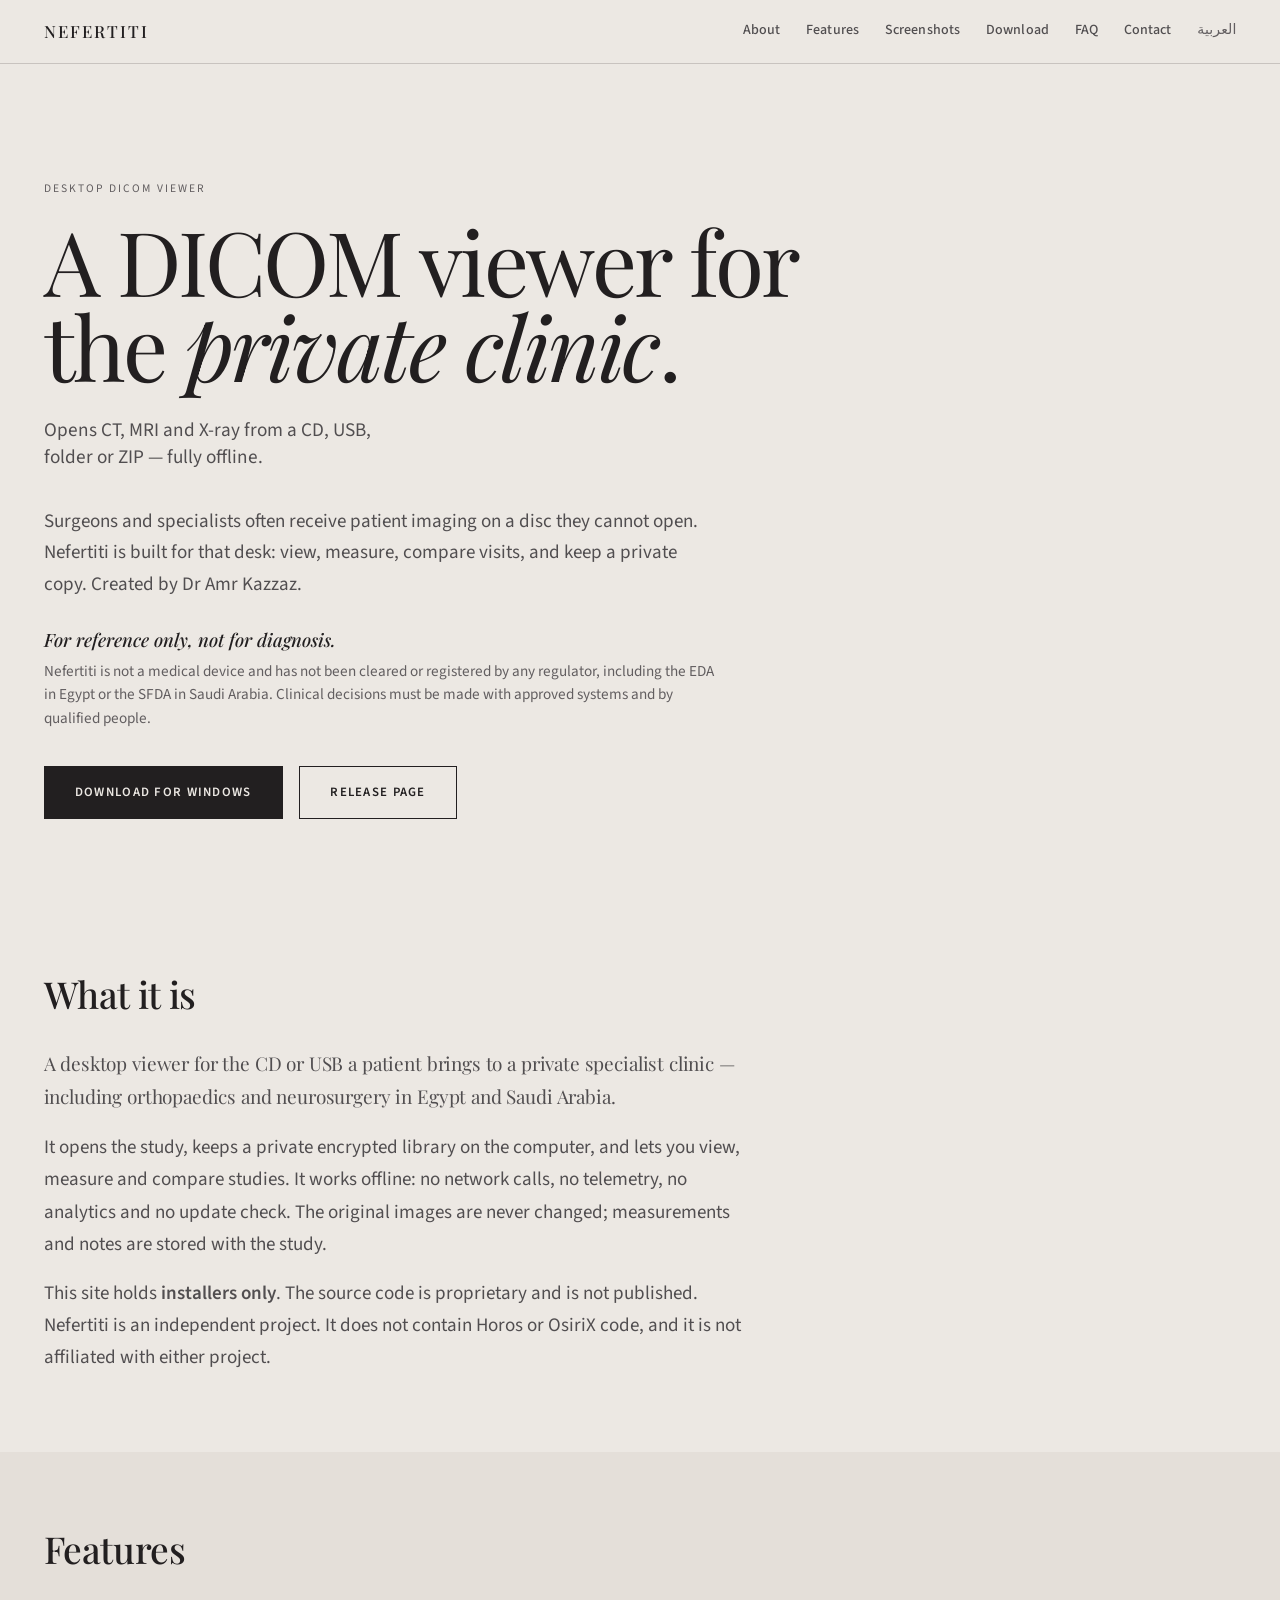
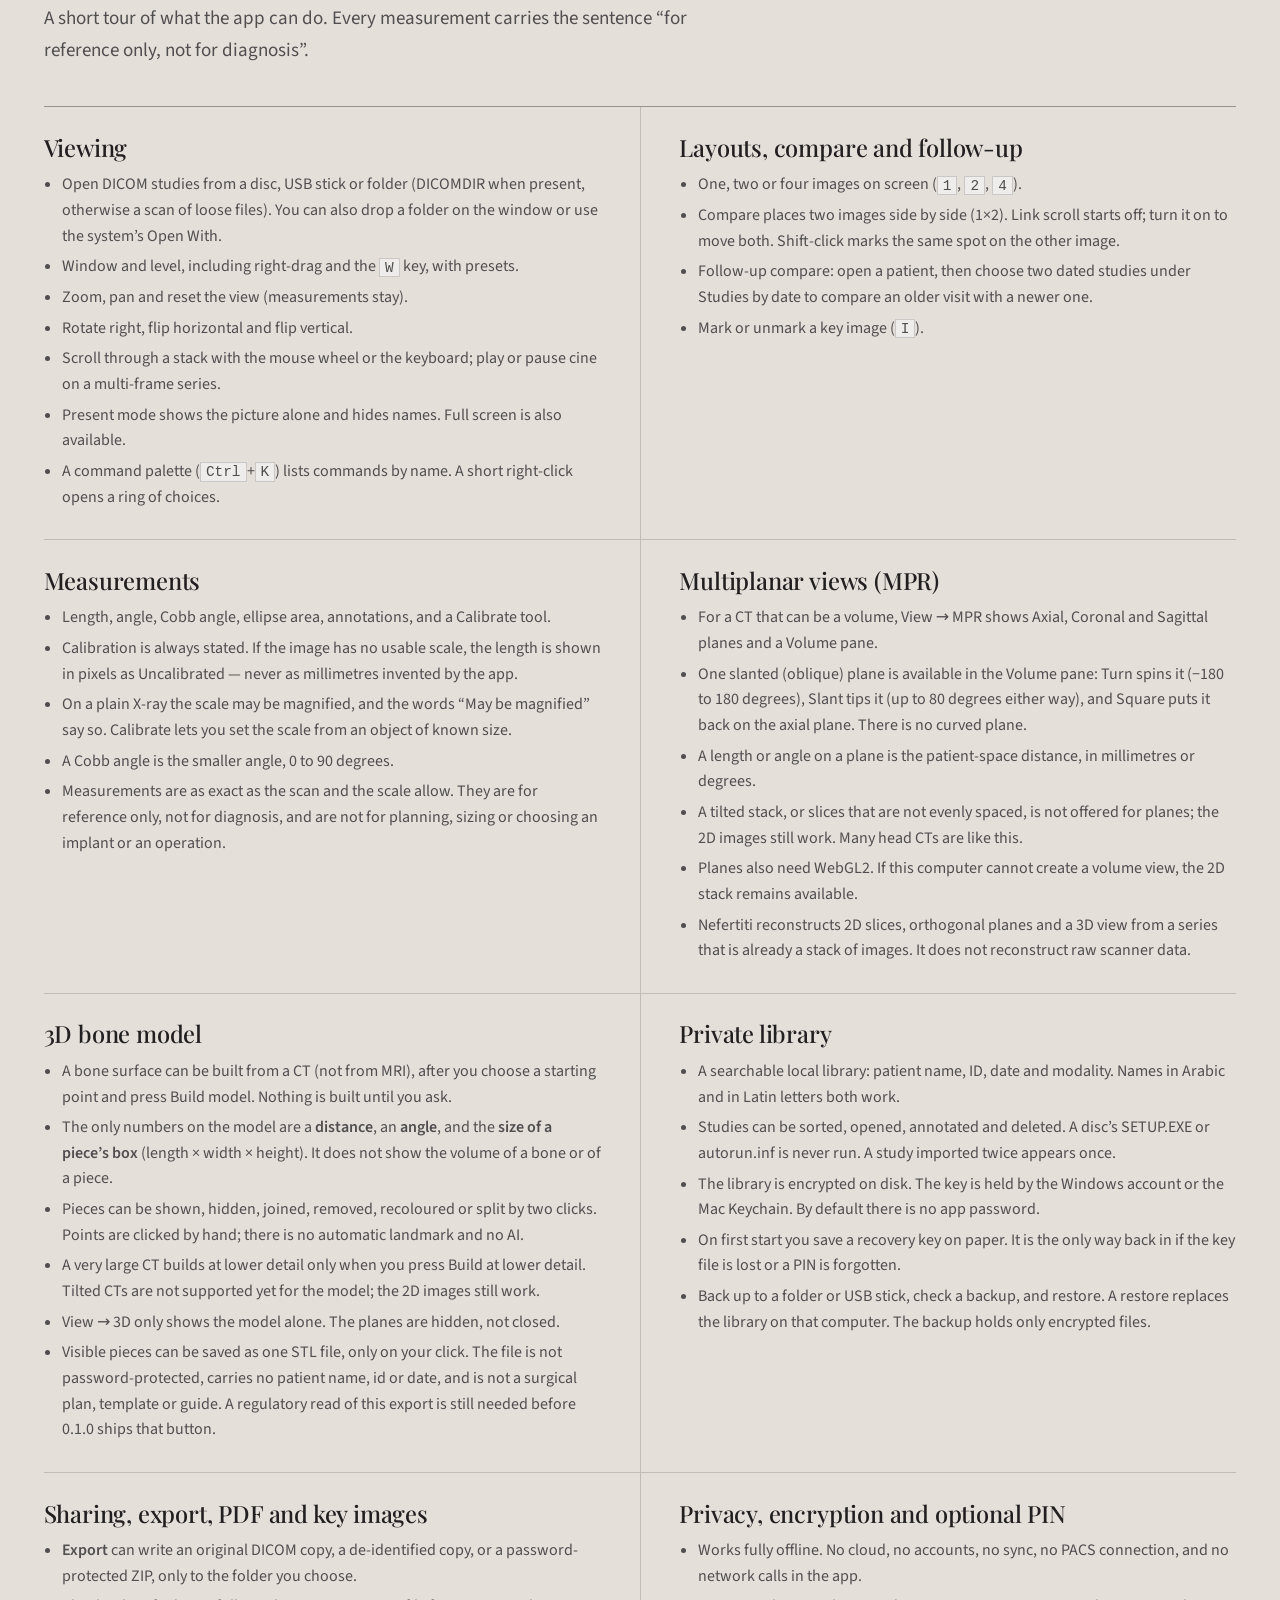
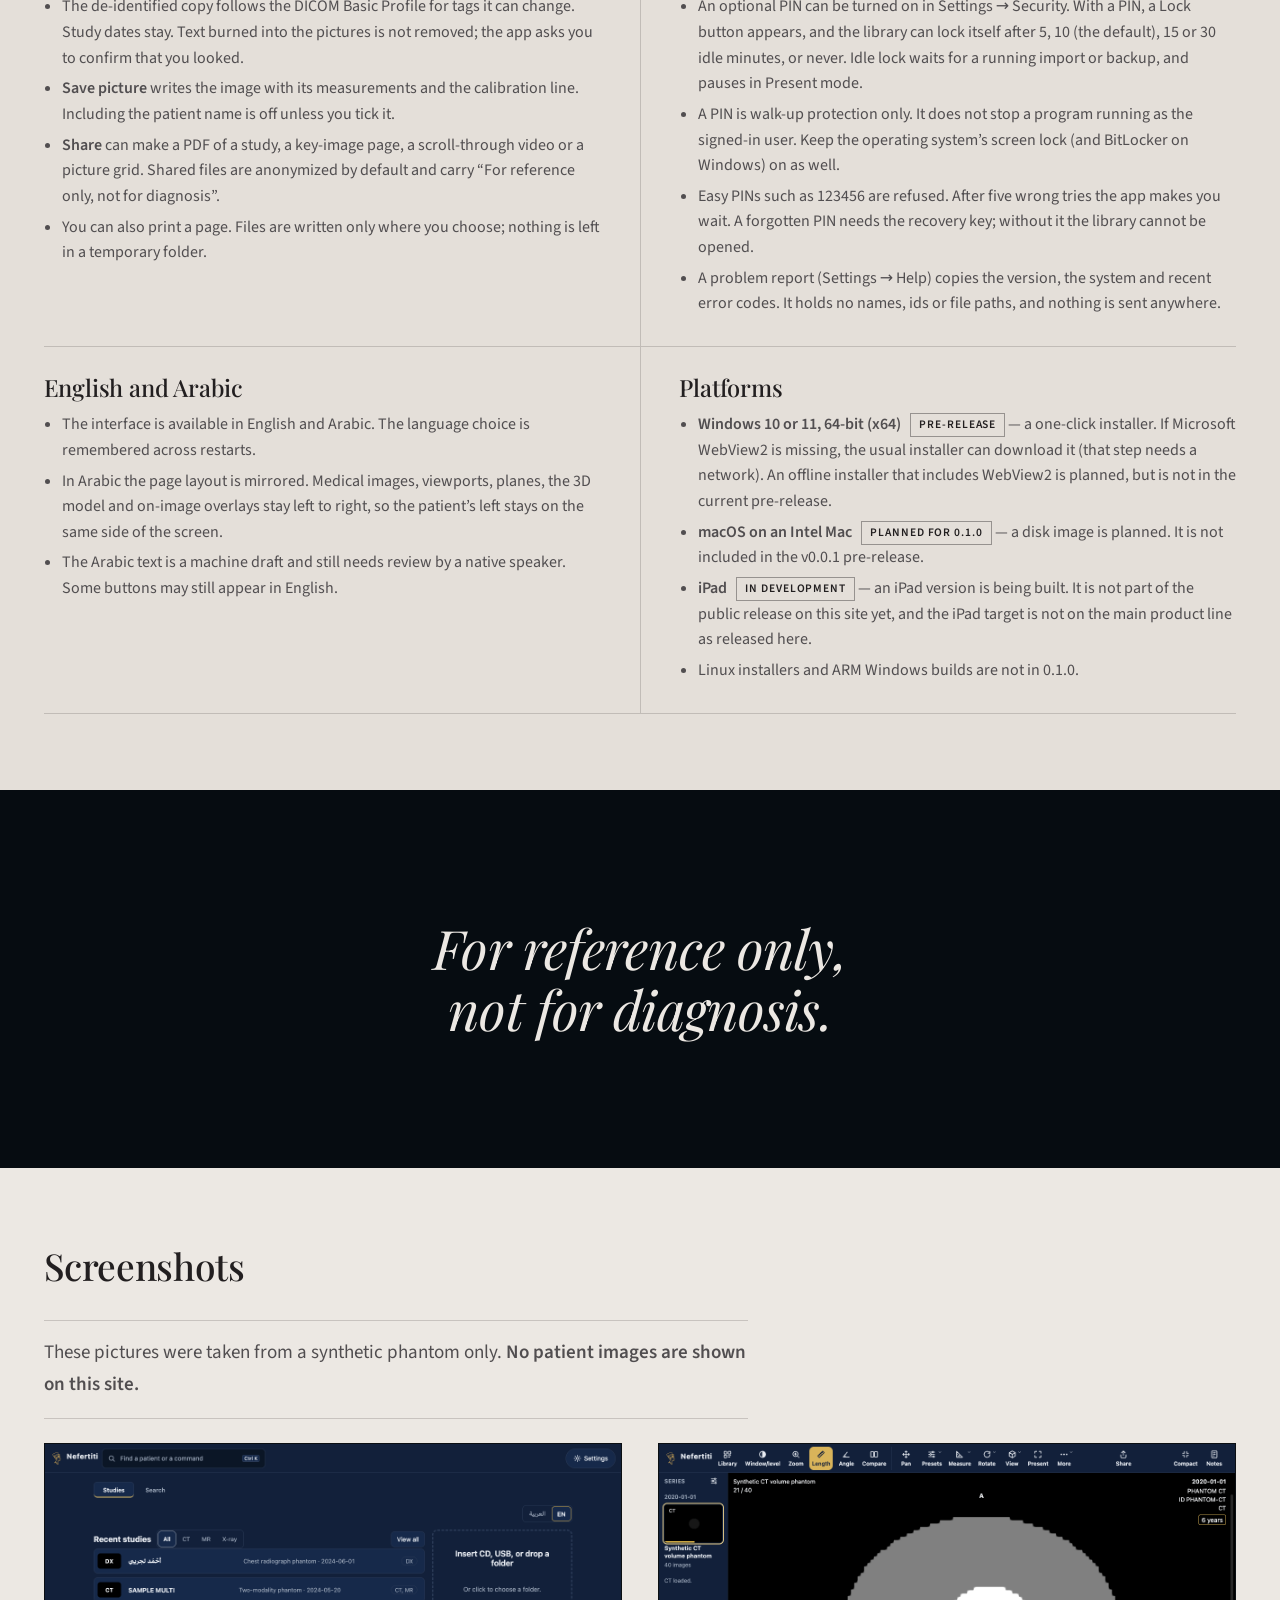
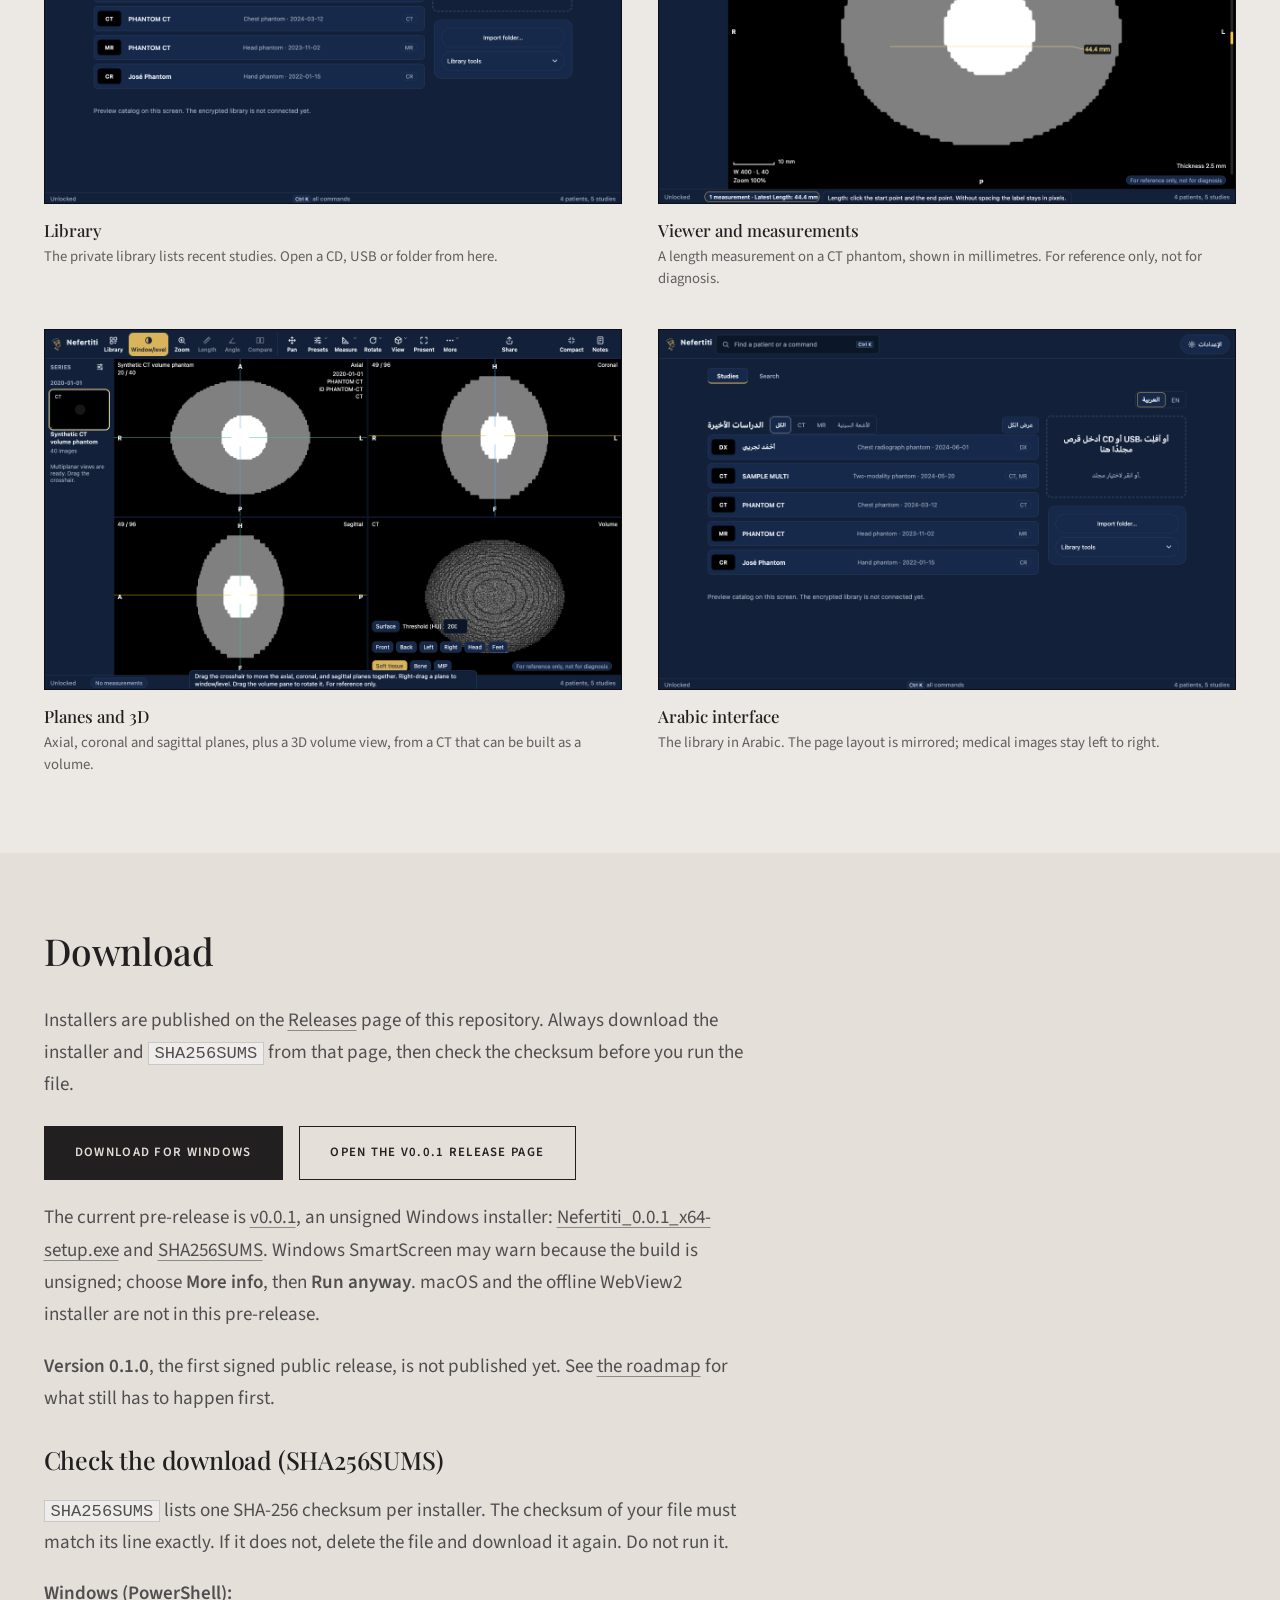
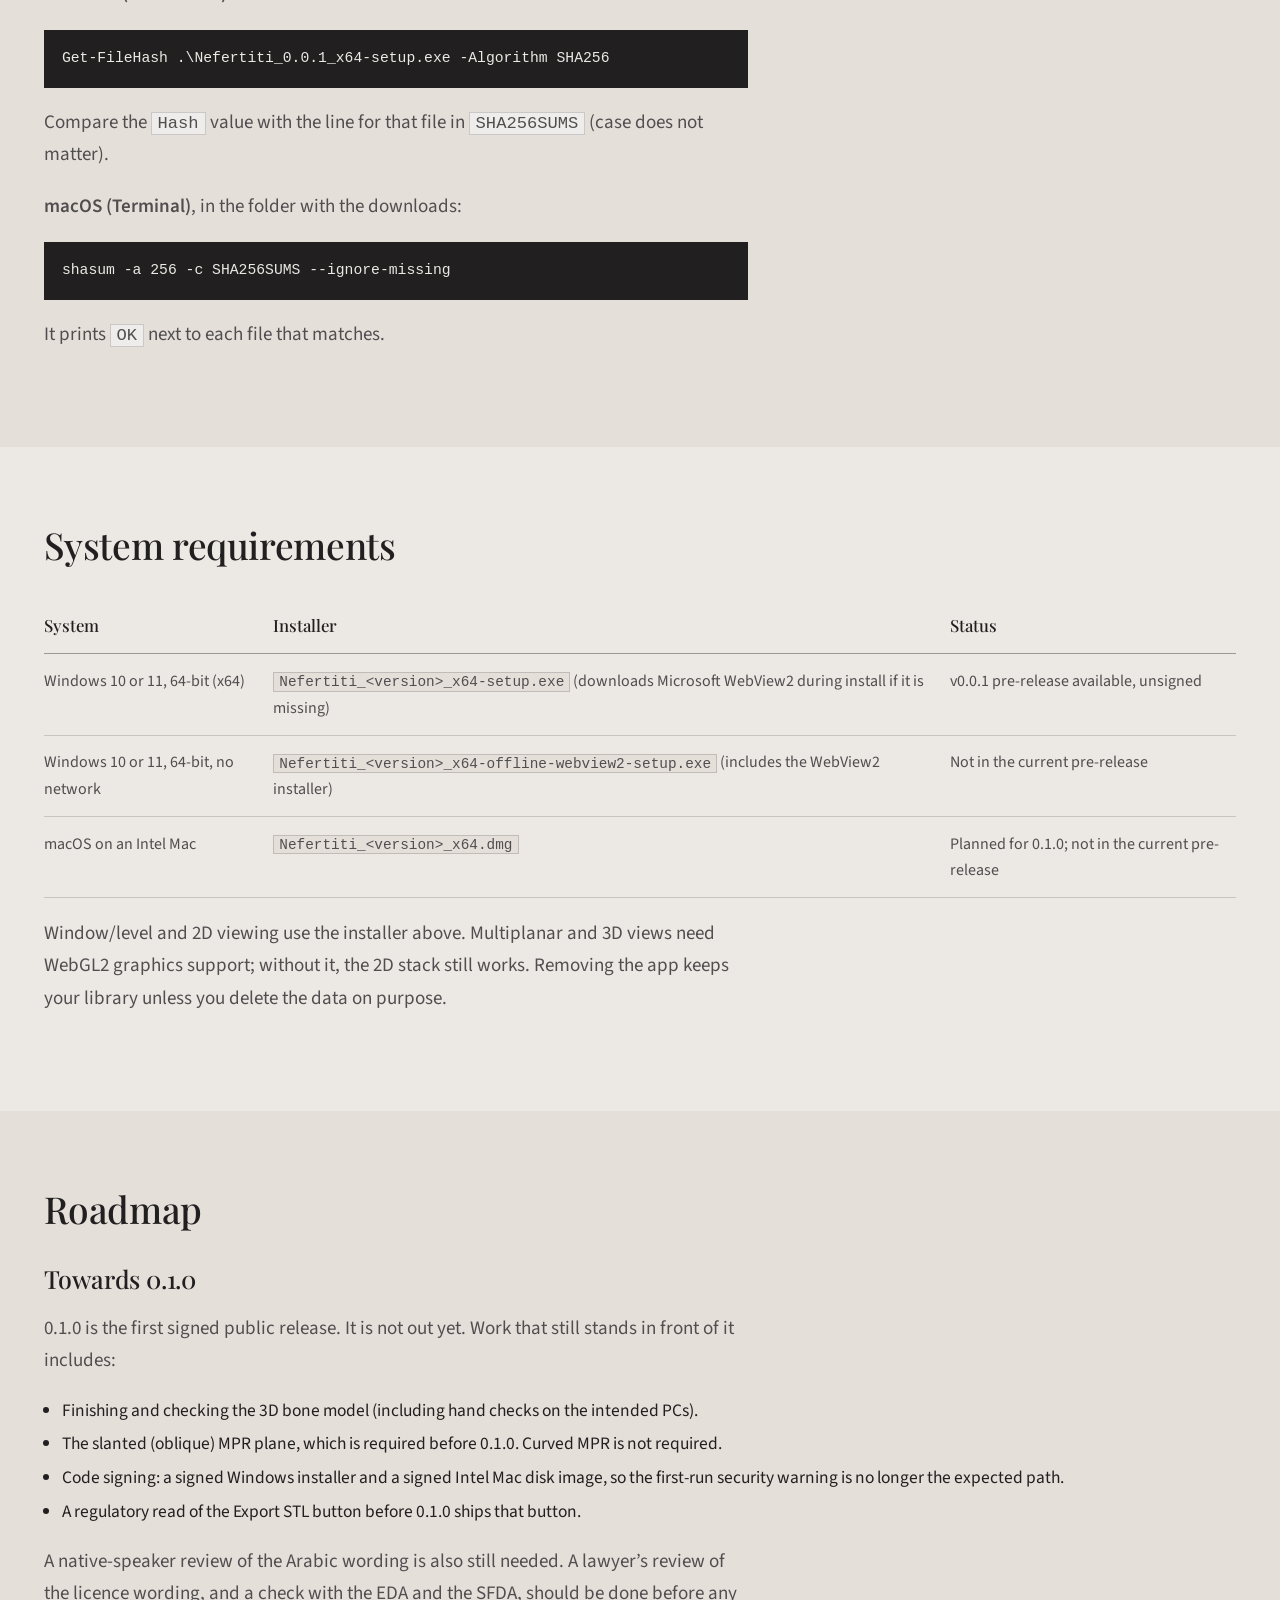
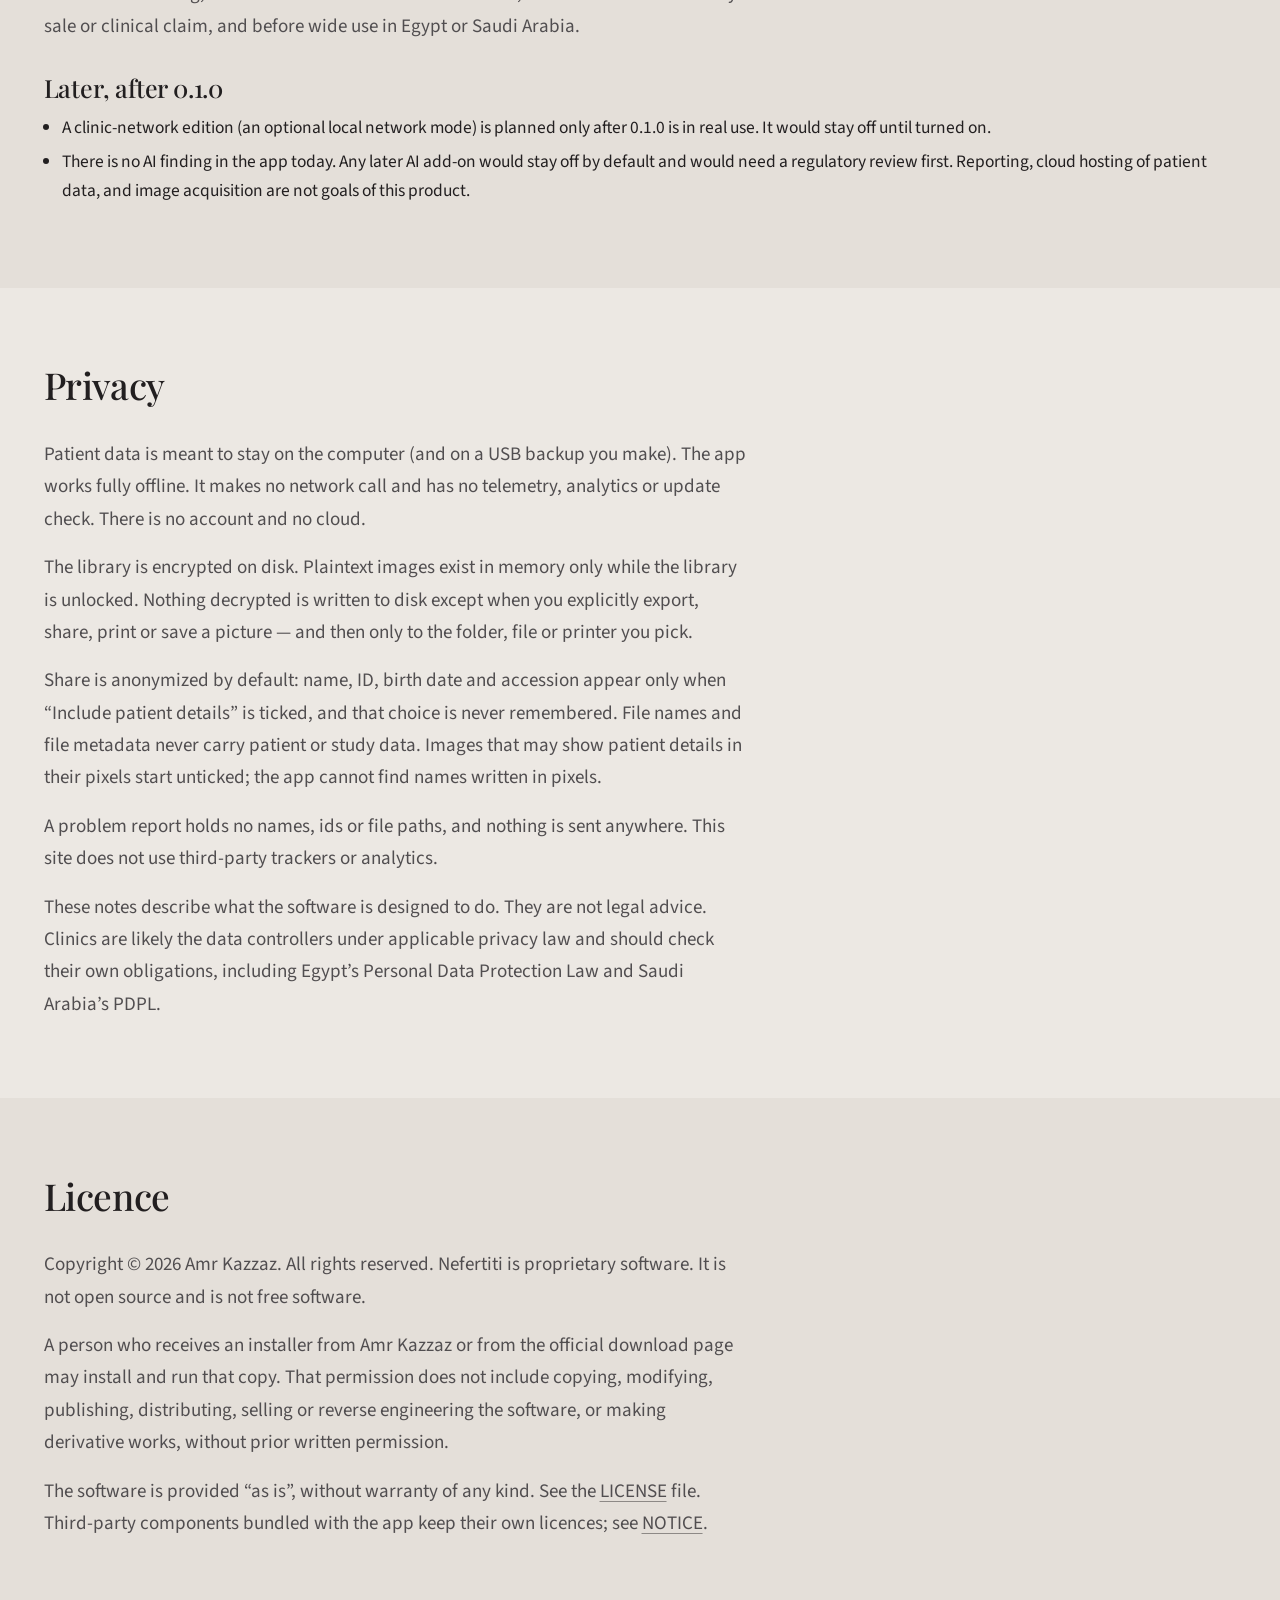
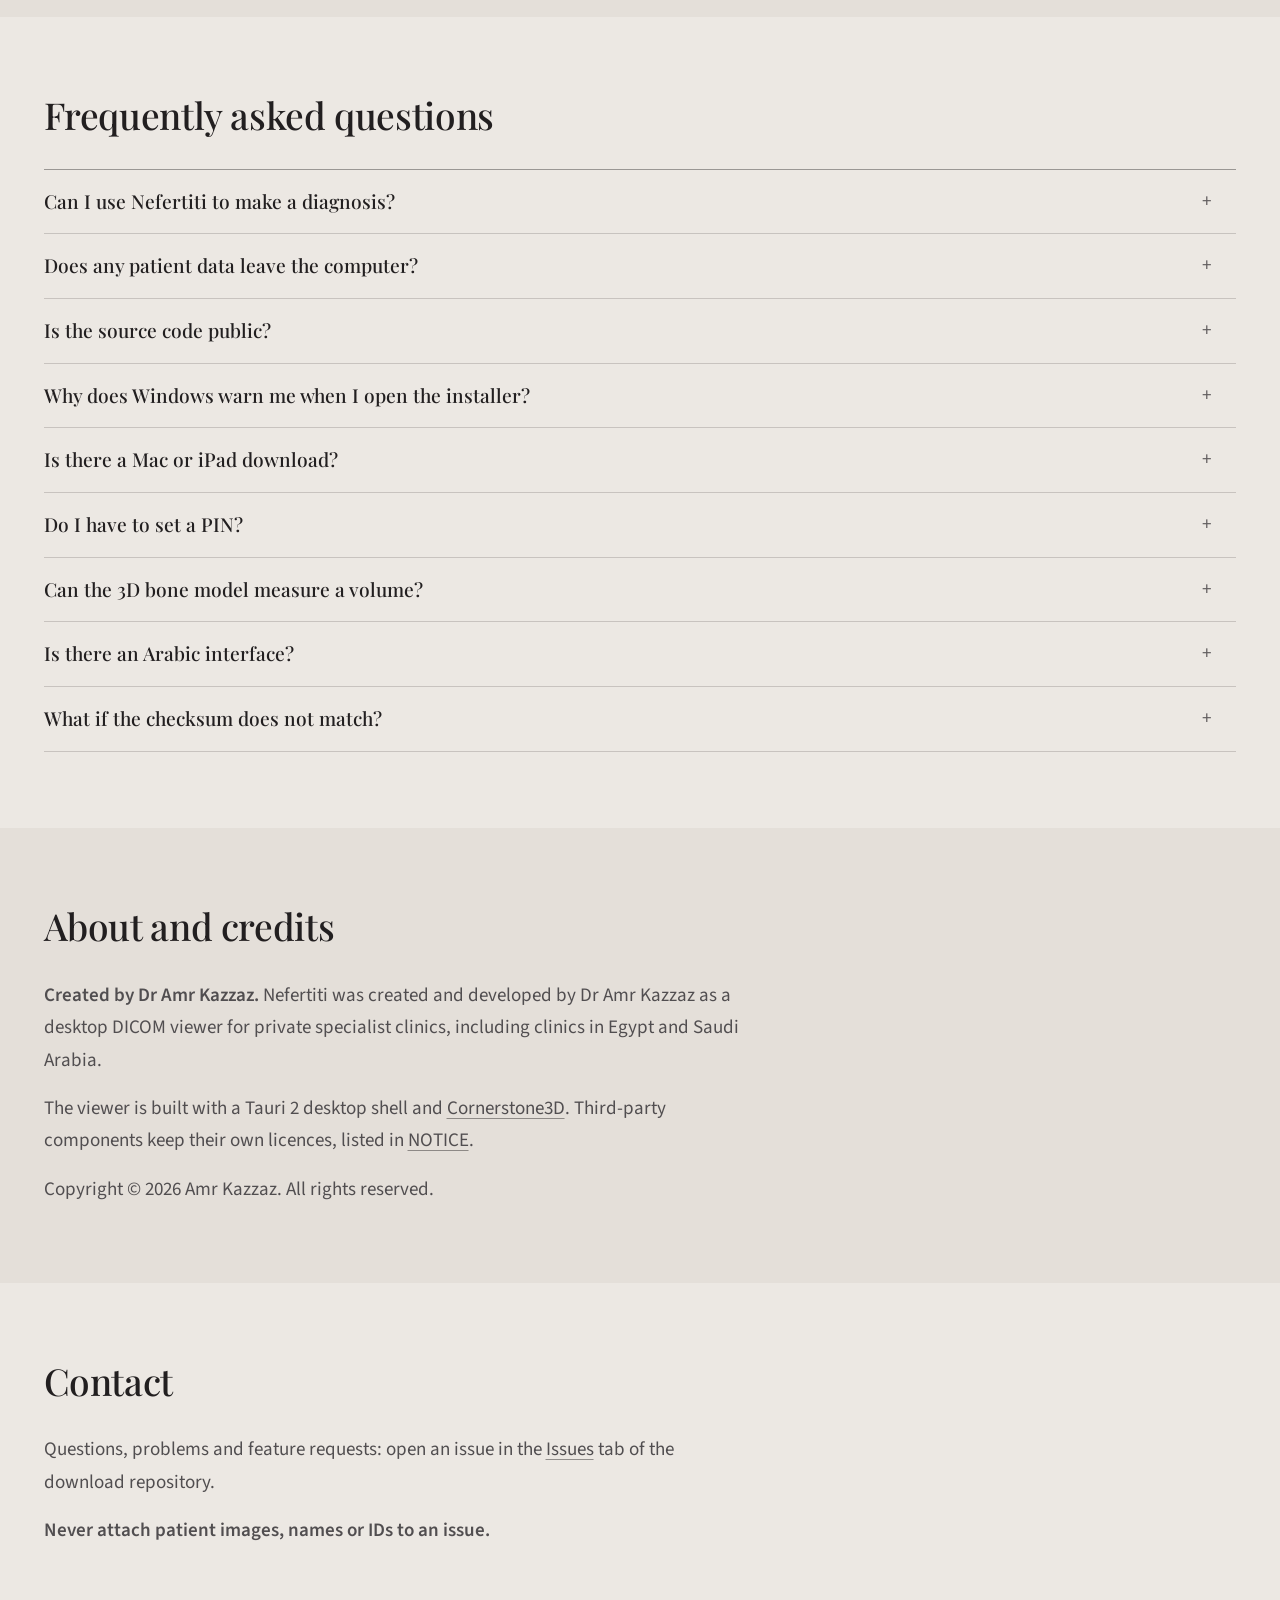
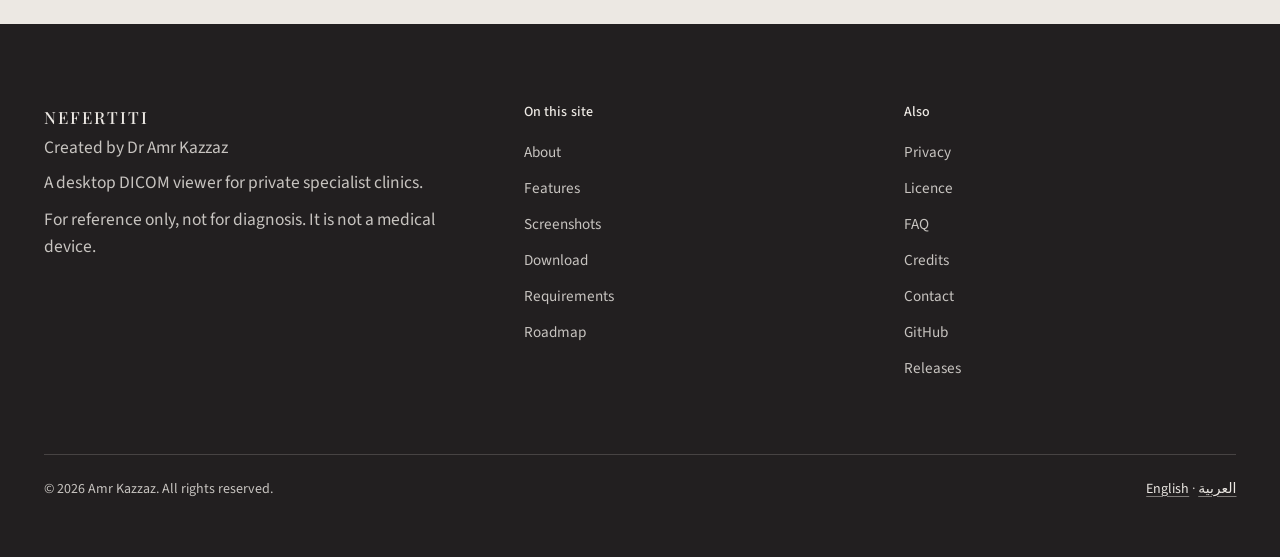
==== commit ce2438fa: "Add a nearly invisible visits and downloads counter to the site footer The line sits under the foote" ====
--- a/docs/index.html
+++ b/docs/index.html
@@ -400,6 +400,7 @@
       <p>© 2026 Amr Kazzaz. All rights reserved.</p>
       <p><a href="index.html">English</a> · <a href="ar.html" lang="ar" hreflang="ar">العربية</a></p>
     </div>
+    <p class="foot__counts"></p>
   </footer>
 
   <script>
@@ -430,5 +431,6 @@
       });
     })();
   </script>
+  <script src="counts.js" defer></script>
 </body>
 </html>
--- a/docs/styles.css
+++ b/docs/styles.css
@@ -981,6 +981,16 @@
   color: var(--fg-55);
 }
 .foot__base p { margin: 0; }
+.foot__counts {
+  margin: .85rem 0 0;
+  min-height: 1.45em;
+  font-size: 11px;
+  line-height: 1.45;
+  letter-spacing: .02em;
+  color: rgba(236, 232, 227, .25);
+}
+html[lang="ar"] .foot__counts { letter-spacing: 0; }
+
 
 /* Mobile */
 @media (max-width: 880px) {
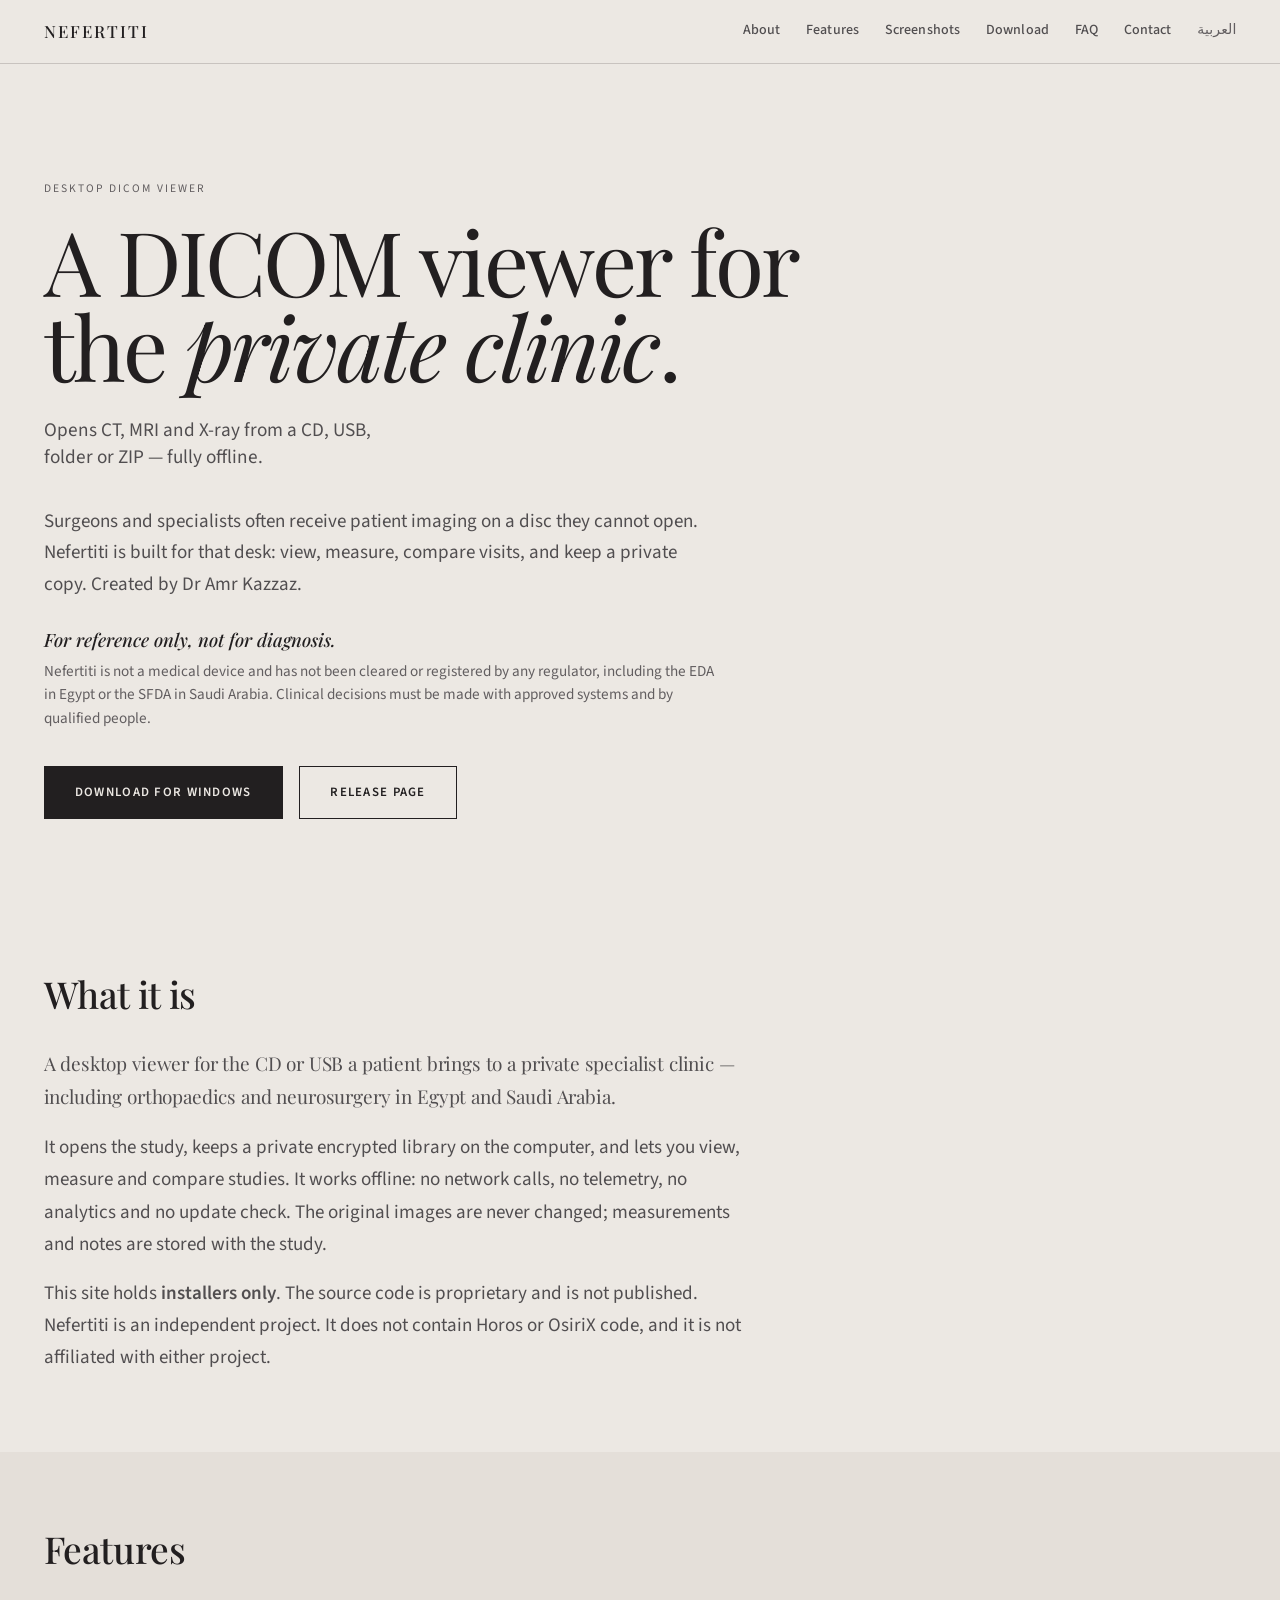
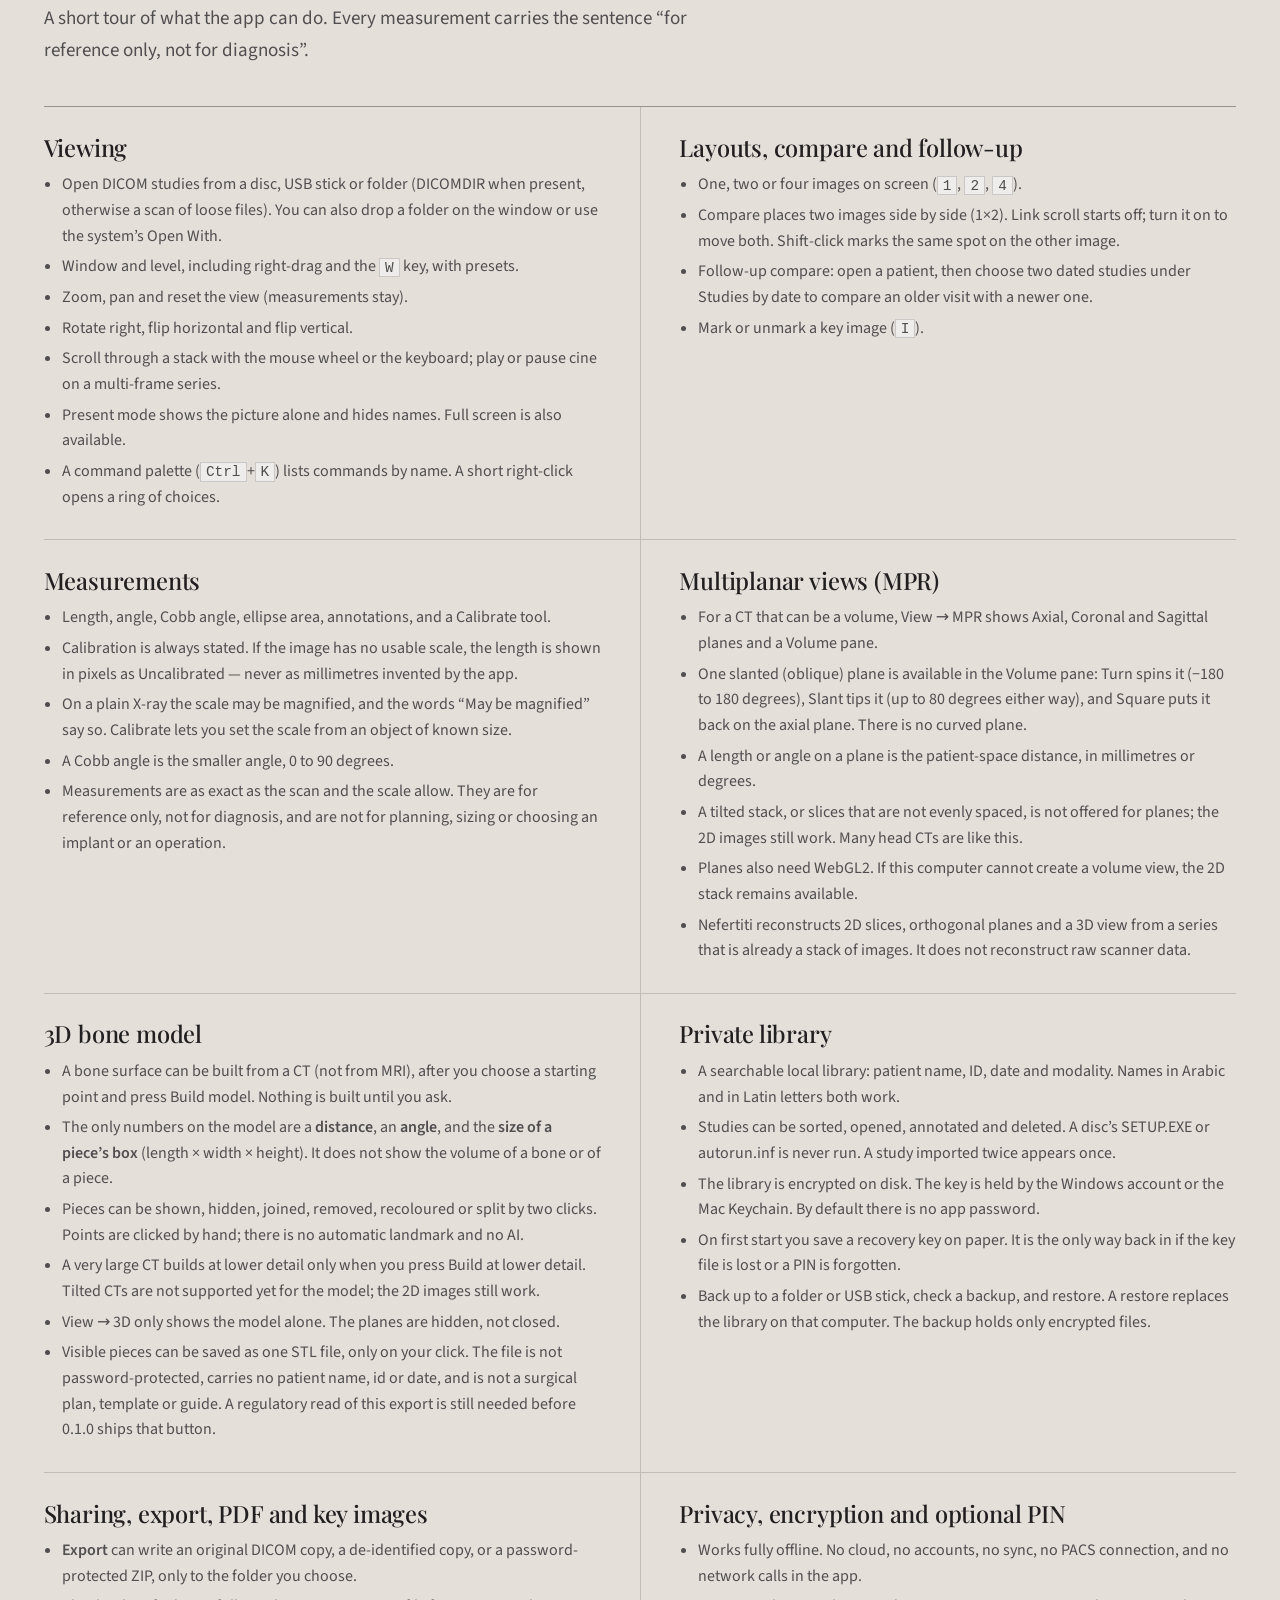
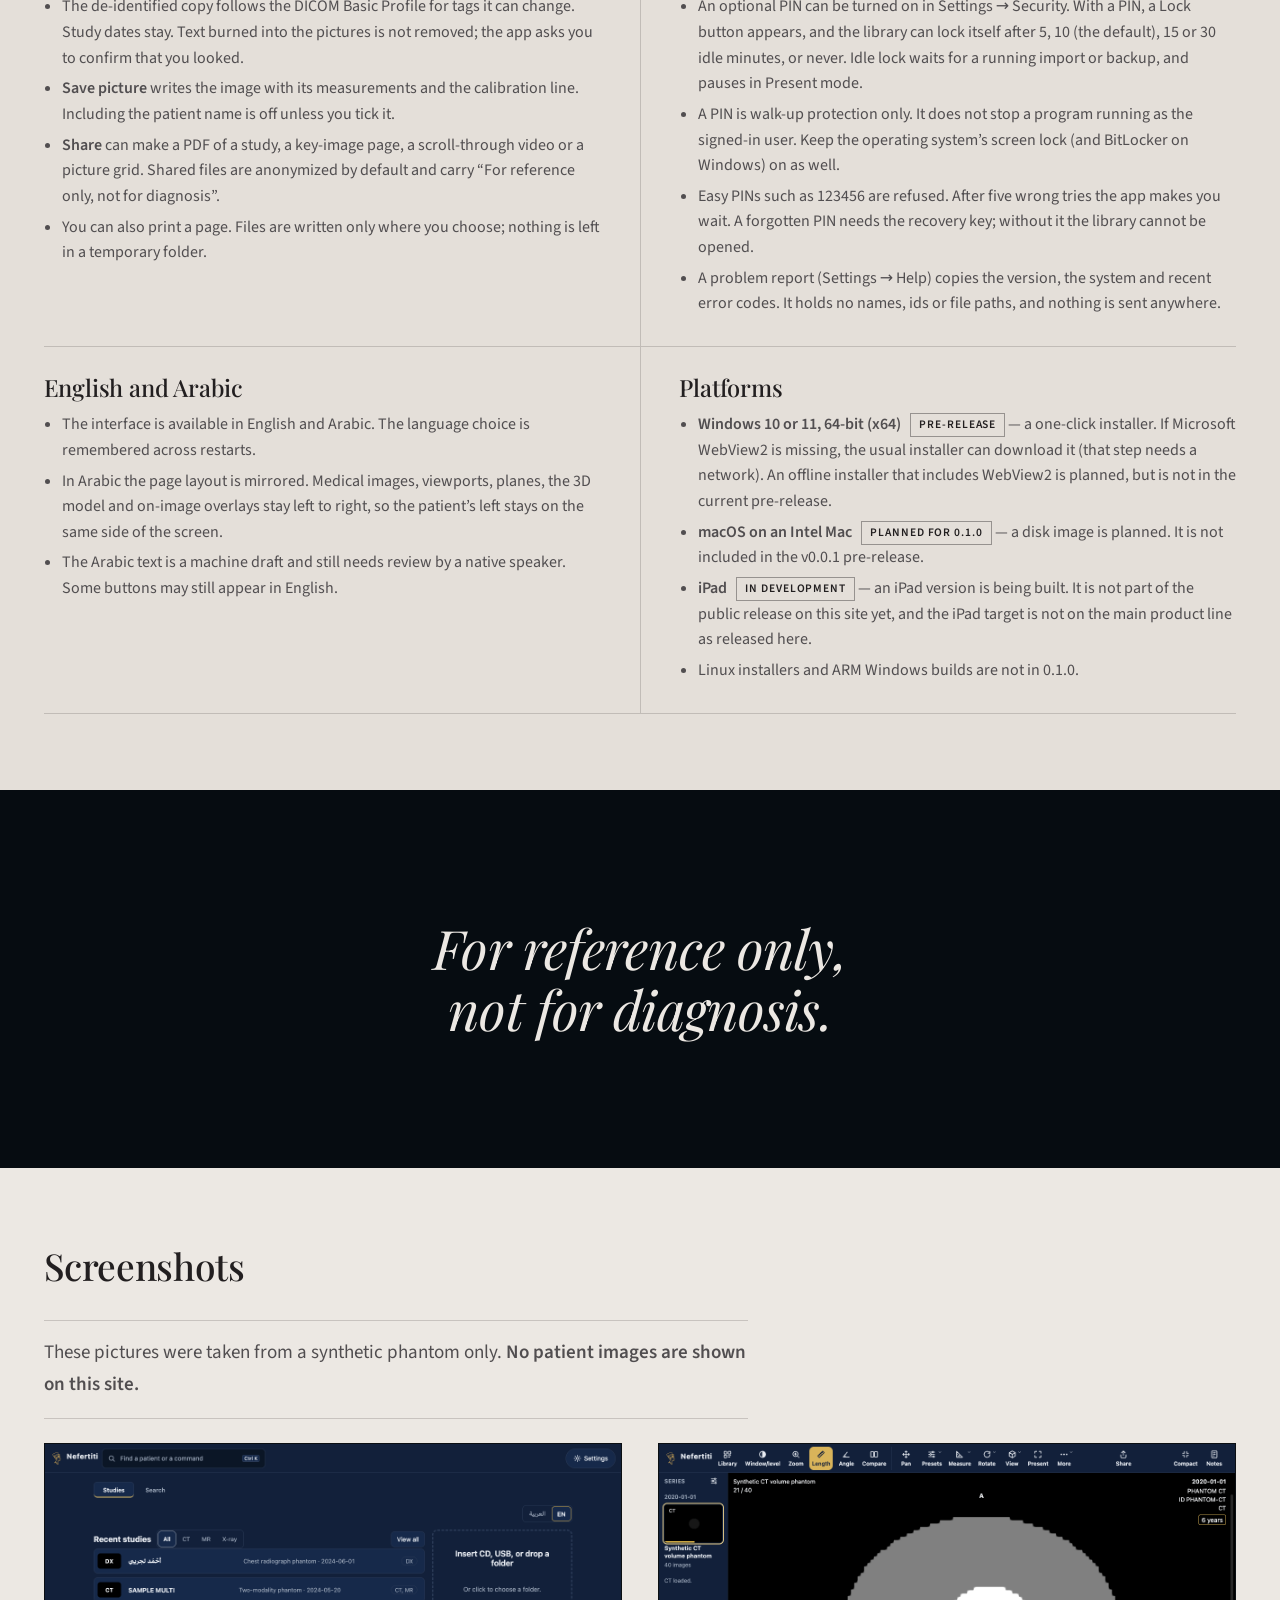
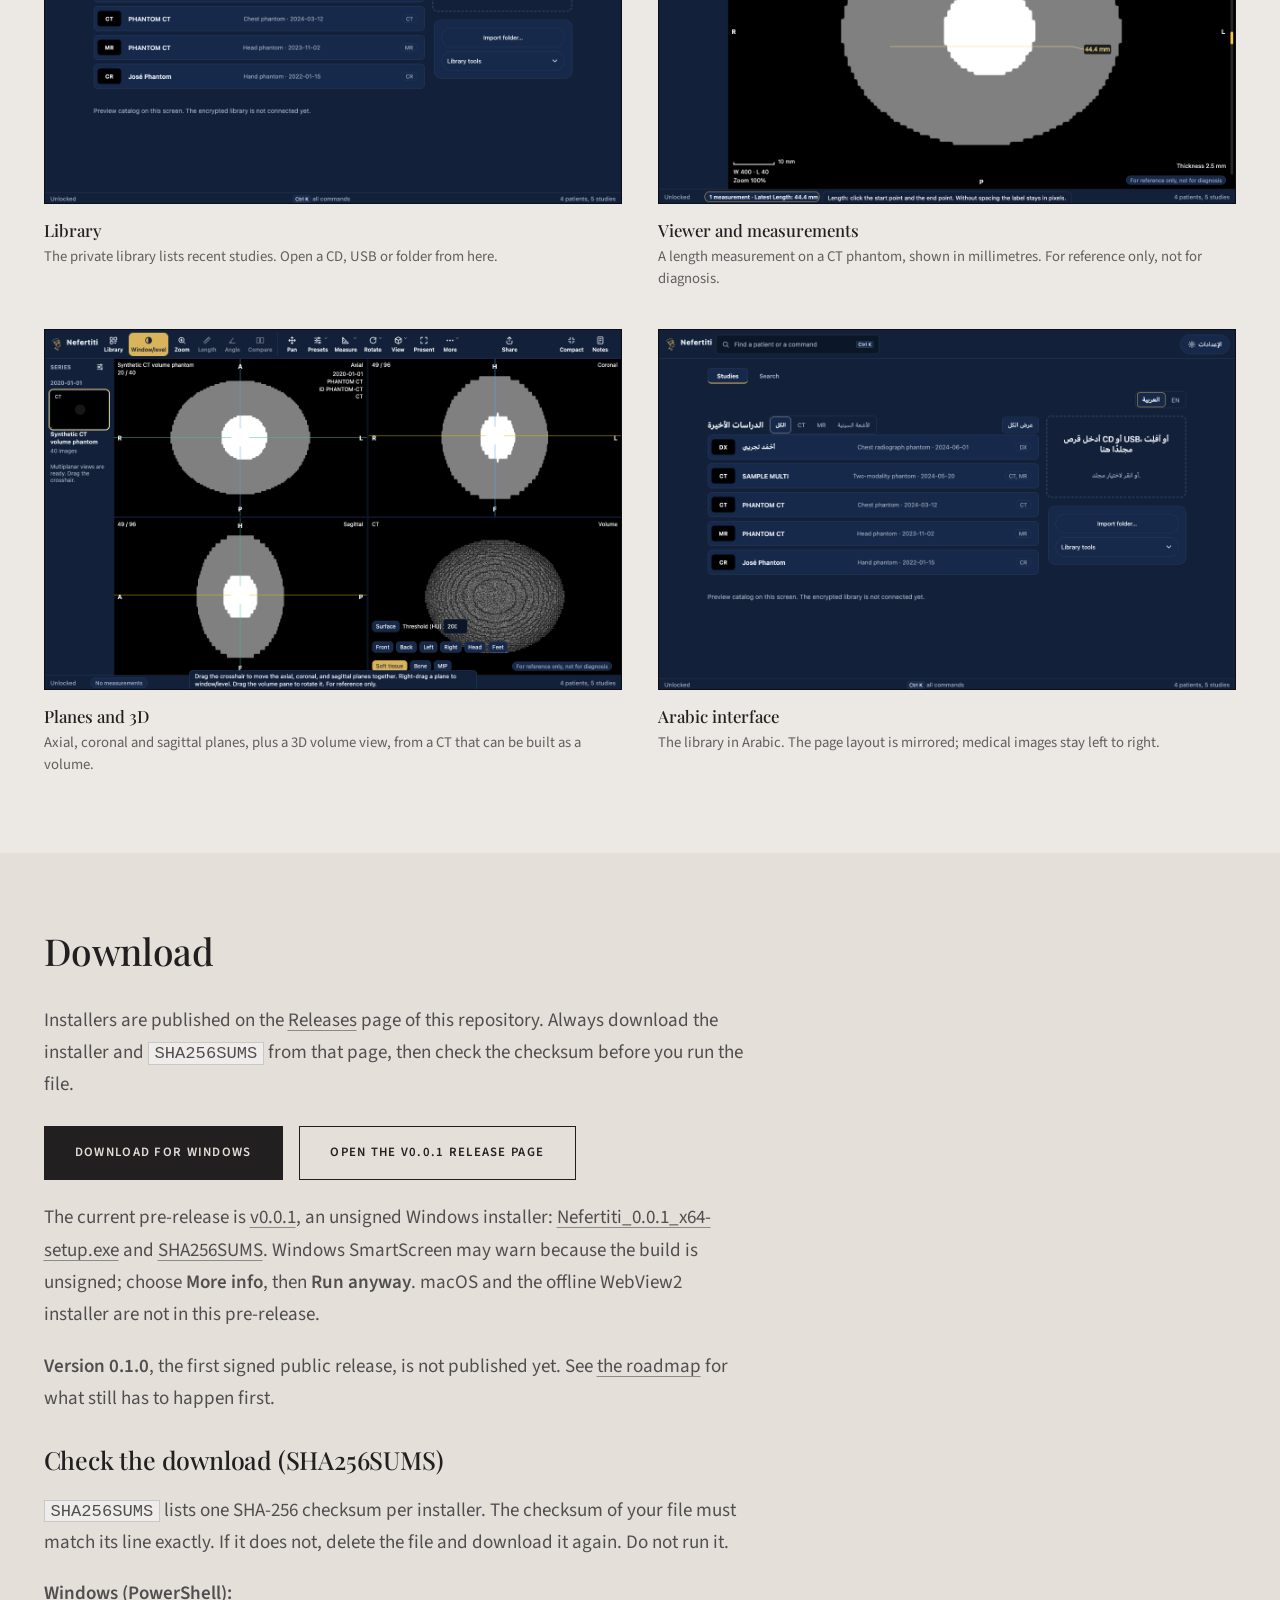
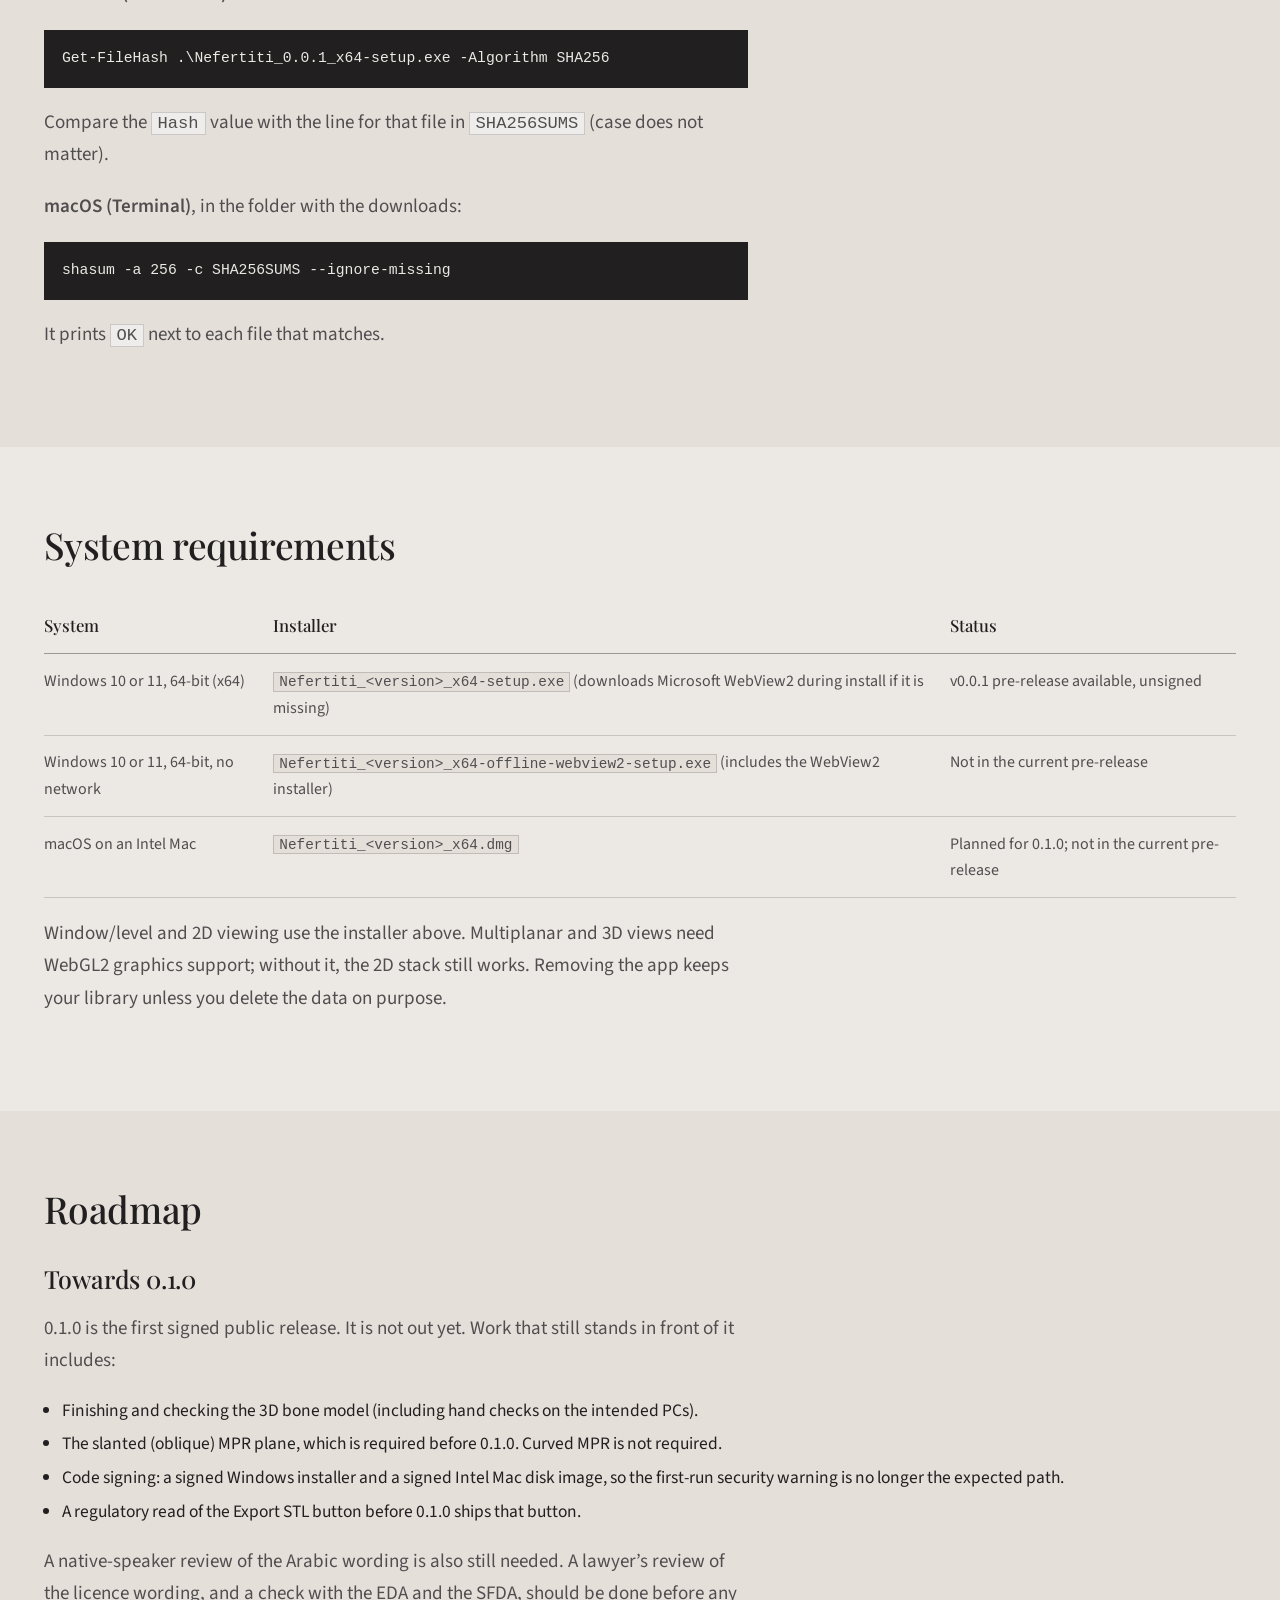
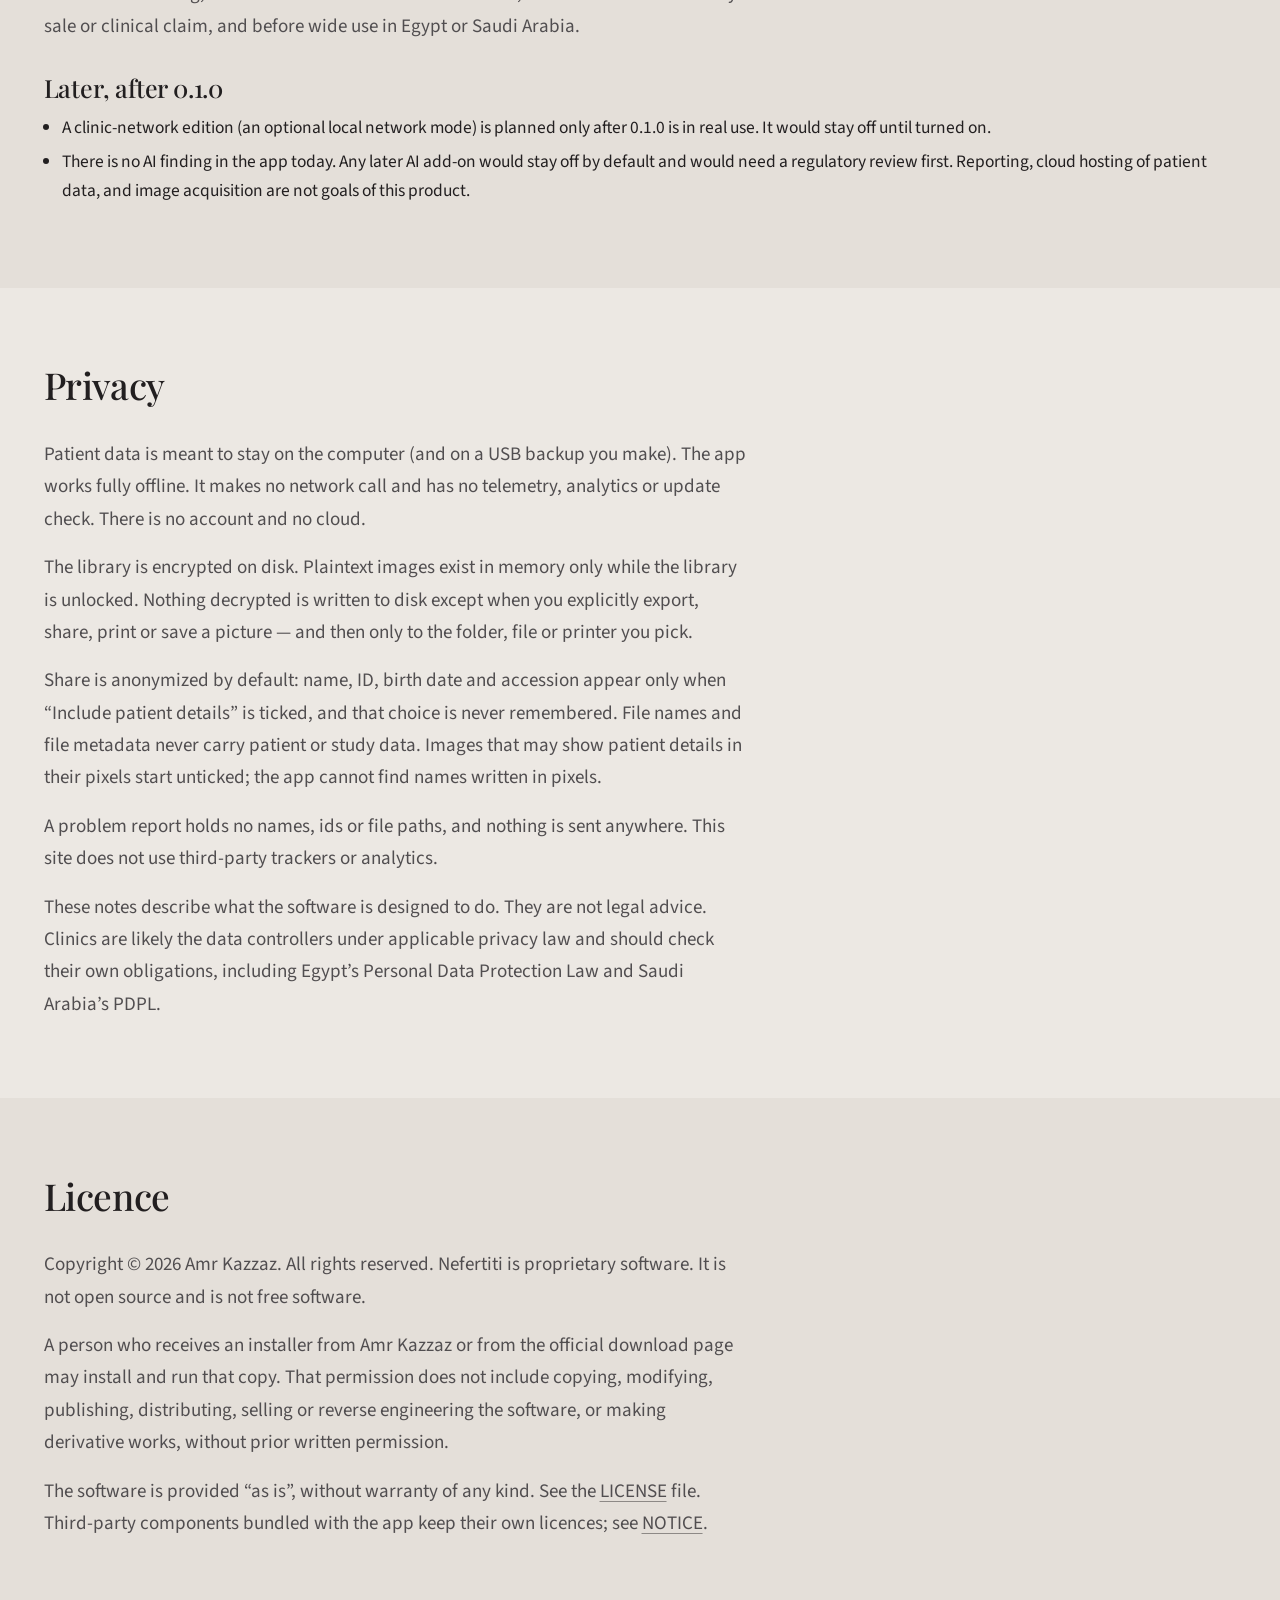
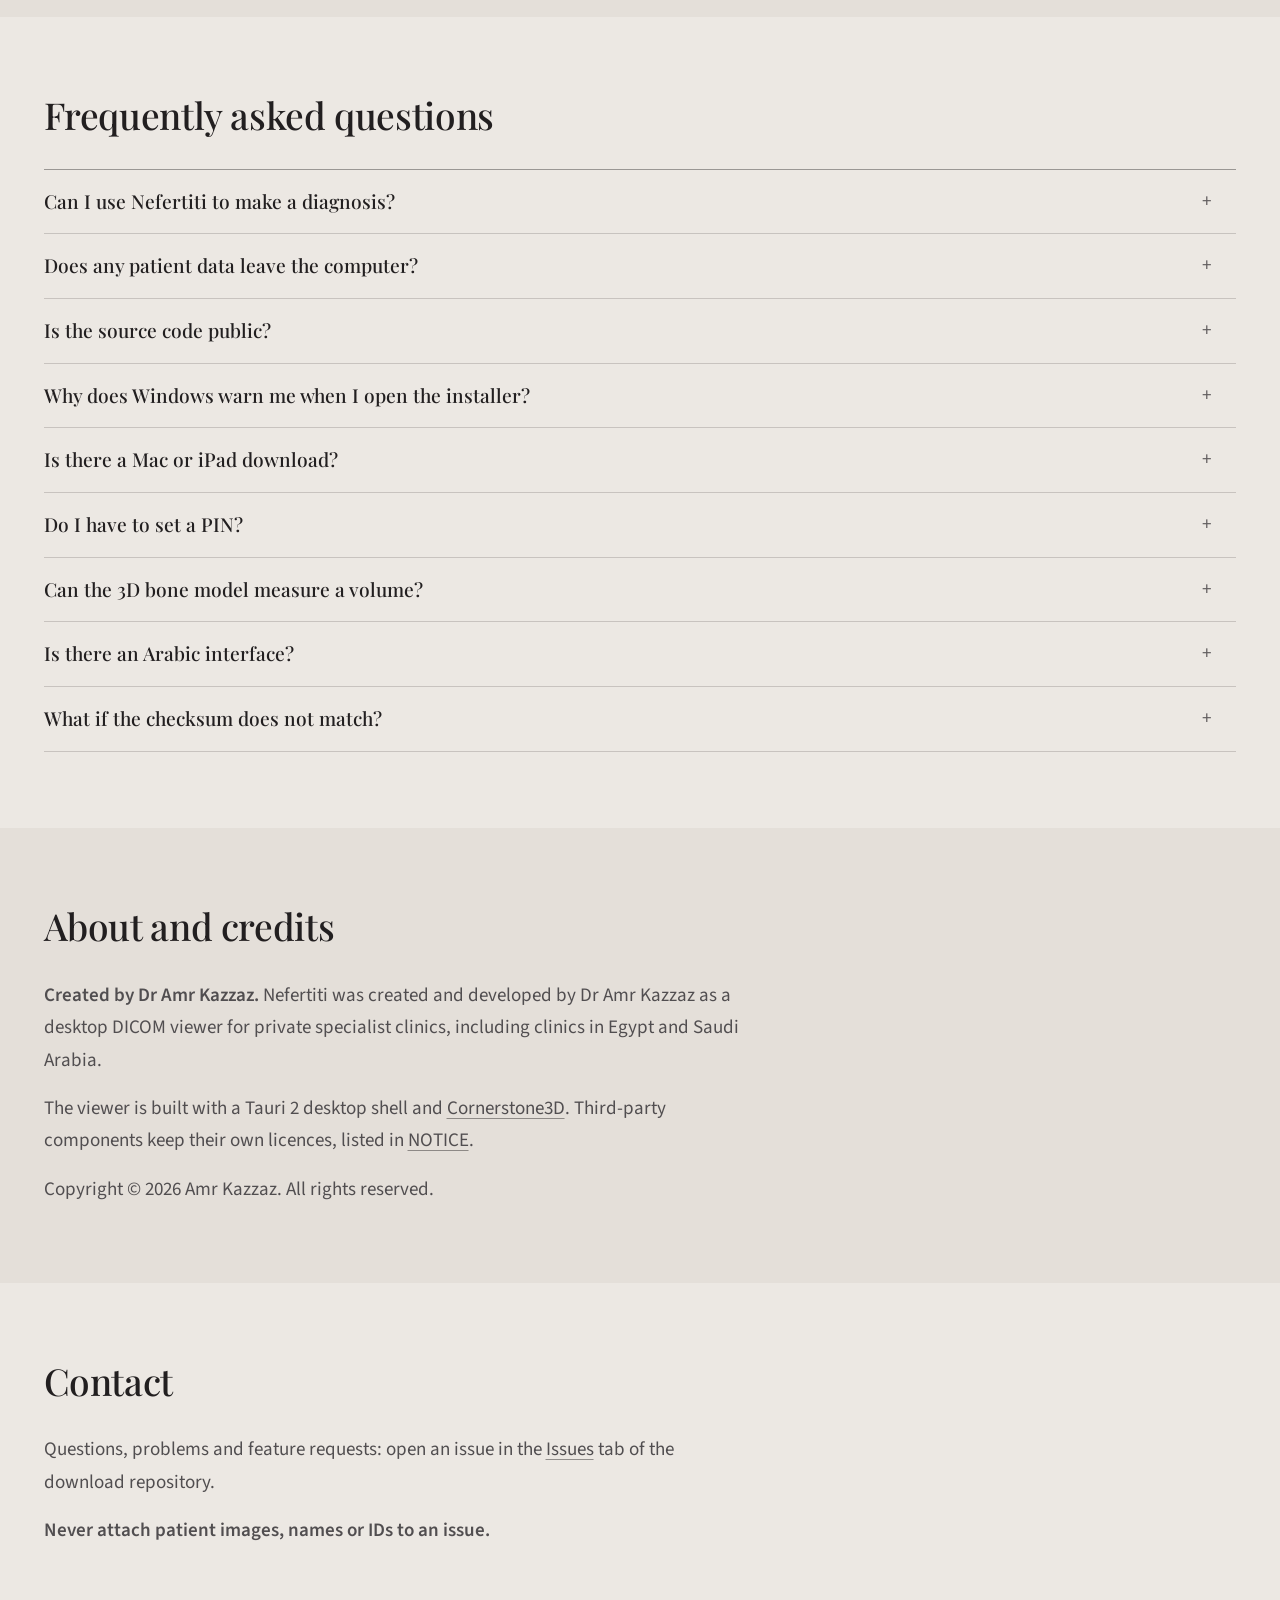
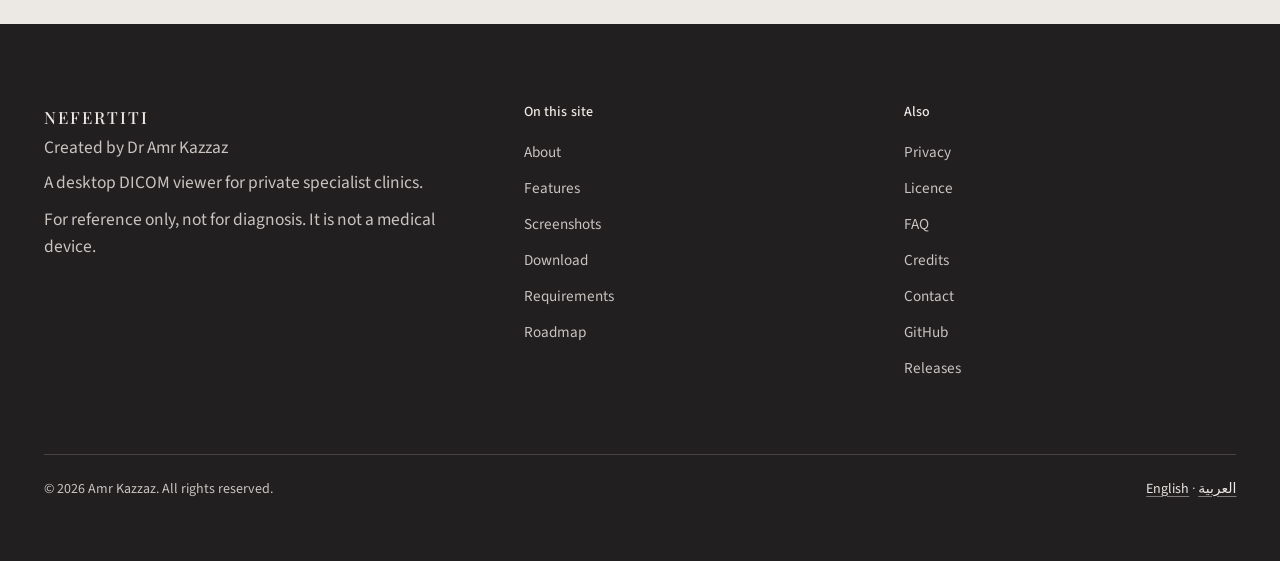
==== commit b136b3e1: "Site favicon and Apple touch icon: approved vector Replace the letter-N favicon with the approved Ne" ====
--- a/docs/index.html
+++ b/docs/index.html
@@ -10,6 +10,8 @@
   <link rel="preload" href="fonts/nwpStKy2OAdR1K-IwhWudF-R3w8aZQ.woff2" as="font" type="font/woff2" crossorigin>
   <link rel="stylesheet" href="styles.css">
   <link rel="icon" href="favicon.svg" type="image/svg+xml">
+  <link rel="icon" href="favicon-32.png" type="image/png" sizes="32x32">
+  <link rel="apple-touch-icon" href="apple-touch-icon.png">
   <link rel="alternate" hreflang="ar" href="ar.html">
   <link rel="alternate" hreflang="en" href="index.html">
   <link rel="canonical" href="https://amrkz.github.io/Nefertiti-releases/">
--- a/docs/styles.css
+++ b/docs/styles.css
@@ -981,7 +981,7 @@
   color: var(--fg-55);
 }
 .foot__base p { margin: 0; }
-.foot__counts {
+.foot p.foot__counts {
   margin: .85rem 0 0;
   min-height: 1.45em;
   font-size: 11px;
@@ -989,7 +989,7 @@
   letter-spacing: .02em;
   color: rgba(236, 232, 227, .25);
 }
-html[lang="ar"] .foot__counts { letter-spacing: 0; }
+html[lang="ar"] .foot p.foot__counts { letter-spacing: 0; }
 
 
 /* Mobile */
@@ -1079,3 +1079,22 @@
   }
   .btn:hover, .btn:focus-visible { transform: none; }
 }
+
+/* Support and privacy pages: a short nav that stays visible with no menu button. */
+@media (max-width: 880px) {
+  .nav.nav--static {
+    position: static;
+    flex-direction: row;
+    flex-wrap: wrap;
+    gap: .25rem 1rem;
+    background: none;
+    border: 0;
+    padding: 0;
+    max-height: none;
+    transform: none;
+    opacity: 1;
+    visibility: visible;
+  }
+  .nav.nav--static a { width: auto; padding-block: .5rem; border-bottom: 0; }
+}
+.bande.page-top { padding-top: calc(var(--head) + 2.5rem); }
